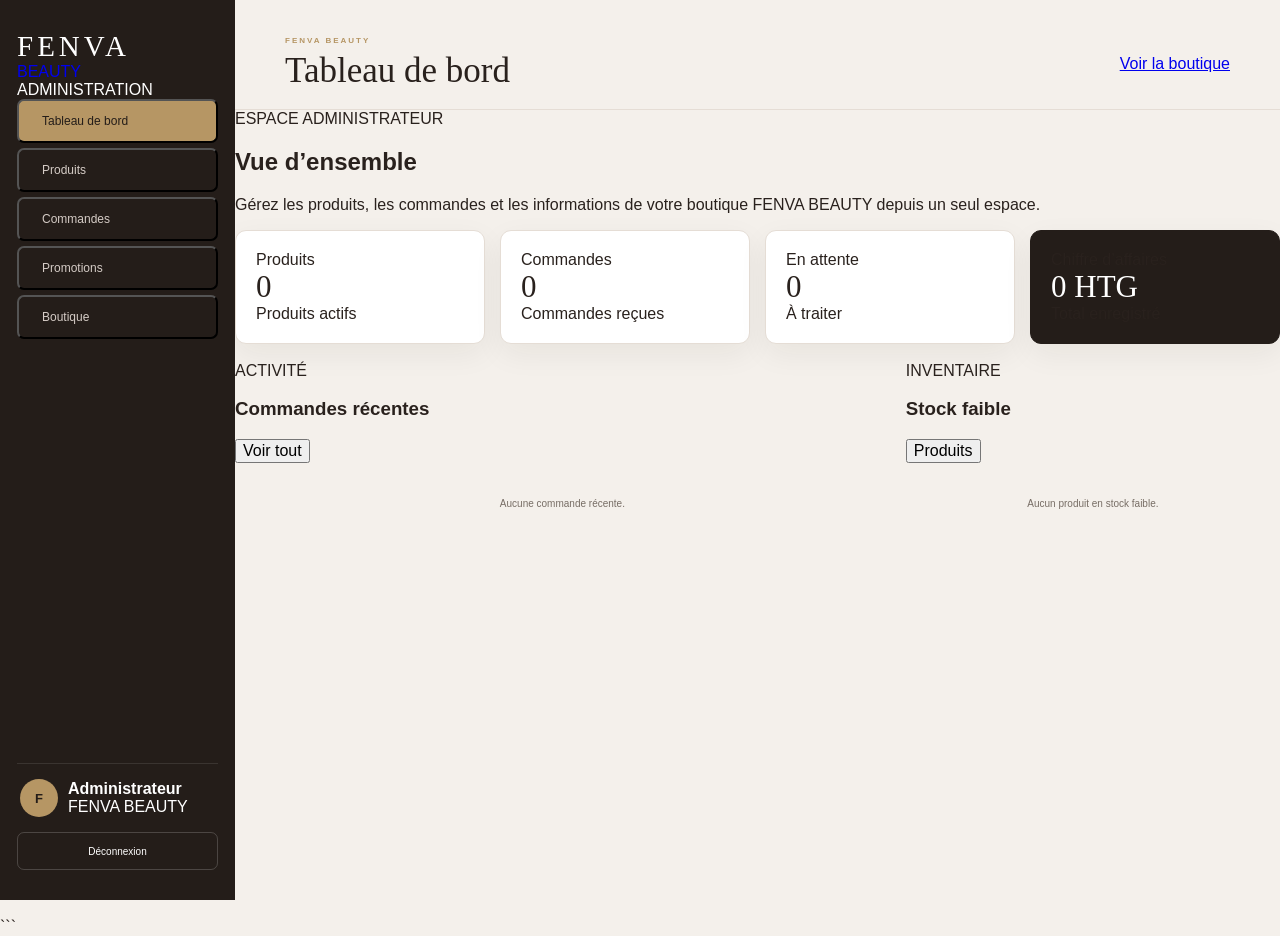
==== admin.html @ c0103863 "Update admin.html" ====
<!DOCTYPE html>

<html lang="fr">
<head>
  <meta charset="UTF-8">
  <meta name="viewport" content="width=device-width, initial-scale=1.0">

<meta
name="description"
content="Espace administration FENVA BEAUTY"

>

<meta
name="theme-color"
content="#2b2026"

>

  <title>FENVA BEAUTY — Administration</title>

  <link
    rel="stylesheet"
    href="./css/admin.css"
  >
</head>

<body>

  <div class="admin-layout">

```
<!-- SIDEBAR -->

<aside class="sidebar">

  <div class="sidebar-top">

    <a
      href="./index.html"
      class="brand"
    >
      <span class="brand-name">
        FENVA
      </span>

      <span class="brand-beauty">
        BEAUTY
      </span>
    </a>


    <div class="sidebar-title">
      ADMINISTRATION
    </div>


    <nav class="sidebar-nav">

      <button
        type="button"
        class="nav-item active"
        data-section="dashboard"
      >
        <span class="nav-dot"></span>
        <span>Tableau de bord</span>
      </button>


      <button
        type="button"
        class="nav-item"
        data-section="products"
      >
        <span class="nav-dot"></span>
        <span>Produits</span>
      </button>


      <button
        type="button"
        class="nav-item"
        data-section="orders"
      >
        <span class="nav-dot"></span>
        <span>Commandes</span>
      </button>


      <button
        type="button"
        class="nav-item"
        data-section="promotions"
      >
        <span class="nav-dot"></span>
        <span>Promotions</span>
      </button>


      <button
        type="button"
        class="nav-item"
        data-section="settings"
      >
        <span class="nav-dot"></span>
        <span>Boutique</span>
      </button>

    </nav>

  </div>


  <div class="sidebar-bottom">

    <div class="admin-profile">

      <div class="profile-avatar">
        F
      </div>


      <div class="profile-text">

        <strong>
          Administrateur
        </strong>

        <span>
          FENVA BEAUTY
        </span>

      </div>

    </div>


    <button
      type="button"
      id="logoutBtn"
      class="logout-btn"
    >
      Déconnexion
    </button>

  </div>

</aside>


<!-- MAIN -->

<main class="main-content">

  <header class="main-header">

    <div class="header-left">

      <span class="header-kicker">
        FENVA BEAUTY
      </span>

      <h1 id="pageTitle">
        Tableau de bord
      </h1>

    </div>


    <div class="header-right">

      <a
        href="./index.html"
        class="store-link"
      >
        Voir la boutique
      </a>

    </div>

  </header>


  <div class="page-content">


    <!-- DASHBOARD -->

    <section
      id="dashboardSection"
      class="admin-section active"
    >

      <div class="welcome-block">

        <div>

          <span class="section-kicker">
            ESPACE ADMINISTRATEUR
          </span>

          <h2>
            Vue d’ensemble
          </h2>

        </div>


        <p>
          Gérez les produits, les commandes et les informations
          de votre boutique FENVA BEAUTY depuis un seul espace.
        </p>

      </div>


      <div class="stats-grid">


        <article class="stat-card">

          <span class="stat-title">
            Produits
          </span>

          <strong id="statProducts">
            0
          </strong>

          <span class="stat-description">
            Produits actifs
          </span>

        </article>


        <article class="stat-card">

          <span class="stat-title">
            Commandes
          </span>

          <strong id="statOrders">
            0
          </strong>

          <span class="stat-description">
            Commandes reçues
          </span>

        </article>


        <article class="stat-card">

          <span class="stat-title">
            En attente
          </span>

          <strong id="statPending">
            0
          </strong>

          <span class="stat-description">
            À traiter
          </span>

        </article>


        <article class="stat-card stat-card-dark">

          <span class="stat-title">
            Chiffre d’affaires
          </span>

          <strong id="statRevenue">
            0 HTG
          </strong>

          <span class="stat-description">
            Total enregistré
          </span>

        </article>


      </div>


      <div class="dashboard-grid">


        <article class="content-card">

          <div class="card-header">

            <div>

              <span class="section-kicker">
                ACTIVITÉ
              </span>

              <h3>
                Commandes récentes
              </h3>

            </div>


            <button
              type="button"
              class="text-btn"
              data-go-section="orders"
            >
              Voir tout
            </button>

          </div>


          <div
            id="recentOrders"
            class="recent-orders"
          >

            <div class="empty-state">
              Aucune commande récente.
            </div>

          </div>

        </article>


        <article class="content-card">

          <div class="card-header">

            <div>

              <span class="section-kicker">
                INVENTAIRE
              </span>

              <h3>
                Stock faible
              </h3>

            </div>


            <button
              type="button"
              class="text-btn"
              data-go-section="products"
            >
              Produits
            </button>

          </div>


          <div
            id="lowStockList"
            class="low-stock-list"
          >

            <div class="empty-state">
              Aucun produit en stock faible.
            </div>

          </div>

        </article>


      </div>

    </section>


    <!-- PRODUITS -->

    <section
      id="productsSection"
      class="admin-section"
    >

      <div class="section-header">

        <div>

          <span class="section-kicker">
            CATALOGUE
          </span>

          <h2>
            Produits
          </h2>

          <p>
            Gérez les produits disponibles dans votre boutique.
          </p>

        </div>


        <button
          type="button"
          id="addProductBtn"
          class="primary-btn"
        >
          Ajouter un produit
        </button>

      </div>


      <div class="filters-card">

        <div class="search-box">

          <label for="productSearch">
            Rechercher
          </label>

          <input
            type="search"
            id="productSearch"
            placeholder="Nom du produit..."
          >

        </div>


        <div class="select-box">

          <label for="productCategoryFilter">
            Catégorie
          </label>

          <select
            id="productCategoryFilter"
          >

            <option value="">
              Toutes les catégories
            </option>

            <option value="visage">
              Soins du visage
            </option>

            <option value="corps">
              Soins du corps
            </option>

            <option value="cheveux">
              Soins des cheveux
            </option>

            <option value="parfums">
              Parfums
            </option>

            <option value="maquillage">
              Maquillage
            </option>

            <option value="accessoires">
              Accessoires beauté
            </option>

          </select>

        </div>

      </div>


      <div
        id="productsGrid"
        class="products-grid"
      ></div>

    </section>


    <!-- COMMANDES -->

    <section
      id="ordersSection"
      class="admin-section"
    >

      <div class="section-header">

        <div>

          <span class="section-kicker">
            VENTES
          </span>

          <h2>
            Commandes
          </h2>

          <p>
            Consultez et gérez les commandes de vos clientes et clients.
          </p>

        </div>

      </div>


      <div class="filters-card">

        <div class="search-box">

          <label for="orderSearch">
            Rechercher
          </label>

          <input
            type="search"
            id="orderSearch"
            placeholder="Commande, client ou téléphone..."
          >

        </div>


        <div class="select-box">

          <label for="orderStatusFilter">
            Statut
          </label>

          <select id="orderStatusFilter">

            <option value="">
              Tous les statuts
            </option>

            <option value="pending">
              En attente
            </option>

            <option value="confirmed">
              Confirmée
            </option>

            <option value="processing">
              En préparation
            </option>

            <option value="shipped">
              Expédiée
            </option>

            <option value="completed">
              Terminée
            </option>

            <option value="cancelled">
              Annulée
            </option>

          </select>

        </div>

      </div>


      <article class="content-card table-card">

        <div
          id="ordersTableContainer"
          class="table-scroll"
        ></div>

      </article>

    </section>


    <!-- PROMOTIONS -->

    <section
      id="promotionsSection"
      class="admin-section"
    >

      <div class="section-header">

        <div>

          <span class="section-kicker">
            OFFRES
          </span>

          <h2>
            Promotions
          </h2>

          <p>
            Configurez les offres visibles sur la boutique.
          </p>

        </div>

      </div>


      <div class="form-card">

        <form id="promotionForm">

          <div class="form-grid">

            <div class="field field-full">

              <label for="promotionTitle">
                Titre
              </label>

              <input
                type="text"
                id="promotionTitle"
                placeholder="Titre de la promotion"
              >

            </div>


            <div class="field">

              <label for="promotionDiscount">
                Réduction (%)
              </label>

              <input
                type="number"
                id="promotionDiscount"
                min="0"
                max="100"
                placeholder="0"
              >

            </div>


            <div class="field">

              <label for="promotionActive">
                Statut
              </label>

              <select id="promotionActive">

                <option value="true">
                  Active
                </option>

                <option value="false">
                  Désactivée
                </option>

              </select>

            </div>


            <div class="field field-full">

              <label for="promotionText">
                Description
              </label>

              <textarea
                id="promotionText"
                rows="6"
                placeholder="Description de la promotion..."
              ></textarea>

            </div>

          </div>


          <div class="form-actions">

            <button
              type="submit"
              class="primary-btn"
            >
              Enregistrer
            </button>

          </div>

        </form>

      </div>

    </section>


    <!-- BOUTIQUE -->

    <section
      id="settingsSection"
      class="admin-section"
    >

      <div class="section-header">

        <div>

          <span class="section-kicker">
            BOUTIQUE
          </span>

          <h2>
            Paramètres
          </h2>

          <p>
            Gérez les informations générales de FENVA BEAUTY.
          </p>

        </div>

      </div>


      <div class="form-card">

        <form id="settingsForm">

          <div class="form-grid">

            <div class="field">

              <label for="storeName">
                Nom de la boutique
              </label>

              <input
                type="text"
                id="storeName"
                placeholder="FENVA BEAUTY"
              >

            </div>


            <div class="field">

              <label for="storePhone">
                Téléphone
              </label>

              <input
                type="tel"
                id="storePhone"
                placeholder="+509..."
              >

            </div>


            <div class="field">

              <label for="storeWhatsapp">
                WhatsApp
              </label>

              <input
                type="tel"
                id="storeWhatsapp"
                placeholder="+509..."
              >

            </div>


            <div class="field">

              <label for="storeAddress">
                Adresse
              </label>

              <input
                type="text"
                id="storeAddress"
                placeholder="Adresse de la boutique"
              >

            </div>


            <div class="field field-full">

              <label for="storeDescription">
                Description
              </label>

              <textarea
                id="storeDescription"
                rows="6"
                placeholder="Présentation de FENVA BEAUTY..."
              ></textarea>

            </div>

          </div>


          <div class="form-actions">

            <button
              type="submit"
              class="primary-btn"
            >
              Enregistrer
            </button>

          </div>

        </form>

      </div>

    </section>

  </div>

</main>
```

  </div>

  <!-- MODAL PRODUIT -->

  <div
    id="productModal"
    class="modal"
    aria-hidden="true"
  >

```
<div class="modal-overlay"></div>


<div class="modal-container">

  <div class="modal-header">

    <div>

      <span class="section-kicker">
        CATALOGUE
      </span>

      <h2 id="productModalTitle">
        Ajouter un produit
      </h2>

    </div>


    <button
      type="button"
      class="modal-close"
      data-close="productModal"
      aria-label="Fermer"
    >
      ×
    </button>

  </div>


  <form id="productForm">

    <input
      type="hidden"
      id="productId"
    >


    <div class="form-grid">

      <div class="field">

        <label for="productName">
          Nom du produit
        </label>

        <input
          type="text"
          id="productName"
          required
        >

      </div>


      <div class="field">

        <label for="productCategory">
          Catégorie
        </label>

        <select
          id="productCategory"
          required
        >

          <option value="">
            Sélectionner
          </option>

          <option value="visage">
            Soins du visage
          </option>

          <option value="corps">
            Soins du corps
          </option>

          <option value="cheveux">
            Soins des cheveux
          </option>

          <option value="parfums">
            Parfums
          </option>

          <option value="maquillage">
            Maquillage
          </option>

          <option value="accessoires">
            Accessoires beauté
          </option>

        </select>

      </div>


      <div class="field">

        <label for="productPrice">
          Prix
        </label>

        <input
          type="number"
          id="productPrice"
          min="0"
          required
        >

      </div>


      <div class="field">

        <label for="productStock">
          Stock
        </label>

        <input
          type="number"
          id="productStock"
          min="0"
          required
        >

      </div>


      <div class="field field-full">

        <label for="productImage">
          URL de l’image
        </label>

        <input
          type="url"
          id="productImage"
          placeholder="https://..."
        >

      </div>


      <div class="field field-full">

        <label for="productDescription">
          Description
        </label>

        <textarea
          id="productDescription"
          rows="5"
        ></textarea>

      </div>

    </div>


    <div class="check-options">

      <label>
        <input
          type="checkbox"
          id="productActive"
          checked
        >
        <span>Actif</span>
      </label>


      <label>
        <input
          type="checkbox"
          id="productPopular"
        >
        <span>Populaire</span>
      </label>


      <label>
        <input
          type="checkbox"
          id="productNew"
        >
        <span>Nouveau</span>
      </label>


      <label>
        <input
          type="checkbox"
          id="productPromo"
        >
        <span>Promotion</span>
      </label>

    </div>


    <div class="modal-footer">

      <button
        type="button"
        class="secondary-btn"
        data-close="productModal"
      >
        Annuler
      </button>


      <button
        type="submit"
        class="primary-btn"
      >
        Enregistrer
      </button>

    </div>

  </form>

</div>
```

  </div>

  <!-- MODAL COMMANDE -->

  <div
    id="orderModal"
    class="modal"
    aria-hidden="true"
  >

```
<div class="modal-overlay"></div>


<div class="modal-container">

  <div class="modal-header">

    <div>

      <span class="section-kicker">
        COMMANDE
      </span>

      <h2>
        Détails de la commande
      </h2>

    </div>


    <button
      type="button"
      class="modal-close"
      data-close="orderModal"
      aria-label="Fermer"
    >
      ×
    </button>

  </div>


  <div
    id="orderDetails"
    class="order-details"
  ></div>

</div>
```

  </div>

  <div
    id="toast"
    class="toast"
    aria-live="polite"
  ></div>

  <script
    src="./js/admin.js"
    defer
  ></script>

</body>
</html>
---- css/admin.css ----
:root {
--bg: #f4f0eb;
--white: #ffffff;
--soft: #faf7f3;

--dark: #241d19;
--dark-soft: #332822;

--text: #29211d;
--muted: #776d65;

--gold: #b69664;
--gold-soft: #e7d9c6;

--border: #e5ddd5;

--green: #52765d;
--orange: #9a7442;
--red: #a65249;

--radius: 11px;
--shadow: 0 10px 30px rgba(36, 29, 25, 0.06);
}

/* RESET */

*,
*::before,
*::after {
box-sizing: border-box;
}

html,
body {
width: 100%;
min-height: 100%;
margin: 0;
padding: 0;
}

body {
background: var(--bg);
color: var(--text);

font-family:
Arial,
Helvetica,
sans-serif;

overflow-x: hidden;
}

button,
input,
select,
textarea {
font: inherit;
}

img {
display: block;
max-width: 100%;
}

/* APP */

.admin-app {
min-height: 100vh;
}

/* SIDEBAR */

.sidebar {
position: fixed;
top: 0;
left: 0;
bottom: 0;

width: 235px;

display: flex;
flex-direction: column;

padding: 30px 17px;

background: var(--dark);
color: #ffffff;

overflow-y: auto;
z-index: 100;
}

/* BRAND */

.sidebar-brand {
text-align: center;
margin-bottom: 42px;
}

.brand {
display: inline-block;
text-decoration: none;
}

.brand-name {
display: block;

color: #ffffff;

font-family:
Georgia,
"Times New Roman",
serif;

font-size: 29px;
font-weight: 400;

letter-spacing: 4px;
}

.brand-sub {
display: block;

margin-top: 3px;

color: var(--gold);

font-size: 9px;
font-weight: 700;

letter-spacing: 5px;
}

.brand-label {
display: block;

margin-top: 17px;

color: #a99c94;

font-size: 8px;
font-weight: 700;

letter-spacing: 2px;
}

/* NAV */

.sidebar-nav {
display: flex;
flex-direction: column;

gap: 5px;
}

.nav-item {
width: 100%;
min-width: 0;

display: flex;
align-items: center;

gap: 11px;

padding: 13px 12px;

border-radius: 7px;

background: transparent;
color: #d5ccc6;

cursor: pointer;

text-align: left;

font-size: 12px;

transition:
background 0.2s ease,
color 0.2s ease;
}

.nav-item:hover {
background: rgba(255, 255, 255, 0.06);
color: #ffffff;
}

.nav-item.active {
background: var(--gold);
color: var(--dark);
}

.nav-mark {
width: 5px;
height: 5px;

flex: 0 0 5px;

border-radius: 50%;

background: currentColor;
}

/* SIDEBAR FOOTER */

.sidebar-bottom {
margin-top: auto;
padding-top: 25px;
}

.admin-profile {
display: flex;
align-items: center;

gap: 10px;

padding: 15px 3px;

border-top: 1px solid rgba(255,255,255,0.1);
}

.profile-avatar {
width: 38px;
height: 38px;

flex: 0 0 38px;

display: grid;
place-items: center;

border-radius: 50%;

background: var(--gold);
color: var(--dark);

font-size: 13px;
font-weight: 700;
}

.profile-info {
min-width: 0;
}

.profile-info strong,
.profile-info span {
display: block;

overflow-wrap: anywhere;
}

.profile-info strong {
color: #ffffff;
font-size: 10px;
}

.profile-info span {
margin-top: 3px;
color: #a99d95;
font-size: 8px;
}

.logout-btn {
width: 100%;

min-height: 38px;

border: 1px solid rgba(255,255,255,0.18);
border-radius: 7px;

background: transparent;
color: #ffffff;

cursor: pointer;

font-size: 10px;
}

/* MAIN */

.main-content {
width: calc(100% - 235px);

margin-left: 235px;

min-height: 100vh;

overflow-x: hidden;
}

/* HEADER */

.main-header {
position: sticky;
top: 0;

z-index: 50;

min-height: 82px;

display: flex;
align-items: center;
justify-content: space-between;

gap: 20px;

padding:
18px
clamp(20px, 4vw, 50px);

background:
rgba(244, 240, 235, 0.96);

border-bottom: 1px solid var(--border);

backdrop-filter: blur(10px);
}

.header-title {
min-width: 0;
}

.header-kicker {
display: block;

margin-bottom: 6px;

color: var(--gold);

font-size: 8px;
font-weight: 700;

letter-spacing: 2px;
}

.main-header h1 {
margin: 0;

color: var(--text);

font-family:
Georgia,
"Times New Roman",
serif;

font-size:
clamp(25px, 3vw, 35px);

font-weight: 400;

line-height: 1.15;

overflow-wrap: anywhere;
}

.store-btn {
flex-shrink: 0;

min-height: 39px;

display: inline-flex;
align-items: center;
justify-content: center;

padding: 0 16px;

background: var(--dark);
color: #ffffff;

border-radius: 7px;

text-decoration: none;

font-size: 10px;

white-space: nowrap;
}

/* CONTENT */

.content {
width: 100%;
min-width: 0;

padding:
30px
clamp(20px, 4vw, 50px)
50px;
}

.admin-section {
display: none;

width: 100%;
min-width: 0;
}

.admin-section.active {
display: block;
}

/* INTRO */

.intro {
display: flex;
align-items: flex-end;
justify-content: space-between;

gap: 25px;

margin-bottom: 24px;
}

.intro > div {
min-width: 0;
}

.eyebrow {
display: block;

margin-bottom: 6px;

color: var(--gold);

font-size: 8px;
font-weight: 700;

letter-spacing: 2px;
}

.intro h2,
.section-head h2 {
margin: 0;

color: var(--text);

font-family:
Georgia,
"Times New Roman",
serif;

font-size:
clamp(25px, 3vw, 31px);

font-weight: 400;

line-height: 1.2;

overflow-wrap: anywhere;
}

.intro p {
width: min(430px, 100%);

margin: 0;

color: var(--muted);

font-size: 11px;

line-height: 1.6;

overflow-wrap: anywhere;
}

/* STATS */

.stats-grid {
display: grid;

grid-template-columns:
repeat(4, minmax(0, 1fr));

gap: 15px;

margin-bottom: 18px;
}

.stat-card {
min-width: 0;

padding: 20px;

background: var(--white);

border: 1px solid var(--border);

border-radius: var(--radius);

box-shadow: var(--shadow);
}

.stat-card-dark {
background: var(--dark);
border-color: var(--dark);
}

.stat-label {
display: block;

margin-bottom: 10px;

color: var(--muted);

font-size: 8px;
font-weight: 700;

letter-spacing: 1.5px;

text-transform: uppercase;
}

.stat-card strong {
display: block;

color: var(--text);

font-family:
Georgia,
"Times New Roman",
serif;

font-size:
clamp(24px, 2.5vw, 31px);

font-weight: 400;

line-height: 1.15;

overflow-wrap: anywhere;
}

.stat-note {
display: block;

margin-top: 7px;

color: var(--muted);

font-size: 9px;
}

.stat-card-dark .stat-label,
.stat-card-dark strong,
.stat-card-dark .stat-note {
color: #ffffff;
}

/* DASHBOARD */

.dashboard-grid {
display: grid;

grid-template-columns:
minmax(0, 1.4fr)
minmax(260px, 0.8fr);

gap: 16px;
}

.panel {
min-width: 0;

background: var(--white);

border: 1px solid var(--border);

border-radius: var(--radius);

box-shadow: var(--shadow);

overflow: hidden;
}

.panel-header {
display: flex;
align-items: center;
justify-content: space-between;

gap: 15px;

padding: 19px;

border-bottom: 1px solid var(--border);
}

.panel-header > div {
min-width: 0;
}

.panel-kicker {
display: block;

margin-bottom: 6px;

color: var(--gold);

font-size: 8px;
font-weight: 700;

letter-spacing: 2px;
}

.panel-header h3 {
margin: 0;

color: var(--text);

font-family:
Georgia,
"Times New Roman",
serif;

font-size: 19px;
font-weight: 400;

overflow-wrap: anywhere;
}

.text-button {
flex-shrink: 0;

background: transparent;
color: var(--gold);

cursor: pointer;

font-size: 9px;
}

/* ORDERS */

#recentOrders {
padding: 3px 19px 14px;
}

.order-item {
display: flex;
align-items: flex-start;
justify-content: space-between;

gap: 15px;

padding: 14px 0;

border-bottom: 1px solid var(--border);

cursor: pointer;
}

.order-item:last-child {
border-bottom: 0;
}

.order-item-main {
min-width: 0;
}

.order-item-main strong,
.order-item-main > span:not(.status-badge) {
display: block;

overflow-wrap: anywhere;
}

.order-item-main strong {
color: var(--text);

font-size: 11px;
}

.order-item-main > span:not(.status-badge) {
margin-top: 4px;

color: var(--muted);

font-size: 9px;
}

.order-item-total {
flex-shrink: 0;

color: var(--dark);

font-size: 10px;
font-weight: 700;

text-align: right;
}

/* STOCK */

#lowStockList {
padding: 3px 19px 14px;
}

.low-stock-item {
padding: 13px 0;

border-bottom: 1px solid var(--border);
}

.low-stock-item:last-child {
border-bottom: 0;
}

.low-stock-name {
color: var(--text);

font-size: 10px;

overflow-wrap: anywhere;
}

.low-stock-count {
margin-top: 4px;

color: var(--red);

font-size: 9px;
}

/* SECTION HEAD */

.section-head {
display: flex;
align-items: flex-end;
justify-content: space-between;

gap: 20px;

margin-bottom: 20px;
}

.section-head > div {
min-width: 0;
}

.section-head p {
margin: 7px 0 0;

color: var(--muted);

font-size: 11px;

line-height: 1.5;

overflow-wrap: anywhere;
}

/* BUTTON */

.primary-btn,
.secondary-btn {
min-height: 39px;

padding: 0 16px;

border-radius: 7px;

cursor: pointer;

font-size: 10px;
}

.primary-btn {
background: var(--dark);
color: #ffffff;
}

.secondary-btn {
background: #ffffff;

color: var(--text);

border: 1px solid var(--border);
}

/* FILTERS */

.filter-bar {
display: grid;

grid-template-columns:
minmax(0, 1fr)
minmax(190px, 230px);

gap: 12px;

margin-bottom: 17px;

padding: 14px;

background: var(--white);

border: 1px solid var(--border);

border-radius: var(--radius);

box-shadow: var(--shadow);
}

.filter-item {
min-width: 0;

display: flex;
flex-direction: column;

gap: 6px;
}

.filter-item label,
.field label {
color: var(--text);

font-size: 9px;
font-weight: 700;
}

.filter-item input,
.filter-item select,
.field input,
.field select,
.field textarea {
width: 100%;
min-width: 0;

padding: 11px 12px;

border: 1px solid var(--border);

border-radius: 7px;

background: #ffffff;

color: var(--text);

outline: none;

font-size: 10px;
}

.filter-item input:focus,
.filter-item select:focus,
.field input:focus,
.field select:focus,
.field textarea:focus {
border-color: var(--gold);
}

/* PRODUCTS */

.products-grid {
display: grid;

grid-template-columns:
repeat(4, minmax(0, 1fr));

gap: 15px;
}

.product-card {
min-width: 0;

background: var(--white);

border: 1px solid var(--border);

border-radius: var(--radius);

overflow: hidden;

box-shadow: var(--shadow);
}

.product-card-image {
width: 100%;
height: 200px;

object-fit: cover;

background: var(--soft);
}

.product-card-body {
min-width: 0;

padding: 15px;
}

.product-category,
.product-name,
.product-price,
.product-stock {
overflow-wrap: anywhere;
}

.product-category {
color: var(--gold);

font-size: 8px;
font-weight: 700;

letter-spacing: 1.4px;

text-transform: uppercase;
}

.product-name {
margin: 7px 0 5px;

color: var(--text);

font-family:
Georgia,
"Times New Roman",
serif;

font-size: 17px;
font-weight: 400;

line-height: 1.2;
}

.product-price {
color: var(--dark);

font-size: 11px;
font-weight: 700;
}

.product-stock {
margin-top: 5px;

color: var(--muted);

font-size: 9px;
}

.product-actions {
display: grid;

grid-template-columns: 1fr 1fr;

gap: 7px;

margin-top: 13px;
}

.product-actions button {
min-width: 0;

padding: 9px 7px;

border-radius: 6px;

cursor: pointer;

font-size: 9px;
}

.edit-btn {
background: #ffffff;

border: 1px solid var(--border);

color: var(--dark);
}

.delete-btn {
background: #f4e3df;

color: var(--red);
}

/* TABLE */

.table-scroll {
width: 100%;

overflow-x: auto;

-webkit-overflow-scrolling: touch;
}

.orders-table {
width: 100%;

min-width: 700px;

border-collapse: collapse;
}

.orders-table th,
.orders-table td {
padding: 13px 14px;

border-bottom: 1px solid var(--border);

text-align: left;
vertical-align: middle;

font-size: 9px;

overflow-wrap: anywhere;
}

.orders-table th {
background: #faf7f3;

color: var(--muted);

font-size: 7px;
font-weight: 700;

text-transform: uppercase;
letter-spacing: 1px;
}

.orders-table tbody tr:hover {
background: #fcfaf8;
}

/* STATUS */

.status-badge {
display: inline-flex;

max-width: 100%;

padding: 5px 8px;

border-radius: 20px;

font-size: 7px;

overflow-wrap: anywhere;
}

.status-pending {
background: #f3e6d5;
color: var(--orange);
}

.status-confirmed,
.status-completed {
background: #e4eee7;
color: var(--green);
}

.status-processing {
background: #ece5db;
color: var(--dark);
}

.status-shipped {
background: #e7e1ec;
color: #665271;
}

.status-cancelled {
background: #f3e2df;
color: var(--red);
}

/* EMPTY */

.empty-state {
padding: 30px 20px;

color: var(--muted);

text-align: center;

font-size: 10px;

line-height: 1.5;

overflow-wrap: anywhere;
}

/* FORMS */

.form-panel {
width: 100%;

padding: 22px;

background: var(--white);

border: 1px solid var(--border);

border-radius: var(--radius);

box-shadow: var(--shadow);
}

.form-grid {
display: grid;

grid-template-columns:
repeat(2, minmax(0, 1fr));

gap: 16px;
}

.field {
min-width: 0;

display: flex;
flex-direction: column;

gap: 6px;
}

.field.full {
grid-column: 1 / -1;
}

.field textarea {
min-height: 115px;

resize: vertical;
}

.form-actions {
display: flex;

justify-content: flex-end;

margin-top: 20px;
}

/* CHECKBOXES */

.check-options {
display: flex;
flex-wrap: wrap;

gap: 13px 20px;

margin-top: 20px;
}

.check-options label {
display: inline-flex;
align-items: center;

gap: 7px;

color: var(--text);

font-size: 9px;
}

.check-options input {
margin: 0;

accent-color: var(--gold);
}

/* MODAL */

.modal {
display: none;

position: fixed;
inset: 0;

z-index: 1000;

padding: 20px;
}

.modal.open {
display: flex;

align-items: center;
justify-content: center;
}

.modal-overlay {
position: absolute;

inset: 0;

background: rgba(36, 29, 25, 0.62);
}

.modal-box {
position: relative;
z-index: 2;

width: min(720px, 100%);

max-height: 92vh;

overflow-x: hidden;
overflow-y: auto;

background: #ffffff;

border-radius: 12px;

box-shadow:
0 25px 75px rgba(0,0,0,0.2);
}

.modal-header {
display: flex;
align-items: flex-start;
justify-content: space-between;

gap: 18px;

padding: 21px;

border-bottom: 1px solid var(--border);
}

.modal-header > div {
min-width: 0;
}

.modal-header h2 {
margin: 0;

color: var(--text);

font-family:
Georgia,
"Times New Roman",
serif;

font-size: 22px;
font-weight: 400;

overflow-wrap: anywhere;
}

.modal-close {
flex: 0 0 32px;

width: 32px;
height: 32px;

border: 1px solid var(--border);

border-radius: 50%;

background: #ffffff;

color: var(--text);

cursor: pointer;

font-size: 19px;
}

.modal-box > form,
.order-details {
padding: 21px;
}

.modal-footer {
display: flex;

justify-content: flex-end;

gap: 8px;

margin-top: 20px;

padding-top: 19px;

border-top: 1px solid var(--border);
}

/* ORDER DETAILS */

.order-detail-top {
display: flex;
align-items: flex-start;
justify-content: space-between;

gap: 15px;

margin-bottom: 20px;
}

.order-detail-top h3 {
margin: 0;

color: var(--text);

font-family:
Georgia,
"Times New Roman",
serif;

font-size: 23px;

font-weight: 400;

overflow-wrap: anywhere;
}

.order-customer-block {
display: grid;

grid-template-columns:
repeat(2, minmax(0, 1fr));

gap: 11px;

margin-bottom: 20px;
}

.order-customer-block > div {
min-width: 0;

padding: 13px;

background: var(--soft);

border: 1px solid var(--border);

border-radius: 7px;
}

.order-customer-block strong {
display: block;

margin-bottom: 5px;

color: var(--muted);

font-size: 7px;

text-transform: uppercase;

letter-spacing: 1px;
}

.order-customer-block p {
margin: 0;

color: var(--text);

font-size: 9px;

line-height: 1.5;

overflow-wrap: anywhere;
}

.order-items-block h4 {
margin: 0 0 9px;

color: var(--text);

font-family:
Georgia,
"Times New Roman",
serif;

font-size: 17px;

font-weight: 400;
}

.order-line {
display: flex;
justify-content: space-between;
align-items: center;

gap: 15px;

padding: 11px 0;

border-bottom: 1px solid var(--border);
}

.order-line > div {
min-width: 0;
}

.order-line strong,
.order-line span {
overflow-wrap: anywhere;
}

.order-line strong {
color: var(--text);

font-size: 9px;
}

.order-line span {
color: var(--muted);

font-size: 8px;

margin-left: 5px;
}

.order-summary {
display: flex;
justify-content: space-between;
align-items: center;

gap: 15px;

padding: 17px 0;

border-top: 1px solid var(--border);
}

.order-summary span {
color: var(--muted);

font-size: 9px;
}

.order-summary strong {
color: var(--dark);

font-size: 14px;

overflow-wrap: anywhere;
}

.order-status-editor {
display: grid;

grid-template-columns:
minmax(0, 1fr)
minmax(170px, 210px);

gap: 10px;

margin-top: 12px;
}

.order-status-editor label {
grid-column: 1 / -1;

color: var(--text);

font-size: 9px;
font-weight: 700;
}

.order-status-editor select {
min-width: 0;

min-height: 39px;

padding: 0 10px;

border: 1px solid var(--border);

border-radius: 7px;

background: #ffffff;

color: var(--text);

font-size: 9px;
}

/* TOAST */

.toast {
position: fixed;

right: 20px;
bottom: 20px;

z-index: 2000;

width:
min(360px, calc(100vw - 40px));

padding:
12px 15px;

border-radius: 7px;

background: var(--dark);

color: #ffffff;

font-size: 9px;

line-height: 1.5;

opacity: 0;
visibility: hidden;

transform: translateY(10px);

transition: 0.2s ease;

overflow-wrap: anywhere;
}

.toast.show {
opacity: 1;
visibility: visible;

transform: translateY(0);
}

.toast-success {
background: var(--green);
}

.toast-error {
background: var(--red);
}

.toast-warning {
background: var(--orange);
}

/* TABLET */

@media (max-width: 1100px) {

.sidebar {
width: 210px;
}

.main-content {
width: calc(100% - 210px);
margin-left: 210px;
}

.stats-grid {
grid-template-columns:
repeat(2, minmax(0, 1fr));
}

.products-grid {
grid-template-columns:
repeat(3, minmax(0, 1fr));
}

.dashboard-grid {
grid-template-columns: 1fr;
}

}

/* MOBILE */

@media (max-width: 700px) {

.sidebar {
position: relative;

```
width: 100%;
min-height: auto;
```

}

.main-content {
width: 100%;
margin-left: 0;
}

.main-header {
padding:
16px 15px;
}

.content {
padding:
22px 14px 40px;
}

.main-header,
.intro,
.section-head {
flex-direction: column;
align-items: flex-start;
}

.store-btn {
width: 100%;
}

.filter-bar {
grid-template-columns: 1fr;
}

.stats-grid,
.products-grid,
.form-grid {
grid-template-columns: 1fr;
}

.field.full {
grid-column: auto;
}

.section-head .primary-btn {
width: 100%;
}

.form-actions {
justify-content: stretch;
}

.form-actions .primary-btn {
width: 100%;
}

.order-item {
flex-direction: column;
}

.order-item-total {
text-align: left;
}

.order-customer-block {
grid-template-columns: 1fr;
}

.order-status-editor {
grid-template-columns: 1fr;
}

.order-status-editor label {
grid-column: auto;
}

.order-status-editor .primary-btn {
width: 100%;
}

.modal {
padding: 10px;
}

.modal-box {
width: 100%;
}

}

/* SMALL MOBILE */

@media (max-width: 430px) {

.sidebar-nav {
gap: 4px;
}

.nav-item {
font-size: 11px;
}

.brand-name {
font-size: 25px;
}

.main-header h1 {
font-size: 25px;
}

.form-panel,
.modal-box > form,
.order-details {
padding: 16px;
}

.modal-footer {
flex-direction: column;
}

.modal-footer button {
width: 100%;
}

}
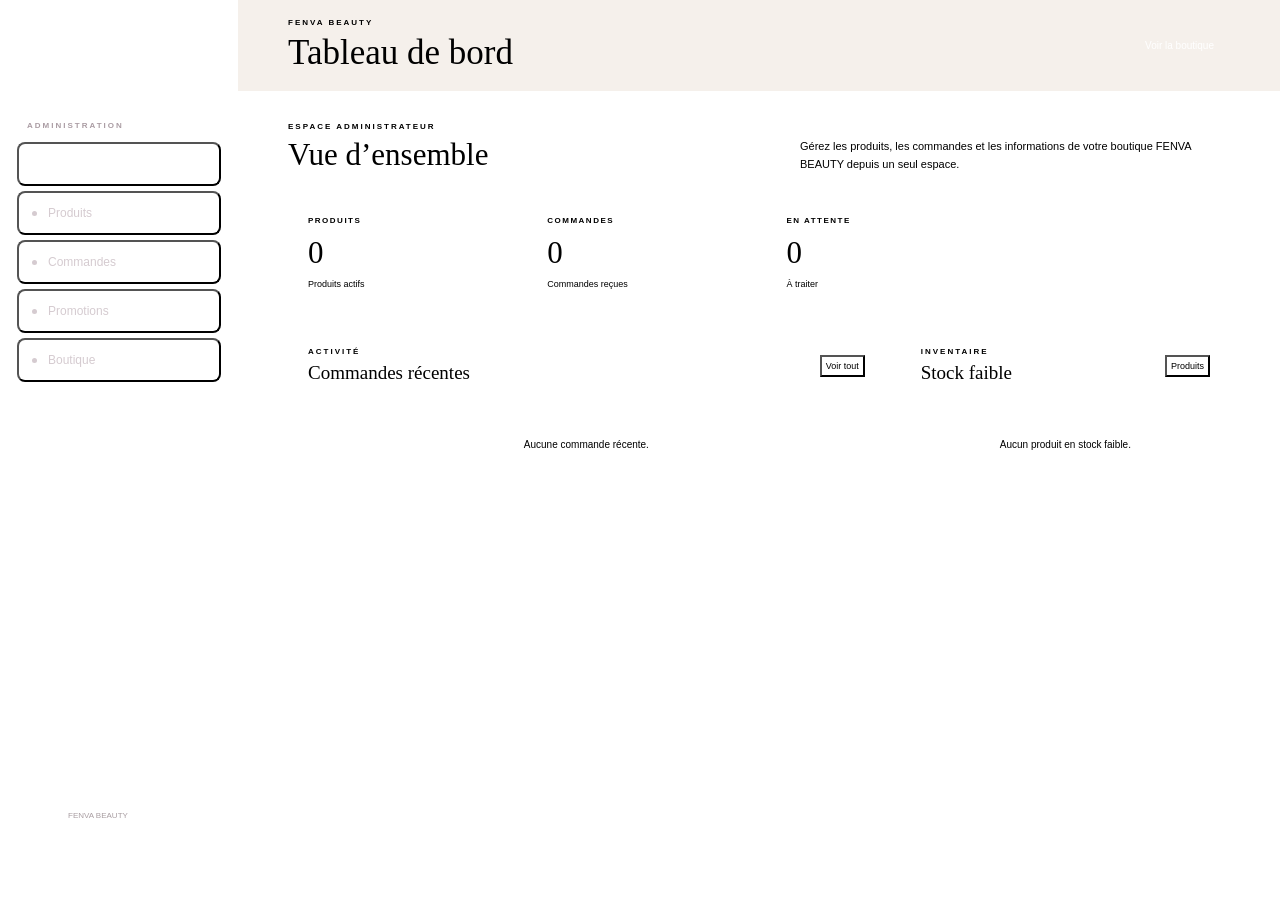
==== commit df5f76f0: "Update admin.html" ====
--- a/admin.html
+++ b/admin.html
@@ -1,21 +1,18 @@
 <!DOCTYPE html>
-
 <html lang="fr">
 <head>
   <meta charset="UTF-8">
   <meta name="viewport" content="width=device-width, initial-scale=1.0">
 
-<meta
-name="description"
-content="Espace administration FENVA BEAUTY"
-
->
-
-<meta
-name="theme-color"
-content="#2b2026"
-
->
+  <meta
+    name="description"
+    content="Espace administration FENVA BEAUTY"
+  >
+
+  <meta
+    name="theme-color"
+    content="#2b2026"
+  >
 
   <title>FENVA BEAUTY — Administration</title>
 
@@ -29,820 +26,797 @@
 
   <div class="admin-layout">
 
-```
-<!-- SIDEBAR -->
-
-<aside class="sidebar">
-
-  <div class="sidebar-top">
-
-    <a
-      href="./index.html"
-      class="brand"
-    >
-      <span class="brand-name">
-        FENVA
-      </span>
-
-      <span class="brand-beauty">
-        BEAUTY
-      </span>
-    </a>
-
-
-    <div class="sidebar-title">
-      ADMINISTRATION
-    </div>
-
-
-    <nav class="sidebar-nav">
-
-      <button
-        type="button"
-        class="nav-item active"
-        data-section="dashboard"
-      >
-        <span class="nav-dot"></span>
-        <span>Tableau de bord</span>
-      </button>
-
-
-      <button
-        type="button"
-        class="nav-item"
-        data-section="products"
-      >
-        <span class="nav-dot"></span>
-        <span>Produits</span>
-      </button>
-
-
-      <button
-        type="button"
-        class="nav-item"
-        data-section="orders"
-      >
-        <span class="nav-dot"></span>
-        <span>Commandes</span>
-      </button>
-
-
-      <button
-        type="button"
-        class="nav-item"
-        data-section="promotions"
-      >
-        <span class="nav-dot"></span>
-        <span>Promotions</span>
-      </button>
-
-
-      <button
-        type="button"
-        class="nav-item"
-        data-section="settings"
-      >
-        <span class="nav-dot"></span>
-        <span>Boutique</span>
-      </button>
-
-    </nav>
-
-  </div>
-
-
-  <div class="sidebar-bottom">
-
-    <div class="admin-profile">
-
-      <div class="profile-avatar">
-        F
+    <!-- SIDEBAR -->
+
+    <aside class="sidebar">
+
+      <div class="sidebar-top">
+
+        <a
+          href="./index.html"
+          class="brand"
+        >
+          <span class="brand-name">
+            FENVA
+          </span>
+
+          <span class="brand-beauty">
+            BEAUTY
+          </span>
+        </a>
+
+        <div class="sidebar-title">
+          ADMINISTRATION
+        </div>
+
+        <nav class="sidebar-nav">
+
+          <button
+            type="button"
+            class="nav-item active"
+            data-section="dashboard"
+          >
+            <span class="nav-dot"></span>
+            <span>Tableau de bord</span>
+          </button>
+
+          <button
+            type="button"
+            class="nav-item"
+            data-section="products"
+          >
+            <span class="nav-dot"></span>
+            <span>Produits</span>
+          </button>
+
+          <button
+            type="button"
+            class="nav-item"
+            data-section="orders"
+          >
+            <span class="nav-dot"></span>
+            <span>Commandes</span>
+          </button>
+
+          <button
+            type="button"
+            class="nav-item"
+            data-section="promotions"
+          >
+            <span class="nav-dot"></span>
+            <span>Promotions</span>
+          </button>
+
+          <button
+            type="button"
+            class="nav-item"
+            data-section="settings"
+          >
+            <span class="nav-dot"></span>
+            <span>Boutique</span>
+          </button>
+
+        </nav>
+
       </div>
 
-
-      <div class="profile-text">
-
-        <strong>
-          Administrateur
-        </strong>
-
-        <span>
-          FENVA BEAUTY
-        </span>
+      <div class="sidebar-bottom">
+
+        <div class="admin-profile">
+
+          <div class="profile-avatar">
+            F
+          </div>
+
+          <div class="profile-text">
+
+            <strong>
+              Administrateur
+            </strong>
+
+            <span>
+              FENVA BEAUTY
+            </span>
+
+          </div>
+
+        </div>
+
+        <button
+          type="button"
+          id="logoutBtn"
+          class="logout-btn"
+        >
+          Déconnexion
+        </button>
 
       </div>
 
-    </div>
-
-
-    <button
-      type="button"
-      id="logoutBtn"
-      class="logout-btn"
-    >
-      Déconnexion
-    </button>
-
-  </div>
-
-</aside>
-
-
-<!-- MAIN -->
-
-<main class="main-content">
-
-  <header class="main-header">
-
-    <div class="header-left">
-
-      <span class="header-kicker">
-        FENVA BEAUTY
-      </span>
-
-      <h1 id="pageTitle">
-        Tableau de bord
-      </h1>
-
-    </div>
-
-
-    <div class="header-right">
-
-      <a
-        href="./index.html"
-        class="store-link"
-      >
-        Voir la boutique
-      </a>
-
-    </div>
-
-  </header>
-
-
-  <div class="page-content">
-
-
-    <!-- DASHBOARD -->
-
-    <section
-      id="dashboardSection"
-      class="admin-section active"
-    >
-
-      <div class="welcome-block">
-
-        <div>
-
-          <span class="section-kicker">
-            ESPACE ADMINISTRATEUR
+    </aside>
+
+
+    <!-- MAIN -->
+
+    <main class="main-content">
+
+      <header class="main-header">
+
+        <div class="header-left">
+
+          <span class="header-kicker">
+            FENVA BEAUTY
           </span>
 
-          <h2>
-            Vue d’ensemble
-          </h2>
+          <h1 id="pageTitle">
+            Tableau de bord
+          </h1>
 
         </div>
 
-
-        <p>
-          Gérez les produits, les commandes et les informations
-          de votre boutique FENVA BEAUTY depuis un seul espace.
-        </p>
-
-      </div>
-
-
-      <div class="stats-grid">
-
-
-        <article class="stat-card">
-
-          <span class="stat-title">
-            Produits
-          </span>
-
-          <strong id="statProducts">
-            0
-          </strong>
-
-          <span class="stat-description">
-            Produits actifs
-          </span>
-
-        </article>
-
-
-        <article class="stat-card">
-
-          <span class="stat-title">
-            Commandes
-          </span>
-
-          <strong id="statOrders">
-            0
-          </strong>
-
-          <span class="stat-description">
-            Commandes reçues
-          </span>
-
-        </article>
-
-
-        <article class="stat-card">
-
-          <span class="stat-title">
-            En attente
-          </span>
-
-          <strong id="statPending">
-            0
-          </strong>
-
-          <span class="stat-description">
-            À traiter
-          </span>
-
-        </article>
-
-
-        <article class="stat-card stat-card-dark">
-
-          <span class="stat-title">
-            Chiffre d’affaires
-          </span>
-
-          <strong id="statRevenue">
-            0 HTG
-          </strong>
-
-          <span class="stat-description">
-            Total enregistré
-          </span>
-
-        </article>
-
-
-      </div>
-
-
-      <div class="dashboard-grid">
-
-
-        <article class="content-card">
-
-          <div class="card-header">
+        <div class="header-right">
+
+          <a
+            href="./index.html"
+            class="store-link"
+          >
+            Voir la boutique
+          </a>
+
+        </div>
+
+      </header>
+
+
+      <div class="page-content">
+
+
+        <!-- DASHBOARD -->
+
+        <section
+          id="dashboardSection"
+          class="admin-section active"
+        >
+
+          <div class="welcome-block">
 
             <div>
 
               <span class="section-kicker">
-                ACTIVITÉ
-              </span>
-
-              <h3>
-                Commandes récentes
-              </h3>
+                ESPACE ADMINISTRATEUR
+              </span>
+
+              <h2>
+                Vue d’ensemble
+              </h2>
 
             </div>
 
+            <p>
+              Gérez les produits, les commandes et les informations
+              de votre boutique FENVA BEAUTY depuis un seul espace.
+            </p>
+
+          </div>
+
+
+          <div class="stats-grid">
+
+            <article class="stat-card">
+
+              <span class="stat-title">
+                Produits
+              </span>
+
+              <strong id="statProducts">
+                0
+              </strong>
+
+              <span class="stat-description">
+                Produits actifs
+              </span>
+
+            </article>
+
+
+            <article class="stat-card">
+
+              <span class="stat-title">
+                Commandes
+              </span>
+
+              <strong id="statOrders">
+                0
+              </strong>
+
+              <span class="stat-description">
+                Commandes reçues
+              </span>
+
+            </article>
+
+
+            <article class="stat-card">
+
+              <span class="stat-title">
+                En attente
+              </span>
+
+              <strong id="statPending">
+                0
+              </strong>
+
+              <span class="stat-description">
+                À traiter
+              </span>
+
+            </article>
+
+
+            <article class="stat-card stat-card-dark">
+
+              <span class="stat-title">
+                Chiffre d’affaires
+              </span>
+
+              <strong id="statRevenue">
+                0 HTG
+              </strong>
+
+              <span class="stat-description">
+                Total enregistré
+              </span>
+
+            </article>
+
+          </div>
+
+
+          <div class="dashboard-grid">
+
+            <article class="content-card">
+
+              <div class="card-header">
+
+                <div>
+
+                  <span class="section-kicker">
+                    ACTIVITÉ
+                  </span>
+
+                  <h3>
+                    Commandes récentes
+                  </h3>
+
+                </div>
+
+                <button
+                  type="button"
+                  class="text-btn"
+                  data-go-section="orders"
+                >
+                  Voir tout
+                </button>
+
+              </div>
+
+              <div
+                id="recentOrders"
+                class="recent-orders"
+              >
+
+                <div class="empty-state">
+                  Aucune commande récente.
+                </div>
+
+              </div>
+
+            </article>
+
+
+            <article class="content-card">
+
+              <div class="card-header">
+
+                <div>
+
+                  <span class="section-kicker">
+                    INVENTAIRE
+                  </span>
+
+                  <h3>
+                    Stock faible
+                  </h3>
+
+                </div>
+
+                <button
+                  type="button"
+                  class="text-btn"
+                  data-go-section="products"
+                >
+                  Produits
+                </button>
+
+              </div>
+
+              <div
+                id="lowStockList"
+                class="low-stock-list"
+              >
+
+                <div class="empty-state">
+                  Aucun produit en stock faible.
+                </div>
+
+              </div>
+
+            </article>
+
+          </div>
+
+        </section>
+
+
+        <!-- PRODUITS -->
+
+        <section
+          id="productsSection"
+          class="admin-section"
+        >
+
+          <div class="section-header">
+
+            <div>
+
+              <span class="section-kicker">
+                CATALOGUE
+              </span>
+
+              <h2>
+                Produits
+              </h2>
+
+              <p>
+                Gérez les produits disponibles dans votre boutique.
+              </p>
+
+            </div>
 
             <button
               type="button"
-              class="text-btn"
-              data-go-section="orders"
+              id="addProductBtn"
+              class="primary-btn"
             >
-              Voir tout
+              Ajouter un produit
             </button>
 
           </div>
 
 
+          <div class="filters-card">
+
+            <div class="search-box">
+
+              <label for="productSearch">
+                Rechercher
+              </label>
+
+              <input
+                type="search"
+                id="productSearch"
+                placeholder="Nom du produit..."
+              >
+
+            </div>
+
+
+            <div class="select-box">
+
+              <label for="productCategoryFilter">
+                Catégorie
+              </label>
+
+              <select id="productCategoryFilter">
+
+                <option value="">
+                  Toutes les catégories
+                </option>
+
+                <option value="visage">
+                  Soins du visage
+                </option>
+
+                <option value="corps">
+                  Soins du corps
+                </option>
+
+                <option value="cheveux">
+                  Soins des cheveux
+                </option>
+
+                <option value="parfums">
+                  Parfums
+                </option>
+
+                <option value="maquillage">
+                  Maquillage
+                </option>
+
+                <option value="accessoires">
+                  Accessoires beauté
+                </option>
+
+              </select>
+
+            </div>
+
+          </div>
+
+
           <div
-            id="recentOrders"
-            class="recent-orders"
-          >
-
-            <div class="empty-state">
-              Aucune commande récente.
+            id="productsGrid"
+            class="products-grid"
+          ></div>
+
+        </section>
+
+
+        <!-- COMMANDES -->
+
+        <section
+          id="ordersSection"
+          class="admin-section"
+        >
+
+          <div class="section-header">
+
+            <div>
+
+              <span class="section-kicker">
+                VENTES
+              </span>
+
+              <h2>
+                Commandes
+              </h2>
+
+              <p>
+                Consultez et gérez les commandes de vos clientes et clients.
+              </p>
+
             </div>
 
           </div>
 
-        </article>
-
-
-        <article class="content-card">
-
-          <div class="card-header">
-
-            <div>
-
-              <span class="section-kicker">
-                INVENTAIRE
-              </span>
-
-              <h3>
-                Stock faible
-              </h3>
+
+          <div class="filters-card">
+
+            <div class="search-box">
+
+              <label for="orderSearch">
+                Rechercher
+              </label>
+
+              <input
+                type="search"
+                id="orderSearch"
+                placeholder="Commande, client ou téléphone..."
+              >
 
             </div>
 
 
-            <button
-              type="button"
-              class="text-btn"
-              data-go-section="products"
-            >
-              Produits
-            </button>
-
-          </div>
-
-
-          <div
-            id="lowStockList"
-            class="low-stock-list"
-          >
-
-            <div class="empty-state">
-              Aucun produit en stock faible.
-            </div>
-
-          </div>
-
-        </article>
-
-
-      </div>
-
-    </section>
-
-
-    <!-- PRODUITS -->
-
-    <section
-      id="productsSection"
-      class="admin-section"
-    >
-
-      <div class="section-header">
-
-        <div>
-
-          <span class="section-kicker">
-            CATALOGUE
-          </span>
-
-          <h2>
-            Produits
-          </h2>
-
-          <p>
-            Gérez les produits disponibles dans votre boutique.
-          </p>
-
-        </div>
-
-
-        <button
-          type="button"
-          id="addProductBtn"
-          class="primary-btn"
-        >
-          Ajouter un produit
-        </button>
-
-      </div>
-
-
-      <div class="filters-card">
-
-        <div class="search-box">
-
-          <label for="productSearch">
-            Rechercher
-          </label>
-
-          <input
-            type="search"
-            id="productSearch"
-            placeholder="Nom du produit..."
-          >
-
-        </div>
-
-
-        <div class="select-box">
-
-          <label for="productCategoryFilter">
-            Catégorie
-          </label>
-
-          <select
-            id="productCategoryFilter"
-          >
-
-            <option value="">
-              Toutes les catégories
-            </option>
-
-            <option value="visage">
-              Soins du visage
-            </option>
-
-            <option value="corps">
-              Soins du corps
-            </option>
-
-            <option value="cheveux">
-              Soins des cheveux
-            </option>
-
-            <option value="parfums">
-              Parfums
-            </option>
-
-            <option value="maquillage">
-              Maquillage
-            </option>
-
-            <option value="accessoires">
-              Accessoires beauté
-            </option>
-
-          </select>
-
-        </div>
-
-      </div>
-
-
-      <div
-        id="productsGrid"
-        class="products-grid"
-      ></div>
-
-    </section>
-
-
-    <!-- COMMANDES -->
-
-    <section
-      id="ordersSection"
-      class="admin-section"
-    >
-
-      <div class="section-header">
-
-        <div>
-
-          <span class="section-kicker">
-            VENTES
-          </span>
-
-          <h2>
-            Commandes
-          </h2>
-
-          <p>
-            Consultez et gérez les commandes de vos clientes et clients.
-          </p>
-
-        </div>
-
-      </div>
-
-
-      <div class="filters-card">
-
-        <div class="search-box">
-
-          <label for="orderSearch">
-            Rechercher
-          </label>
-
-          <input
-            type="search"
-            id="orderSearch"
-            placeholder="Commande, client ou téléphone..."
-          >
-
-        </div>
-
-
-        <div class="select-box">
-
-          <label for="orderStatusFilter">
-            Statut
-          </label>
-
-          <select id="orderStatusFilter">
-
-            <option value="">
-              Tous les statuts
-            </option>
-
-            <option value="pending">
-              En attente
-            </option>
-
-            <option value="confirmed">
-              Confirmée
-            </option>
-
-            <option value="processing">
-              En préparation
-            </option>
-
-            <option value="shipped">
-              Expédiée
-            </option>
-
-            <option value="completed">
-              Terminée
-            </option>
-
-            <option value="cancelled">
-              Annulée
-            </option>
-
-          </select>
-
-        </div>
-
-      </div>
-
-
-      <article class="content-card table-card">
-
-        <div
-          id="ordersTableContainer"
-          class="table-scroll"
-        ></div>
-
-      </article>
-
-    </section>
-
-
-    <!-- PROMOTIONS -->
-
-    <section
-      id="promotionsSection"
-      class="admin-section"
-    >
-
-      <div class="section-header">
-
-        <div>
-
-          <span class="section-kicker">
-            OFFRES
-          </span>
-
-          <h2>
-            Promotions
-          </h2>
-
-          <p>
-            Configurez les offres visibles sur la boutique.
-          </p>
-
-        </div>
-
-      </div>
-
-
-      <div class="form-card">
-
-        <form id="promotionForm">
-
-          <div class="form-grid">
-
-            <div class="field field-full">
-
-              <label for="promotionTitle">
-                Titre
-              </label>
-
-              <input
-                type="text"
-                id="promotionTitle"
-                placeholder="Titre de la promotion"
-              >
-
-            </div>
-
-
-            <div class="field">
-
-              <label for="promotionDiscount">
-                Réduction (%)
-              </label>
-
-              <input
-                type="number"
-                id="promotionDiscount"
-                min="0"
-                max="100"
-                placeholder="0"
-              >
-
-            </div>
-
-
-            <div class="field">
-
-              <label for="promotionActive">
+            <div class="select-box">
+
+              <label for="orderStatusFilter">
                 Statut
               </label>
 
-              <select id="promotionActive">
-
-                <option value="true">
-                  Active
-                </option>
-
-                <option value="false">
-                  Désactivée
+              <select id="orderStatusFilter">
+
+                <option value="">
+                  Tous les statuts
+                </option>
+
+                <option value="pending">
+                  En attente
+                </option>
+
+                <option value="confirmed">
+                  Confirmée
+                </option>
+
+                <option value="processing">
+                  En préparation
+                </option>
+
+                <option value="shipped">
+                  Expédiée
+                </option>
+
+                <option value="completed">
+                  Terminée
+                </option>
+
+                <option value="cancelled">
+                  Annulée
                 </option>
 
               </select>
 
             </div>
 
-
-            <div class="field field-full">
-
-              <label for="promotionText">
-                Description
-              </label>
-
-              <textarea
-                id="promotionText"
-                rows="6"
-                placeholder="Description de la promotion..."
-              ></textarea>
+          </div>
+
+
+          <article class="content-card table-card">
+
+            <div
+              id="ordersTableContainer"
+              class="table-scroll"
+            ></div>
+
+          </article>
+
+        </section>
+
+
+        <!-- PROMOTIONS -->
+
+        <section
+          id="promotionsSection"
+          class="admin-section"
+        >
+
+          <div class="section-header">
+
+            <div>
+
+              <span class="section-kicker">
+                OFFRES
+              </span>
+
+              <h2>
+                Promotions
+              </h2>
+
+              <p>
+                Configurez les offres visibles sur la boutique.
+              </p>
 
             </div>
 
           </div>
 
 
-          <div class="form-actions">
-
-            <button
-              type="submit"
-              class="primary-btn"
-            >
-              Enregistrer
-            </button>
-
-          </div>
-
-        </form>
+          <div class="form-card">
+
+            <form id="promotionForm">
+
+              <div class="form-grid">
+
+                <div class="field field-full">
+
+                  <label for="promotionTitle">
+                    Titre
+                  </label>
+
+                  <input
+                    type="text"
+                    id="promotionTitle"
+                    placeholder="Titre de la promotion"
+                  >
+
+                </div>
+
+
+                <div class="field">
+
+                  <label for="promotionDiscount">
+                    Réduction (%)
+                  </label>
+
+                  <input
+                    type="number"
+                    id="promotionDiscount"
+                    min="0"
+                    max="100"
+                    placeholder="0"
+                  >
+
+                </div>
+
+
+                <div class="field">
+
+                  <label for="promotionActive">
+                    Statut
+                  </label>
+
+                  <select id="promotionActive">
+
+                    <option value="true">
+                      Active
+                    </option>
+
+                    <option value="false">
+                      Désactivée
+                    </option>
+
+                  </select>
+
+                </div>
+
+
+                <div class="field field-full">
+
+                  <label for="promotionText">
+                    Description
+                  </label>
+
+                  <textarea
+                    id="promotionText"
+                    rows="6"
+                    placeholder="Description de la promotion..."
+                  ></textarea>
+
+                </div>
+
+              </div>
+
+
+              <div class="form-actions">
+
+                <button
+                  type="submit"
+                  class="primary-btn"
+                >
+                  Enregistrer
+                </button>
+
+              </div>
+
+            </form>
+
+          </div>
+
+        </section>
+
+
+        <!-- BOUTIQUE -->
+
+        <section
+          id="settingsSection"
+          class="admin-section"
+        >
+
+          <div class="section-header">
+
+            <div>
+
+              <span class="section-kicker">
+                BOUTIQUE
+              </span>
+
+              <h2>
+                Paramètres
+              </h2>
+
+              <p>
+                Gérez les informations générales de FENVA BEAUTY.
+              </p>
+
+            </div>
+
+          </div>
+
+
+          <div class="form-card">
+
+            <form id="settingsForm">
+
+              <div class="form-grid">
+
+                <div class="field">
+
+                  <label for="storeName">
+                    Nom de la boutique
+                  </label>
+
+                  <input
+                    type="text"
+                    id="storeName"
+                    placeholder="FENVA BEAUTY"
+                  >
+
+                </div>
+
+
+                <div class="field">
+
+                  <label for="storePhone">
+                    Téléphone
+                  </label>
+
+                  <input
+                    type="tel"
+                    id="storePhone"
+                    placeholder="+509..."
+                  >
+
+                </div>
+
+
+                <div class="field">
+
+                  <label for="storeWhatsapp">
+                    WhatsApp
+                  </label>
+
+                  <input
+                    type="tel"
+                    id="storeWhatsapp"
+                    placeholder="+509..."
+                  >
+
+                </div>
+
+
+                <div class="field">
+
+                  <label for="storeAddress">
+                    Adresse
+                  </label>
+
+                  <input
+                    type="text"
+                    id="storeAddress"
+                    placeholder="Adresse de la boutique"
+                  >
+
+                </div>
+
+
+                <div class="field field-full">
+
+                  <label for="storeDescription">
+                    Description
+                  </label>
+
+                  <textarea
+                    id="storeDescription"
+                    rows="6"
+                    placeholder="Présentation de FENVA BEAUTY..."
+                  ></textarea>
+
+                </div>
+
+              </div>
+
+
+              <div class="form-actions">
+
+                <button
+                  type="submit"
+                  class="primary-btn"
+                >
+                  Enregistrer
+                </button>
+
+              </div>
+
+            </form>
+
+          </div>
+
+        </section>
 
       </div>
 
-    </section>
-
-
-    <!-- BOUTIQUE -->
-
-    <section
-      id="settingsSection"
-      class="admin-section"
-    >
-
-      <div class="section-header">
-
-        <div>
-
-          <span class="section-kicker">
-            BOUTIQUE
-          </span>
-
-          <h2>
-            Paramètres
-          </h2>
-
-          <p>
-            Gérez les informations générales de FENVA BEAUTY.
-          </p>
-
-        </div>
-
-      </div>
-
-
-      <div class="form-card">
-
-        <form id="settingsForm">
-
-          <div class="form-grid">
-
-            <div class="field">
-
-              <label for="storeName">
-                Nom de la boutique
-              </label>
-
-              <input
-                type="text"
-                id="storeName"
-                placeholder="FENVA BEAUTY"
-              >
-
-            </div>
-
-
-            <div class="field">
-
-              <label for="storePhone">
-                Téléphone
-              </label>
-
-              <input
-                type="tel"
-                id="storePhone"
-                placeholder="+509..."
-              >
-
-            </div>
-
-
-            <div class="field">
-
-              <label for="storeWhatsapp">
-                WhatsApp
-              </label>
-
-              <input
-                type="tel"
-                id="storeWhatsapp"
-                placeholder="+509..."
-              >
-
-            </div>
-
-
-            <div class="field">
-
-              <label for="storeAddress">
-                Adresse
-              </label>
-
-              <input
-                type="text"
-                id="storeAddress"
-                placeholder="Adresse de la boutique"
-              >
-
-            </div>
-
-
-            <div class="field field-full">
-
-              <label for="storeDescription">
-                Description
-              </label>
-
-              <textarea
-                id="storeDescription"
-                rows="6"
-                placeholder="Présentation de FENVA BEAUTY..."
-              ></textarea>
-
-            </div>
-
-          </div>
-
-
-          <div class="form-actions">
-
-            <button
-              type="submit"
-              class="primary-btn"
-            >
-              Enregistrer
-            </button>
-
-          </div>
-
-        </form>
-
-      </div>
-
-    </section>
+    </main>
 
   </div>
 
-</main>
-```
-
-  </div>
 
   <!-- MODAL PRODUIT -->
 
@@ -852,238 +826,234 @@
     aria-hidden="true"
   >
 
-```
-<div class="modal-overlay"></div>
-
-
-<div class="modal-container">
-
-  <div class="modal-header">
-
-    <div>
-
-      <span class="section-kicker">
-        CATALOGUE
-      </span>
-
-      <h2 id="productModalTitle">
-        Ajouter un produit
-      </h2>
+    <div class="modal-overlay"></div>
+
+    <div class="modal-container">
+
+      <div class="modal-header">
+
+        <div>
+
+          <span class="section-kicker">
+            CATALOGUE
+          </span>
+
+          <h2 id="productModalTitle">
+            Ajouter un produit
+          </h2>
+
+        </div>
+
+        <button
+          type="button"
+          class="modal-close"
+          data-close="productModal"
+          aria-label="Fermer"
+        >
+          ×
+        </button>
+
+      </div>
+
+
+      <form id="productForm">
+
+        <input
+          type="hidden"
+          id="productId"
+        >
+
+        <div class="form-grid">
+
+          <div class="field">
+
+            <label for="productName">
+              Nom du produit
+            </label>
+
+            <input
+              type="text"
+              id="productName"
+              required
+            >
+
+          </div>
+
+
+          <div class="field">
+
+            <label for="productCategory">
+              Catégorie
+            </label>
+
+            <select
+              id="productCategory"
+              required
+            >
+
+              <option value="">
+                Sélectionner
+              </option>
+
+              <option value="visage">
+                Soins du visage
+              </option>
+
+              <option value="corps">
+                Soins du corps
+              </option>
+
+              <option value="cheveux">
+                Soins des cheveux
+              </option>
+
+              <option value="parfums">
+                Parfums
+              </option>
+
+              <option value="maquillage">
+                Maquillage
+              </option>
+
+              <option value="accessoires">
+                Accessoires beauté
+              </option>
+
+            </select>
+
+          </div>
+
+
+          <div class="field">
+
+            <label for="productPrice">
+              Prix
+            </label>
+
+            <input
+              type="number"
+              id="productPrice"
+              min="0"
+              required
+            >
+
+          </div>
+
+
+          <div class="field">
+
+            <label for="productStock">
+              Stock
+            </label>
+
+            <input
+              type="number"
+              id="productStock"
+              min="0"
+              required
+            >
+
+          </div>
+
+
+          <div class="field field-full">
+
+            <label for="productImage">
+              URL de l’image
+            </label>
+
+            <input
+              type="url"
+              id="productImage"
+              placeholder="https://..."
+            >
+
+          </div>
+
+
+          <div class="field field-full">
+
+            <label for="productDescription">
+              Description
+            </label>
+
+            <textarea
+              id="productDescription"
+              rows="5"
+            ></textarea>
+
+          </div>
+
+        </div>
+
+
+        <div class="check-options">
+
+          <label>
+            <input
+              type="checkbox"
+              id="productActive"
+              checked
+            >
+            <span>Actif</span>
+          </label>
+
+
+          <label>
+            <input
+              type="checkbox"
+              id="productPopular"
+            >
+            <span>Populaire</span>
+          </label>
+
+
+          <label>
+            <input
+              type="checkbox"
+              id="productNew"
+            >
+            <span>Nouveau</span>
+          </label>
+
+
+          <label>
+            <input
+              type="checkbox"
+              id="productPromo"
+            >
+            <span>Promotion</span>
+          </label>
+
+        </div>
+
+
+        <div class="modal-footer">
+
+          <button
+            type="button"
+            class="secondary-btn"
+            data-close="productModal"
+          >
+            Annuler
+          </button>
+
+
+          <button
+            type="submit"
+            class="primary-btn"
+          >
+            Enregistrer
+          </button>
+
+        </div>
+
+      </form>
 
     </div>
 
-
-    <button
-      type="button"
-      class="modal-close"
-      data-close="productModal"
-      aria-label="Fermer"
-    >
-      ×
-    </button>
-
   </div>
 
-
-  <form id="productForm">
-
-    <input
-      type="hidden"
-      id="productId"
-    >
-
-
-    <div class="form-grid">
-
-      <div class="field">
-
-        <label for="productName">
-          Nom du produit
-        </label>
-
-        <input
-          type="text"
-          id="productName"
-          required
-        >
-
-      </div>
-
-
-      <div class="field">
-
-        <label for="productCategory">
-          Catégorie
-        </label>
-
-        <select
-          id="productCategory"
-          required
-        >
-
-          <option value="">
-            Sélectionner
-          </option>
-
-          <option value="visage">
-            Soins du visage
-          </option>
-
-          <option value="corps">
-            Soins du corps
-          </option>
-
-          <option value="cheveux">
-            Soins des cheveux
-          </option>
-
-          <option value="parfums">
-            Parfums
-          </option>
-
-          <option value="maquillage">
-            Maquillage
-          </option>
-
-          <option value="accessoires">
-            Accessoires beauté
-          </option>
-
-        </select>
-
-      </div>
-
-
-      <div class="field">
-
-        <label for="productPrice">
-          Prix
-        </label>
-
-        <input
-          type="number"
-          id="productPrice"
-          min="0"
-          required
-        >
-
-      </div>
-
-
-      <div class="field">
-
-        <label for="productStock">
-          Stock
-        </label>
-
-        <input
-          type="number"
-          id="productStock"
-          min="0"
-          required
-        >
-
-      </div>
-
-
-      <div class="field field-full">
-
-        <label for="productImage">
-          URL de l’image
-        </label>
-
-        <input
-          type="url"
-          id="productImage"
-          placeholder="https://..."
-        >
-
-      </div>
-
-
-      <div class="field field-full">
-
-        <label for="productDescription">
-          Description
-        </label>
-
-        <textarea
-          id="productDescription"
-          rows="5"
-        ></textarea>
-
-      </div>
-
-    </div>
-
-
-    <div class="check-options">
-
-      <label>
-        <input
-          type="checkbox"
-          id="productActive"
-          checked
-        >
-        <span>Actif</span>
-      </label>
-
-
-      <label>
-        <input
-          type="checkbox"
-          id="productPopular"
-        >
-        <span>Populaire</span>
-      </label>
-
-
-      <label>
-        <input
-          type="checkbox"
-          id="productNew"
-        >
-        <span>Nouveau</span>
-      </label>
-
-
-      <label>
-        <input
-          type="checkbox"
-          id="productPromo"
-        >
-        <span>Promotion</span>
-      </label>
-
-    </div>
-
-
-    <div class="modal-footer">
-
-      <button
-        type="button"
-        class="secondary-btn"
-        data-close="productModal"
-      >
-        Annuler
-      </button>
-
-
-      <button
-        type="submit"
-        class="primary-btn"
-      >
-        Enregistrer
-      </button>
-
-    </div>
-
-  </form>
-
-</div>
-```
-
-  </div>
 
   <!-- MODAL COMMANDE -->
 
@@ -1093,48 +1063,48 @@
     aria-hidden="true"
   >
 
-```
-<div class="modal-overlay"></div>
-
-
-<div class="modal-container">
-
-  <div class="modal-header">
-
-    <div>
-
-      <span class="section-kicker">
-        COMMANDE
-      </span>
-
-      <h2>
-        Détails de la commande
-      </h2>
+    <div class="modal-overlay"></div>
+
+    <div class="modal-container">
+
+      <div class="modal-header">
+
+        <div>
+
+          <span class="section-kicker">
+            COMMANDE
+          </span>
+
+          <h2>
+            Détails de la commande
+          </h2>
+
+        </div>
+
+
+        <button
+          type="button"
+          class="modal-close"
+          data-close="orderModal"
+          aria-label="Fermer"
+        >
+          ×
+        </button>
+
+      </div>
+
+
+      <div
+        id="orderDetails"
+        class="order-details"
+      ></div>
 
     </div>
 
-
-    <button
-      type="button"
-      class="modal-close"
-      data-close="orderModal"
-      aria-label="Fermer"
-    >
-      ×
-    </button>
-
   </div>
 
 
-  <div
-    id="orderDetails"
-    class="order-details"
-  ></div>
-
-</div>
-```
-
-  </div>
+  <!-- TOAST -->
 
   <div
     id="toast"
@@ -1142,6 +1112,7 @@
     aria-live="polite"
   ></div>
 
+
   <script
     src="./js/admin.js"
     defer
--- a/css/admin.css
+++ b/css/admin.css
@@ -1,1689 +1,1823 @@
+```css
 :root {
---bg: #f4f0eb;
---white: #ffffff;
---soft: #faf7f3;
-
---dark: #241d19;
---dark-soft: #332822;
-
---text: #29211d;
---muted: #776d65;
-
---gold: #b69664;
---gold-soft: #e7d9c6;
-
---border: #e5ddd5;
-
---green: #52765d;
---orange: #9a7442;
---red: #a65249;
-
---radius: 11px;
---shadow: 0 10px 30px rgba(36, 29, 25, 0.06);
-}
-
-/* RESET */
+  --bg: #f5f0eb;
+  --surface: #ffffff;
+  --surface-soft: #fbf8f4;
+
+  --ink: #241d20;
+  --ink-light: #55494c;
+  --muted: #86797a;
+
+  --plum: #2b2026;
+  --plum-light: #44313b;
+
+  --champagne: #c0a06b;
+  --champagne-light: #e8dbc7;
+
+  --line: #e7ddd7;
+
+  --green: #52775d;
+  --red: #a65048;
+  --orange: #9a733f;
+  --violet: #6c5870;
+
+  --radius: 12px;
+  --shadow: 0 10px 32px rgba(43, 32, 38, 0.065);
+}
+
+/* =========================================================
+   RESET
+========================================================= */
 
 *,
 *::before,
 *::after {
-box-sizing: border-box;
-}
-
-html,
+  box-sizing: border-box;
+}
+
+html {
+  width: 100%;
+  min-height: 100%;
+}
+
 body {
-width: 100%;
-min-height: 100%;
-margin: 0;
-padding: 0;
-}
-
-body {
-background: var(--bg);
-color: var(--text);
-
-font-family:
-Arial,
-Helvetica,
-sans-serif;
-
-overflow-x: hidden;
+  width: 100%;
+  min-height: 100vh;
+  margin: 0;
+  background: var(--bg);
+  color: var(--ink);
+  font-family: Arial, Helvetica, sans-serif;
+  overflow-x: hidden;
 }
 
 button,
 input,
 select,
 textarea {
-font: inherit;
+  font: inherit;
+}
+
+button {
+  -webkit-tap-highlight-color: transparent;
 }
 
 img {
-display: block;
-max-width: 100%;
-}
-
-/* APP */
-
-.admin-app {
-min-height: 100vh;
-}
-
-/* SIDEBAR */
+  display: block;
+  max-width: 100%;
+}
+
+a {
+  color: inherit;
+}
+
+/* =========================================================
+   GLOBAL WIDTH SAFETY
+========================================================= */
+
+.admin-layout,
+.main-content,
+.page-content,
+.admin-section,
+.content-card,
+.form-card,
+.filters-card {
+  max-width: 100%;
+  min-width: 0;
+}
+
+/* =========================================================
+   LAYOUT
+========================================================= */
+
+.admin-layout {
+  min-height: 100vh;
+  width: 100%;
+  display: flex;
+}
+
+/* =========================================================
+   SIDEBAR
+========================================================= */
 
 .sidebar {
-position: fixed;
-top: 0;
-left: 0;
-bottom: 0;
-
-width: 235px;
-
-display: flex;
-flex-direction: column;
-
-padding: 30px 17px;
-
-background: var(--dark);
-color: #ffffff;
-
-overflow-y: auto;
-z-index: 100;
-}
-
-/* BRAND */
-
-.sidebar-brand {
-text-align: center;
-margin-bottom: 42px;
+  position: fixed;
+  top: 0;
+  left: 0;
+  bottom: 0;
+
+  width: 238px;
+
+  z-index: 100;
+
+  display: flex;
+  flex-direction: column;
+
+  padding: 31px 17px 20px;
+
+  background: var(--plum);
+  color: #ffffff;
+
+  overflow-y: auto;
+}
+
+/* =========================================================
+   BRAND
+========================================================= */
+
+.sidebar-top {
+  width: 100%;
 }
 
 .brand {
-display: inline-block;
-text-decoration: none;
+  display: block;
+  width: 100%;
+  margin-bottom: 44px;
+  color: #ffffff;
+  text-align: center;
+  text-decoration: none;
 }
 
 .brand-name {
-display: block;
-
-color: #ffffff;
-
-font-family:
-Georgia,
-"Times New Roman",
-serif;
-
-font-size: 29px;
-font-weight: 400;
-
-letter-spacing: 4px;
-}
-
-.brand-sub {
-display: block;
-
-margin-top: 3px;
-
-color: var(--gold);
-
-font-size: 9px;
-font-weight: 700;
-
-letter-spacing: 5px;
-}
-
-.brand-label {
-display: block;
-
-margin-top: 17px;
-
-color: #a99c94;
-
-font-size: 8px;
-font-weight: 700;
-
-letter-spacing: 2px;
-}
-
-/* NAV */
+  display: block;
+
+  font-family: Georgia, "Times New Roman", serif;
+
+  font-size: 29px;
+  font-weight: 400;
+
+  letter-spacing: 5px;
+  line-height: 1;
+}
+
+.brand-beauty {
+  display: block;
+
+  margin-top: 7px;
+
+  color: var(--champagne);
+
+  font-size: 9px;
+  font-weight: 700;
+
+  letter-spacing: 6px;
+}
+
+.sidebar-title {
+  margin: 0 10px 12px;
+
+  color: #aa9ca3;
+
+  font-size: 8px;
+  font-weight: 700;
+
+  letter-spacing: 2px;
+}
+
+/* =========================================================
+   NAV
+========================================================= */
 
 .sidebar-nav {
-display: flex;
-flex-direction: column;
-
-gap: 5px;
+  display: flex;
+  flex-direction: column;
+  gap: 5px;
 }
 
 .nav-item {
-width: 100%;
-min-width: 0;
-
-display: flex;
-align-items: center;
-
-gap: 11px;
-
-padding: 13px 12px;
-
-border-radius: 7px;
-
-background: transparent;
-color: #d5ccc6;
-
-cursor: pointer;
-
-text-align: left;
-
-font-size: 12px;
-
-transition:
-background 0.2s ease,
-color 0.2s ease;
+  width: 100%;
+  min-width: 0;
+
+  display: flex;
+  align-items: center;
+
+  gap: 11px;
+
+  padding: 13px;
+
+  border-radius: 8px;
+
+  background: transparent;
+  color: #d5cbd0;
+
+  cursor: pointer;
+
+  text-align: left;
+
+  font-size: 12px;
+
+  transition:
+    background 0.2s ease,
+    color 0.2s ease;
 }
 
 .nav-item:hover {
-background: rgba(255, 255, 255, 0.06);
-color: #ffffff;
+  background: rgba(255, 255, 255, 0.07);
+  color: #ffffff;
 }
 
 .nav-item.active {
-background: var(--gold);
-color: var(--dark);
-}
-
-.nav-mark {
-width: 5px;
-height: 5px;
-
-flex: 0 0 5px;
-
-border-radius: 50%;
-
-background: currentColor;
-}
-
-/* SIDEBAR FOOTER */
+  background: var(--champagne);
+  color: var(--plum);
+}
+
+.nav-dot {
+  width: 5px;
+  height: 5px;
+
+  flex: 0 0 5px;
+
+  border-radius: 50%;
+
+  background: currentColor;
+}
+
+/* =========================================================
+   SIDEBAR FOOTER
+========================================================= */
 
 .sidebar-bottom {
-margin-top: auto;
-padding-top: 25px;
+  margin-top: auto;
+  padding-top: 25px;
 }
 
 .admin-profile {
-display: flex;
-align-items: center;
-
-gap: 10px;
-
-padding: 15px 3px;
-
-border-top: 1px solid rgba(255,255,255,0.1);
+  display: flex;
+  align-items: center;
+
+  gap: 10px;
+
+  padding: 15px 3px;
+
+  border-top: 1px solid rgba(255, 255, 255, 0.11);
 }
 
 .profile-avatar {
-width: 38px;
-height: 38px;
-
-flex: 0 0 38px;
-
-display: grid;
-place-items: center;
-
-border-radius: 50%;
-
-background: var(--gold);
-color: var(--dark);
-
-font-size: 13px;
-font-weight: 700;
-}
-
-.profile-info {
-min-width: 0;
-}
-
-.profile-info strong,
-.profile-info span {
-display: block;
-
-overflow-wrap: anywhere;
-}
-
-.profile-info strong {
-color: #ffffff;
-font-size: 10px;
-}
-
-.profile-info span {
-margin-top: 3px;
-color: #a99d95;
-font-size: 8px;
+  width: 38px;
+  height: 38px;
+
+  flex: 0 0 38px;
+
+  display: grid;
+  place-items: center;
+
+  border-radius: 50%;
+
+  background: var(--champagne);
+  color: var(--plum);
+
+  font-size: 13px;
+  font-weight: 700;
+}
+
+.profile-text {
+  min-width: 0;
+}
+
+.profile-text strong,
+.profile-text span {
+  display: block;
+  overflow-wrap: anywhere;
+}
+
+.profile-text strong {
+  color: #ffffff;
+  font-size: 10px;
+}
+
+.profile-text span {
+  margin-top: 3px;
+  color: #a99ea2;
+  font-size: 8px;
 }
 
 .logout-btn {
-width: 100%;
-
-min-height: 38px;
-
-border: 1px solid rgba(255,255,255,0.18);
-border-radius: 7px;
-
-background: transparent;
-color: #ffffff;
-
-cursor: pointer;
-
-font-size: 10px;
-}
-
-/* MAIN */
+  width: 100%;
+  min-height: 38px;
+
+  border: 1px solid rgba(255, 255, 255, 0.18);
+  border-radius: 7px;
+
+  background: transparent;
+  color: #ffffff;
+
+  cursor: pointer;
+
+  font-size: 10px;
+}
+
+.logout-btn:hover {
+  background: rgba(255, 255, 255, 0.06);
+}
+
+/* =========================================================
+   MAIN
+========================================================= */
 
 .main-content {
-width: calc(100% - 235px);
-
-margin-left: 235px;
-
-min-height: 100vh;
-
-overflow-x: hidden;
-}
-
-/* HEADER */
+  width: calc(100% - 238px);
+  min-height: 100vh;
+
+  margin-left: 238px;
+
+  overflow-x: hidden;
+}
+
+/* =========================================================
+   HEADER
+========================================================= */
 
 .main-header {
-position: sticky;
-top: 0;
-
-z-index: 50;
-
-min-height: 82px;
-
-display: flex;
-align-items: center;
-justify-content: space-between;
-
-gap: 20px;
-
-padding:
-18px
-clamp(20px, 4vw, 50px);
-
-background:
-rgba(244, 240, 235, 0.96);
-
-border-bottom: 1px solid var(--border);
-
-backdrop-filter: blur(10px);
-}
-
-.header-title {
-min-width: 0;
+  width: 100%;
+  min-height: 82px;
+
+  display: flex;
+  align-items: center;
+  justify-content: space-between;
+
+  gap: 20px;
+
+  padding: 18px clamp(20px, 4vw, 50px);
+
+  background: rgba(245, 240, 235, 0.96);
+
+  border-bottom: 1px solid var(--line);
+
+  position: sticky;
+  top: 0;
+
+  z-index: 50;
+
+  backdrop-filter: blur(12px);
+}
+
+.header-left {
+  min-width: 0;
 }
 
 .header-kicker {
-display: block;
-
-margin-bottom: 6px;
-
-color: var(--gold);
-
-font-size: 8px;
-font-weight: 700;
-
-letter-spacing: 2px;
+  display: block;
+
+  margin-bottom: 6px;
+
+  color: var(--champagne);
+
+  font-size: 8px;
+  font-weight: 700;
+
+  letter-spacing: 2px;
 }
 
 .main-header h1 {
-margin: 0;
-
-color: var(--text);
-
-font-family:
-Georgia,
-"Times New Roman",
-serif;
-
-font-size:
-clamp(25px, 3vw, 35px);
-
-font-weight: 400;
-
-line-height: 1.15;
-
-overflow-wrap: anywhere;
-}
-
-.store-btn {
-flex-shrink: 0;
-
-min-height: 39px;
-
-display: inline-flex;
-align-items: center;
-justify-content: center;
-
-padding: 0 16px;
-
-background: var(--dark);
-color: #ffffff;
-
-border-radius: 7px;
-
-text-decoration: none;
-
-font-size: 10px;
-
-white-space: nowrap;
-}
-
-/* CONTENT */
-
-.content {
-width: 100%;
-min-width: 0;
-
-padding:
-30px
-clamp(20px, 4vw, 50px)
-50px;
+  margin: 0;
+
+  color: var(--ink);
+
+  font-family: Georgia, "Times New Roman", serif;
+
+  font-size: clamp(26px, 3vw, 35px);
+  font-weight: 400;
+
+  line-height: 1.15;
+
+  overflow-wrap: anywhere;
+}
+
+.header-right {
+  flex: 0 0 auto;
+}
+
+.store-link {
+  display: inline-flex;
+
+  align-items: center;
+  justify-content: center;
+
+  min-height: 39px;
+
+  padding: 0 16px;
+
+  border-radius: 7px;
+
+  background: var(--plum);
+  color: #ffffff;
+
+  text-decoration: none;
+
+  font-size: 10px;
+
+  white-space: nowrap;
+}
+
+.store-link:hover {
+  background: var(--plum-light);
+}
+
+/* =========================================================
+   CONTENT
+========================================================= */
+
+.page-content {
+  width: 100%;
+
+  padding: 31px clamp(20px, 4vw, 50px) 50px;
 }
 
 .admin-section {
-display: none;
-
-width: 100%;
-min-width: 0;
+  display: none;
 }
 
 .admin-section.active {
-display: block;
-}
-
-/* INTRO */
-
-.intro {
-display: flex;
-align-items: flex-end;
-justify-content: space-between;
-
-gap: 25px;
-
-margin-bottom: 24px;
-}
-
-.intro > div {
-min-width: 0;
-}
-
-.eyebrow {
-display: block;
-
-margin-bottom: 6px;
-
-color: var(--gold);
-
-font-size: 8px;
-font-weight: 700;
-
-letter-spacing: 2px;
-}
-
-.intro h2,
-.section-head h2 {
-margin: 0;
-
-color: var(--text);
-
-font-family:
-Georgia,
-"Times New Roman",
-serif;
-
-font-size:
-clamp(25px, 3vw, 31px);
-
-font-weight: 400;
-
-line-height: 1.2;
-
-overflow-wrap: anywhere;
-}
-
-.intro p {
-width: min(430px, 100%);
-
-margin: 0;
-
-color: var(--muted);
-
-font-size: 11px;
-
-line-height: 1.6;
-
-overflow-wrap: anywhere;
-}
-
-/* STATS */
+  display: block;
+}
+
+/* =========================================================
+   INTRO
+========================================================= */
+
+.welcome-block {
+  display: flex;
+
+  align-items: flex-end;
+  justify-content: space-between;
+
+  gap: 30px;
+
+  margin-bottom: 23px;
+}
+
+.welcome-block > div {
+  min-width: 0;
+}
+
+.welcome-block h2 {
+  margin: 0;
+
+  color: var(--ink);
+
+  font-family: Georgia, "Times New Roman", serif;
+
+  font-size: clamp(25px, 3vw, 31px);
+  font-weight: 400;
+
+  line-height: 1.15;
+
+  overflow-wrap: anywhere;
+}
+
+.welcome-block p {
+  width: min(430px, 100%);
+
+  margin: 0;
+
+  color: var(--muted);
+
+  font-size: 11px;
+
+  line-height: 1.65;
+
+  overflow-wrap: anywhere;
+}
+
+.section-kicker {
+  display: block;
+
+  margin-bottom: 6px;
+
+  color: var(--champagne);
+
+  font-size: 8px;
+  font-weight: 700;
+
+  letter-spacing: 2px;
+}
+
+/* =========================================================
+   STATS
+========================================================= */
 
 .stats-grid {
-display: grid;
-
-grid-template-columns:
-repeat(4, minmax(0, 1fr));
-
-gap: 15px;
-
-margin-bottom: 18px;
+  display: grid;
+
+  grid-template-columns: repeat(4, minmax(0, 1fr));
+
+  gap: 15px;
+
+  margin-bottom: 18px;
 }
 
 .stat-card {
-min-width: 0;
-
-padding: 20px;
-
-background: var(--white);
-
-border: 1px solid var(--border);
-
-border-radius: var(--radius);
-
-box-shadow: var(--shadow);
+  min-width: 0;
+
+  padding: 20px;
+
+  background: var(--surface);
+
+  border: 1px solid var(--line);
+
+  border-radius: var(--radius);
+
+  box-shadow: var(--shadow);
 }
 
 .stat-card-dark {
-background: var(--dark);
-border-color: var(--dark);
-}
-
-.stat-label {
-display: block;
-
-margin-bottom: 10px;
-
-color: var(--muted);
-
-font-size: 8px;
-font-weight: 700;
-
-letter-spacing: 1.5px;
-
-text-transform: uppercase;
+  background: var(--plum);
+  border-color: var(--plum);
+}
+
+.stat-title {
+  display: block;
+
+  margin-bottom: 10px;
+
+  color: var(--muted);
+
+  font-size: 8px;
+  font-weight: 700;
+
+  letter-spacing: 1.5px;
+
+  text-transform: uppercase;
 }
 
 .stat-card strong {
-display: block;
-
-color: var(--text);
-
-font-family:
-Georgia,
-"Times New Roman",
-serif;
-
-font-size:
-clamp(24px, 2.5vw, 31px);
-
-font-weight: 400;
-
-line-height: 1.15;
-
-overflow-wrap: anywhere;
-}
-
-.stat-note {
-display: block;
-
-margin-top: 7px;
-
-color: var(--muted);
-
-font-size: 9px;
-}
-
-.stat-card-dark .stat-label,
+  display: block;
+
+  color: var(--ink);
+
+  font-family: Georgia, "Times New Roman", serif;
+
+  font-size: clamp(23px, 2.5vw, 31px);
+  font-weight: 400;
+
+  line-height: 1.15;
+
+  overflow-wrap: anywhere;
+}
+
+.stat-description {
+  display: block;
+
+  margin-top: 7px;
+
+  color: var(--muted);
+
+  font-size: 9px;
+
+  line-height: 1.4;
+}
+
+.stat-card-dark .stat-title,
 .stat-card-dark strong,
-.stat-card-dark .stat-note {
-color: #ffffff;
-}
-
-/* DASHBOARD */
+.stat-card-dark .stat-description {
+  color: #ffffff;
+}
+
+/* =========================================================
+   DASHBOARD
+========================================================= */
 
 .dashboard-grid {
-display: grid;
-
-grid-template-columns:
-minmax(0, 1.4fr)
-minmax(260px, 0.8fr);
-
-gap: 16px;
-}
-
-.panel {
-min-width: 0;
-
-background: var(--white);
-
-border: 1px solid var(--border);
-
-border-radius: var(--radius);
-
-box-shadow: var(--shadow);
-
-overflow: hidden;
-}
-
-.panel-header {
-display: flex;
-align-items: center;
-justify-content: space-between;
-
-gap: 15px;
-
-padding: 19px;
-
-border-bottom: 1px solid var(--border);
-}
-
-.panel-header > div {
-min-width: 0;
-}
-
-.panel-kicker {
-display: block;
-
-margin-bottom: 6px;
-
-color: var(--gold);
-
-font-size: 8px;
-font-weight: 700;
-
-letter-spacing: 2px;
-}
-
-.panel-header h3 {
-margin: 0;
-
-color: var(--text);
-
-font-family:
-Georgia,
-"Times New Roman",
-serif;
-
-font-size: 19px;
-font-weight: 400;
-
-overflow-wrap: anywhere;
-}
-
-.text-button {
-flex-shrink: 0;
-
-background: transparent;
-color: var(--gold);
-
-cursor: pointer;
-
-font-size: 9px;
-}
-
-/* ORDERS */
-
-#recentOrders {
-padding: 3px 19px 14px;
+  display: grid;
+
+  grid-template-columns:
+    minmax(0, 1.45fr)
+    minmax(270px, 0.8fr);
+
+  gap: 16px;
+}
+
+.content-card {
+  width: 100%;
+
+  background: var(--surface);
+
+  border: 1px solid var(--line);
+
+  border-radius: var(--radius);
+
+  box-shadow: var(--shadow);
+
+  overflow: hidden;
+}
+
+.card-header {
+  display: flex;
+
+  align-items: center;
+  justify-content: space-between;
+
+  gap: 15px;
+
+  padding: 19px 20px;
+
+  border-bottom: 1px solid var(--line);
+}
+
+.card-header > div {
+  min-width: 0;
+}
+
+.card-header h3 {
+  margin: 0;
+
+  color: var(--ink);
+
+  font-family: Georgia, "Times New Roman", serif;
+
+  font-size: 19px;
+  font-weight: 400;
+
+  line-height: 1.2;
+
+  overflow-wrap: anywhere;
+}
+
+.text-btn {
+  flex: 0 0 auto;
+
+  padding: 4px;
+
+  background: transparent;
+
+  color: var(--champagne);
+
+  cursor: pointer;
+
+  font-size: 9px;
+}
+
+/* =========================================================
+   ORDERS
+========================================================= */
+
+.recent-orders {
+  padding: 3px 20px 15px;
 }
 
 .order-item {
-display: flex;
-align-items: flex-start;
-justify-content: space-between;
-
-gap: 15px;
-
-padding: 14px 0;
-
-border-bottom: 1px solid var(--border);
-
-cursor: pointer;
+  width: 100%;
+  min-width: 0;
+
+  display: flex;
+
+  align-items: flex-start;
+  justify-content: space-between;
+
+  gap: 15px;
+
+  padding: 14px 0;
+
+  border-bottom: 1px solid var(--line);
+
+  cursor: pointer;
 }
 
 .order-item:last-child {
-border-bottom: 0;
+  border-bottom: 0;
 }
 
 .order-item-main {
-min-width: 0;
+  min-width: 0;
 }
 
 .order-item-main strong,
+.order-item-main span {
+  display: block;
+  overflow-wrap: anywhere;
+}
+
+.order-item-main strong {
+  color: var(--ink);
+  font-size: 11px;
+}
+
 .order-item-main > span:not(.status-badge) {
-display: block;
-
-overflow-wrap: anywhere;
-}
-
-.order-item-main strong {
-color: var(--text);
-
-font-size: 11px;
-}
-
-.order-item-main > span:not(.status-badge) {
-margin-top: 4px;
-
-color: var(--muted);
-
-font-size: 9px;
+  margin-top: 4px;
+
+  color: var(--muted);
+
+  font-size: 9px;
 }
 
 .order-item-total {
-flex-shrink: 0;
-
-color: var(--dark);
-
-font-size: 10px;
-font-weight: 700;
-
-text-align: right;
-}
-
-/* STOCK */
-
-#lowStockList {
-padding: 3px 19px 14px;
+  flex: 0 0 auto;
+
+  color: var(--plum);
+
+  font-size: 10px;
+  font-weight: 700;
+
+  text-align: right;
+
+  overflow-wrap: anywhere;
+}
+
+/* =========================================================
+   LOW STOCK
+========================================================= */
+
+.low-stock-list {
+  padding: 3px 20px 15px;
 }
 
 .low-stock-item {
-padding: 13px 0;
-
-border-bottom: 1px solid var(--border);
+  padding: 13px 0;
+
+  border-bottom: 1px solid var(--line);
 }
 
 .low-stock-item:last-child {
-border-bottom: 0;
+  border-bottom: 0;
+}
+
+.low-stock-name,
+.low-stock-count {
+  overflow-wrap: anywhere;
 }
 
 .low-stock-name {
-color: var(--text);
-
-font-size: 10px;
-
-overflow-wrap: anywhere;
+  color: var(--ink);
+  font-size: 10px;
 }
 
 .low-stock-count {
-margin-top: 4px;
-
-color: var(--red);
-
-font-size: 9px;
-}
-
-/* SECTION HEAD */
-
-.section-head {
-display: flex;
-align-items: flex-end;
-justify-content: space-between;
-
-gap: 20px;
-
-margin-bottom: 20px;
-}
-
-.section-head > div {
-min-width: 0;
-}
-
-.section-head p {
-margin: 7px 0 0;
-
-color: var(--muted);
-
-font-size: 11px;
-
-line-height: 1.5;
-
-overflow-wrap: anywhere;
-}
-
-/* BUTTON */
+  margin-top: 4px;
+
+  color: var(--red);
+
+  font-size: 9px;
+}
+
+/* =========================================================
+   EMPTY
+========================================================= */
+
+.empty-state {
+  padding: 30px 20px;
+
+  color: var(--muted);
+
+  font-size: 10px;
+
+  line-height: 1.5;
+
+  text-align: center;
+
+  overflow-wrap: anywhere;
+}
+
+/* =========================================================
+   SECTION HEADER
+========================================================= */
+
+.section-header {
+  display: flex;
+
+  align-items: flex-end;
+  justify-content: space-between;
+
+  gap: 20px;
+
+  margin-bottom: 20px;
+}
+
+.section-header > div {
+  min-width: 0;
+}
+
+.section-header h2 {
+  margin: 0;
+
+  color: var(--ink);
+
+  font-family: Georgia, "Times New Roman", serif;
+
+  font-size: clamp(25px, 3vw, 31px);
+  font-weight: 400;
+
+  line-height: 1.2;
+
+  overflow-wrap: anywhere;
+}
+
+.section-header p {
+  margin: 7px 0 0;
+
+  color: var(--muted);
+
+  font-size: 11px;
+
+  line-height: 1.55;
+
+  overflow-wrap: anywhere;
+}
+
+/* =========================================================
+   BUTTONS
+========================================================= */
 
 .primary-btn,
 .secondary-btn {
-min-height: 39px;
-
-padding: 0 16px;
-
-border-radius: 7px;
-
-cursor: pointer;
-
-font-size: 10px;
+  min-height: 39px;
+
+  padding: 0 16px;
+
+  border-radius: 7px;
+
+  cursor: pointer;
+
+  font-size: 10px;
 }
 
 .primary-btn {
-background: var(--dark);
-color: #ffffff;
+  background: var(--plum);
+  color: #ffffff;
+}
+
+.primary-btn:hover {
+  background: var(--plum-light);
 }
 
 .secondary-btn {
-background: #ffffff;
-
-color: var(--text);
-
-border: 1px solid var(--border);
-}
-
-/* FILTERS */
-
-.filter-bar {
-display: grid;
-
-grid-template-columns:
-minmax(0, 1fr)
-minmax(190px, 230px);
-
-gap: 12px;
-
-margin-bottom: 17px;
-
-padding: 14px;
-
-background: var(--white);
-
-border: 1px solid var(--border);
-
-border-radius: var(--radius);
-
-box-shadow: var(--shadow);
-}
-
-.filter-item {
-min-width: 0;
-
-display: flex;
-flex-direction: column;
-
-gap: 6px;
-}
-
-.filter-item label,
+  background: #ffffff;
+
+  color: var(--ink);
+
+  border: 1px solid var(--line);
+}
+
+/* =========================================================
+   FILTERS
+========================================================= */
+
+.filters-card {
+  width: 100%;
+
+  display: grid;
+
+  grid-template-columns:
+    minmax(0, 1fr)
+    minmax(190px, 235px);
+
+  gap: 12px;
+
+  padding: 15px;
+
+  margin-bottom: 17px;
+
+  background: var(--surface);
+
+  border: 1px solid var(--line);
+
+  border-radius: var(--radius);
+
+  box-shadow: var(--shadow);
+}
+
+.search-box,
+.select-box {
+  min-width: 0;
+
+  display: flex;
+
+  flex-direction: column;
+
+  gap: 6px;
+}
+
+.search-box label,
+.select-box label,
 .field label {
-color: var(--text);
-
-font-size: 9px;
-font-weight: 700;
-}
-
-.filter-item input,
-.filter-item select,
+  color: var(--ink);
+
+  font-size: 9px;
+  font-weight: 700;
+}
+
+.search-box input,
+.search-box select,
+.select-box input,
+.select-box select,
 .field input,
 .field select,
 .field textarea {
-width: 100%;
-min-width: 0;
-
-padding: 11px 12px;
-
-border: 1px solid var(--border);
-
-border-radius: 7px;
-
-background: #ffffff;
-
-color: var(--text);
-
-outline: none;
-
-font-size: 10px;
-}
-
-.filter-item input:focus,
-.filter-item select:focus,
+  width: 100%;
+  min-width: 0;
+
+  padding: 11px 12px;
+
+  border: 1px solid var(--line);
+
+  border-radius: 7px;
+
+  background: #ffffff;
+
+  color: var(--ink);
+
+  outline: none;
+
+  font-size: 10px;
+}
+
+.search-box input:focus,
+.search-box select:focus,
+.select-box input:focus,
+.select-box select:focus,
 .field input:focus,
 .field select:focus,
 .field textarea:focus {
-border-color: var(--gold);
-}
-
-/* PRODUCTS */
+  border-color: var(--champagne);
+}
+
+/* =========================================================
+   PRODUCTS
+========================================================= */
 
 .products-grid {
-display: grid;
-
-grid-template-columns:
-repeat(4, minmax(0, 1fr));
-
-gap: 15px;
+  width: 100%;
+
+  display: grid;
+
+  grid-template-columns: repeat(4, minmax(0, 1fr));
+
+  gap: 15px;
 }
 
 .product-card {
-min-width: 0;
-
-background: var(--white);
-
-border: 1px solid var(--border);
-
-border-radius: var(--radius);
-
-overflow: hidden;
-
-box-shadow: var(--shadow);
+  min-width: 0;
+
+  background: var(--surface);
+
+  border: 1px solid var(--line);
+
+  border-radius: var(--radius);
+
+  overflow: hidden;
+
+  box-shadow: var(--shadow);
 }
 
 .product-card-image {
-width: 100%;
-height: 200px;
-
-object-fit: cover;
-
-background: var(--soft);
+  width: 100%;
+
+  height: 190px;
+
+  object-fit: cover;
+
+  background: var(--surface-soft);
 }
 
 .product-card-body {
-min-width: 0;
-
-padding: 15px;
+  min-width: 0;
+
+  padding: 15px;
 }
 
 .product-category,
 .product-name,
 .product-price,
 .product-stock {
-overflow-wrap: anywhere;
+  overflow-wrap: anywhere;
 }
 
 .product-category {
-color: var(--gold);
-
-font-size: 8px;
-font-weight: 700;
-
-letter-spacing: 1.4px;
-
-text-transform: uppercase;
+  color: var(--champagne);
+
+  font-size: 8px;
+  font-weight: 700;
+
+  letter-spacing: 1.4px;
+
+  text-transform: uppercase;
 }
 
 .product-name {
-margin: 7px 0 5px;
-
-color: var(--text);
-
-font-family:
-Georgia,
-"Times New Roman",
-serif;
-
-font-size: 17px;
-font-weight: 400;
-
-line-height: 1.2;
+  margin: 7px 0 5px;
+
+  color: var(--ink);
+
+  font-family: Georgia, "Times New Roman", serif;
+
+  font-size: 17px;
+  font-weight: 400;
+
+  line-height: 1.25;
 }
 
 .product-price {
-color: var(--dark);
-
-font-size: 11px;
-font-weight: 700;
+  color: var(--plum);
+
+  font-size: 11px;
+  font-weight: 700;
 }
 
 .product-stock {
-margin-top: 5px;
-
-color: var(--muted);
-
-font-size: 9px;
+  margin-top: 5px;
+
+  color: var(--muted);
+
+  font-size: 9px;
 }
 
 .product-actions {
-display: grid;
-
-grid-template-columns: 1fr 1fr;
-
-gap: 7px;
-
-margin-top: 13px;
+  display: grid;
+
+  grid-template-columns: 1fr 1fr;
+
+  gap: 7px;
+
+  margin-top: 13px;
 }
 
 .product-actions button {
-min-width: 0;
-
-padding: 9px 7px;
-
-border-radius: 6px;
-
-cursor: pointer;
-
-font-size: 9px;
+  min-width: 0;
+
+  padding: 9px 7px;
+
+  border-radius: 6px;
+
+  cursor: pointer;
+
+  font-size: 9px;
 }
 
 .edit-btn {
-background: #ffffff;
-
-border: 1px solid var(--border);
-
-color: var(--dark);
+  background: #ffffff;
+
+  border: 1px solid var(--line);
+
+  color: var(--plum);
 }
 
 .delete-btn {
-background: #f4e3df;
-
-color: var(--red);
-}
-
-/* TABLE */
+  background: #f4e4e1;
+
+  color: var(--red);
+}
+
+/* =========================================================
+   TABLE
+========================================================= */
+
+.table-card {
+  overflow: hidden;
+}
 
 .table-scroll {
-width: 100%;
-
-overflow-x: auto;
-
--webkit-overflow-scrolling: touch;
+  width: 100%;
+
+  overflow-x: auto;
+
+  -webkit-overflow-scrolling: touch;
 }
 
 .orders-table {
-width: 100%;
-
-min-width: 700px;
-
-border-collapse: collapse;
+  width: 100%;
+
+  min-width: 700px;
+
+  border-collapse: collapse;
 }
 
 .orders-table th,
 .orders-table td {
-padding: 13px 14px;
-
-border-bottom: 1px solid var(--border);
-
-text-align: left;
-vertical-align: middle;
-
-font-size: 9px;
-
-overflow-wrap: anywhere;
+  padding: 13px 14px;
+
+  border-bottom: 1px solid var(--line);
+
+  text-align: left;
+
+  vertical-align: middle;
+
+  font-size: 9px;
+
+  overflow-wrap: anywhere;
 }
 
 .orders-table th {
-background: #faf7f3;
-
-color: var(--muted);
-
-font-size: 7px;
-font-weight: 700;
-
-text-transform: uppercase;
-letter-spacing: 1px;
+  background: var(--surface-soft);
+
+  color: var(--muted);
+
+  font-size: 7px;
+  font-weight: 700;
+
+  letter-spacing: 1px;
+
+  text-transform: uppercase;
+}
+
+.orders-table td {
+  color: var(--ink);
 }
 
 .orders-table tbody tr:hover {
-background: #fcfaf8;
-}
-
-/* STATUS */
+  background: #fcfaf8;
+}
+
+/* =========================================================
+   STATUS
+========================================================= */
 
 .status-badge {
-display: inline-flex;
-
-max-width: 100%;
-
-padding: 5px 8px;
-
-border-radius: 20px;
-
-font-size: 7px;
-
-overflow-wrap: anywhere;
+  display: inline-flex;
+
+  max-width: 100%;
+
+  padding: 5px 8px;
+
+  border-radius: 20px;
+
+  font-size: 7px;
+
+  white-space: normal;
+
+  overflow-wrap: anywhere;
 }
 
 .status-pending {
-background: #f3e6d5;
-color: var(--orange);
+  background: #f3e6d5;
+  color: var(--orange);
 }
 
 .status-confirmed,
 .status-completed {
-background: #e4eee7;
-color: var(--green);
+  background: #e4eee7;
+  color: var(--green);
 }
 
 .status-processing {
-background: #ece5db;
-color: var(--dark);
+  background: #ece5db;
+  color: var(--plum);
 }
 
 .status-shipped {
-background: #e7e1ec;
-color: #665271;
+  background: #e8e2eb;
+  color: var(--violet);
 }
 
 .status-cancelled {
-background: #f3e2df;
-color: var(--red);
-}
-
-/* EMPTY */
-
-.empty-state {
-padding: 30px 20px;
-
-color: var(--muted);
-
-text-align: center;
-
-font-size: 10px;
-
-line-height: 1.5;
-
-overflow-wrap: anywhere;
-}
-
-/* FORMS */
-
-.form-panel {
-width: 100%;
-
-padding: 22px;
-
-background: var(--white);
-
-border: 1px solid var(--border);
-
-border-radius: var(--radius);
-
-box-shadow: var(--shadow);
+  background: #f3e2df;
+  color: var(--red);
+}
+
+/* =========================================================
+   FORMS
+========================================================= */
+
+.form-card {
+  padding: 22px;
+
+  background: var(--surface);
+
+  border: 1px solid var(--line);
+
+  border-radius: var(--radius);
+
+  box-shadow: var(--shadow);
 }
 
 .form-grid {
-display: grid;
-
-grid-template-columns:
-repeat(2, minmax(0, 1fr));
-
-gap: 16px;
+  width: 100%;
+
+  display: grid;
+
+  grid-template-columns: repeat(2, minmax(0, 1fr));
+
+  gap: 16px;
 }
 
 .field {
-min-width: 0;
-
-display: flex;
-flex-direction: column;
-
-gap: 6px;
-}
-
-.field.full {
-grid-column: 1 / -1;
+  min-width: 0;
+
+  display: flex;
+
+  flex-direction: column;
+
+  gap: 6px;
+}
+
+.field-full {
+  grid-column: 1 / -1;
 }
 
 .field textarea {
-min-height: 115px;
-
-resize: vertical;
+  min-height: 115px;
+
+  resize: vertical;
 }
 
 .form-actions {
-display: flex;
-
-justify-content: flex-end;
-
-margin-top: 20px;
-}
-
-/* CHECKBOXES */
+  display: flex;
+
+  justify-content: flex-end;
+
+  margin-top: 20px;
+}
+
+/* =========================================================
+   CHECKBOXES
+========================================================= */
 
 .check-options {
-display: flex;
-flex-wrap: wrap;
-
-gap: 13px 20px;
-
-margin-top: 20px;
+  display: flex;
+
+  flex-wrap: wrap;
+
+  gap: 13px 21px;
+
+  margin-top: 19px;
 }
 
 .check-options label {
-display: inline-flex;
-align-items: center;
-
-gap: 7px;
-
-color: var(--text);
-
-font-size: 9px;
+  display: inline-flex;
+
+  align-items: center;
+
+  gap: 7px;
+
+  color: var(--ink);
+
+  font-size: 9px;
+
+  cursor: pointer;
 }
 
 .check-options input {
-margin: 0;
-
-accent-color: var(--gold);
-}
-
-/* MODAL */
+  margin: 0;
+
+  accent-color: var(--champagne);
+}
+
+/* =========================================================
+   MODALS
+========================================================= */
 
 .modal {
-display: none;
-
-position: fixed;
-inset: 0;
-
-z-index: 1000;
-
-padding: 20px;
+  display: none;
+
+  position: fixed;
+
+  inset: 0;
+
+  z-index: 1000;
+
+  padding: 20px;
 }
 
 .modal.open {
-display: flex;
-
-align-items: center;
-justify-content: center;
+  display: flex;
+
+  align-items: center;
+  justify-content: center;
 }
 
 .modal-overlay {
-position: absolute;
-
-inset: 0;
-
-background: rgba(36, 29, 25, 0.62);
-}
-
-.modal-box {
-position: relative;
-z-index: 2;
-
-width: min(720px, 100%);
-
-max-height: 92vh;
-
-overflow-x: hidden;
-overflow-y: auto;
-
-background: #ffffff;
-
-border-radius: 12px;
-
-box-shadow:
-0 25px 75px rgba(0,0,0,0.2);
+  position: absolute;
+
+  inset: 0;
+
+  background: rgba(43, 32, 38, 0.67);
+}
+
+.modal-container {
+  position: relative;
+
+  z-index: 2;
+
+  width: min(720px, 100%);
+
+  max-height: 92vh;
+
+  overflow-x: hidden;
+
+  overflow-y: auto;
+
+  background: #ffffff;
+
+  border-radius: 13px;
+
+  box-shadow: 0 25px 80px rgba(0, 0, 0, 0.2);
 }
 
 .modal-header {
-display: flex;
-align-items: flex-start;
-justify-content: space-between;
-
-gap: 18px;
-
-padding: 21px;
-
-border-bottom: 1px solid var(--border);
+  display: flex;
+
+  align-items: flex-start;
+
+  justify-content: space-between;
+
+  gap: 18px;
+
+  padding: 21px;
+
+  border-bottom: 1px solid var(--line);
 }
 
 .modal-header > div {
-min-width: 0;
+  min-width: 0;
 }
 
 .modal-header h2 {
-margin: 0;
-
-color: var(--text);
-
-font-family:
-Georgia,
-"Times New Roman",
-serif;
-
-font-size: 22px;
-font-weight: 400;
-
-overflow-wrap: anywhere;
+  margin: 0;
+
+  color: var(--ink);
+
+  font-family: Georgia, "Times New Roman", serif;
+
+  font-size: 22px;
+  font-weight: 400;
+
+  line-height: 1.2;
+
+  overflow-wrap: anywhere;
 }
 
 .modal-close {
-flex: 0 0 32px;
-
-width: 32px;
-height: 32px;
-
-border: 1px solid var(--border);
-
-border-radius: 50%;
-
-background: #ffffff;
-
-color: var(--text);
-
-cursor: pointer;
-
-font-size: 19px;
-}
-
-.modal-box > form,
+  flex: 0 0 32px;
+
+  width: 32px;
+  height: 32px;
+
+  border: 1px solid var(--line);
+
+  border-radius: 50%;
+
+  background: #ffffff;
+
+  color: var(--ink);
+
+  cursor: pointer;
+
+  font-size: 19px;
+
+  line-height: 1;
+}
+
+.modal-container > form,
 .order-details {
-padding: 21px;
+  padding: 21px;
 }
 
 .modal-footer {
-display: flex;
-
-justify-content: flex-end;
-
-gap: 8px;
-
-margin-top: 20px;
-
-padding-top: 19px;
-
-border-top: 1px solid var(--border);
-}
-
-/* ORDER DETAILS */
+  display: flex;
+
+  justify-content: flex-end;
+
+  gap: 8px;
+
+  margin-top: 20px;
+
+  padding-top: 19px;
+
+  border-top: 1px solid var(--line);
+}
+
+/* =========================================================
+   ORDER DETAILS
+========================================================= */
 
 .order-detail-top {
-display: flex;
-align-items: flex-start;
-justify-content: space-between;
-
-gap: 15px;
-
-margin-bottom: 20px;
+  display: flex;
+
+  align-items: flex-start;
+
+  justify-content: space-between;
+
+  gap: 15px;
+
+  margin-bottom: 20px;
 }
 
 .order-detail-top h3 {
-margin: 0;
-
-color: var(--text);
-
-font-family:
-Georgia,
-"Times New Roman",
-serif;
-
-font-size: 23px;
-
-font-weight: 400;
-
-overflow-wrap: anywhere;
+  margin: 0;
+
+  color: var(--ink);
+
+  font-family: Georgia, "Times New Roman", serif;
+
+  font-size: 23px;
+  font-weight: 400;
+
+  overflow-wrap: anywhere;
 }
 
 .order-customer-block {
-display: grid;
-
-grid-template-columns:
-repeat(2, minmax(0, 1fr));
-
-gap: 11px;
-
-margin-bottom: 20px;
+  display: grid;
+
+  grid-template-columns: repeat(2, minmax(0, 1fr));
+
+  gap: 11px;
+
+  margin-bottom: 20px;
 }
 
 .order-customer-block > div {
-min-width: 0;
-
-padding: 13px;
-
-background: var(--soft);
-
-border: 1px solid var(--border);
-
-border-radius: 7px;
+  min-width: 0;
+
+  padding: 13px;
+
+  background: var(--surface-soft);
+
+  border: 1px solid var(--line);
+
+  border-radius: 7px;
 }
 
 .order-customer-block strong {
-display: block;
-
-margin-bottom: 5px;
-
-color: var(--muted);
-
-font-size: 7px;
-
-text-transform: uppercase;
-
-letter-spacing: 1px;
+  display: block;
+
+  margin-bottom: 5px;
+
+  color: var(--muted);
+
+  font-size: 7px;
+
+  text-transform: uppercase;
+
+  letter-spacing: 1px;
 }
 
 .order-customer-block p {
-margin: 0;
-
-color: var(--text);
-
-font-size: 9px;
-
-line-height: 1.5;
-
-overflow-wrap: anywhere;
+  margin: 0;
+
+  color: var(--ink);
+
+  font-size: 9px;
+
+  line-height: 1.5;
+
+  overflow-wrap: anywhere;
 }
 
 .order-items-block h4 {
-margin: 0 0 9px;
-
-color: var(--text);
-
-font-family:
-Georgia,
-"Times New Roman",
-serif;
-
-font-size: 17px;
-
-font-weight: 400;
+  margin: 0 0 9px;
+
+  color: var(--ink);
+
+  font-family: Georgia, "Times New Roman", serif;
+
+  font-size: 17px;
+  font-weight: 400;
 }
 
 .order-line {
-display: flex;
-justify-content: space-between;
-align-items: center;
-
-gap: 15px;
-
-padding: 11px 0;
-
-border-bottom: 1px solid var(--border);
+  display: flex;
+
+  align-items: center;
+
+  justify-content: space-between;
+
+  gap: 15px;
+
+  padding: 11px 0;
+
+  border-bottom: 1px solid var(--line);
 }
 
 .order-line > div {
-min-width: 0;
+  min-width: 0;
 }
 
 .order-line strong,
 .order-line span {
-overflow-wrap: anywhere;
+  overflow-wrap: anywhere;
 }
 
 .order-line strong {
-color: var(--text);
-
-font-size: 9px;
+  color: var(--ink);
+
+  font-size: 9px;
 }
 
 .order-line span {
-color: var(--muted);
-
-font-size: 8px;
-
-margin-left: 5px;
+  margin-left: 5px;
+
+  color: var(--muted);
+
+  font-size: 8px;
 }
 
 .order-summary {
-display: flex;
-justify-content: space-between;
-align-items: center;
-
-gap: 15px;
-
-padding: 17px 0;
-
-border-top: 1px solid var(--border);
+  display: flex;
+
+  align-items: center;
+
+  justify-content: space-between;
+
+  gap: 15px;
+
+  padding: 17px 0;
+
+  border-top: 1px solid var(--line);
 }
 
 .order-summary span {
-color: var(--muted);
-
-font-size: 9px;
+  color: var(--muted);
+
+  font-size: 9px;
 }
 
 .order-summary strong {
-color: var(--dark);
-
-font-size: 14px;
-
-overflow-wrap: anywhere;
+  color: var(--plum);
+
+  font-size: 14px;
+
+  overflow-wrap: anywhere;
 }
 
 .order-status-editor {
-display: grid;
-
-grid-template-columns:
-minmax(0, 1fr)
-minmax(170px, 210px);
-
-gap: 10px;
-
-margin-top: 12px;
+  display: grid;
+
+  grid-template-columns:
+    minmax(0, 1fr)
+    minmax(170px, 215px);
+
+  gap: 10px;
+
+  margin-top: 12px;
 }
 
 .order-status-editor label {
-grid-column: 1 / -1;
-
-color: var(--text);
-
-font-size: 9px;
-font-weight: 700;
+  grid-column: 1 / -1;
+
+  color: var(--ink);
+
+  font-size: 9px;
+  font-weight: 700;
 }
 
 .order-status-editor select {
-min-width: 0;
-
-min-height: 39px;
-
-padding: 0 10px;
-
-border: 1px solid var(--border);
-
-border-radius: 7px;
-
-background: #ffffff;
-
-color: var(--text);
-
-font-size: 9px;
-}
-
-/* TOAST */
+  width: 100%;
+
+  min-width: 0;
+
+  min-height: 39px;
+
+  padding: 0 10px;
+
+  border: 1px solid var(--line);
+
+  border-radius: 7px;
+
+  background: #ffffff;
+
+  color: var(--ink);
+
+  font-size: 9px;
+}
+
+/* =========================================================
+   TOAST
+========================================================= */
 
 .toast {
-position: fixed;
-
-right: 20px;
-bottom: 20px;
-
-z-index: 2000;
-
-width:
-min(360px, calc(100vw - 40px));
-
-padding:
-12px 15px;
-
-border-radius: 7px;
-
-background: var(--dark);
-
-color: #ffffff;
-
-font-size: 9px;
-
-line-height: 1.5;
-
-opacity: 0;
-visibility: hidden;
-
-transform: translateY(10px);
-
-transition: 0.2s ease;
-
-overflow-wrap: anywhere;
+  position: fixed;
+
+  right: 20px;
+  bottom: 20px;
+
+  z-index: 2000;
+
+  width: min(360px, calc(100vw - 40px));
+
+  padding: 12px 15px;
+
+  border-radius: 7px;
+
+  background: var(--plum);
+
+  color: #ffffff;
+
+  font-size: 9px;
+
+  line-height: 1.5;
+
+  box-shadow: 0 12px 35px rgba(0, 0, 0, 0.18);
+
+  opacity: 0;
+
+  visibility: hidden;
+
+  transform: translateY(10px);
+
+  transition:
+    opacity 0.2s ease,
+    visibility 0.2s ease,
+    transform 0.2s ease;
+
+  overflow-wrap: anywhere;
 }
 
 .toast.show {
-opacity: 1;
-visibility: visible;
-
-transform: translateY(0);
+  opacity: 1;
+
+  visibility: visible;
+
+  transform: translateY(0);
 }
 
 .toast-success {
-background: var(--green);
+  background: var(--green);
 }
 
 .toast-error {
-background: var(--red);
+  background: var(--red);
 }
 
 .toast-warning {
-background: var(--orange);
-}
-
-/* TABLET */
+  background: var(--orange);
+}
+
+/* =========================================================
+   TABLET
+========================================================= */
 
 @media (max-width: 1100px) {
-
-.sidebar {
-width: 210px;
-}
-
-.main-content {
-width: calc(100% - 210px);
-margin-left: 210px;
-}
-
-.stats-grid {
-grid-template-columns:
-repeat(2, minmax(0, 1fr));
-}
-
-.products-grid {
-grid-template-columns:
-repeat(3, minmax(0, 1fr));
-}
-
-.dashboard-grid {
-grid-template-columns: 1fr;
-}
-
-}
-
-/* MOBILE */
-
-@media (max-width: 700px) {
-
-.sidebar {
-position: relative;
-
+  .sidebar {
+    width: 210px;
+  }
+
+  .main-content {
+    width: calc(100% - 210px);
+
+    margin-left: 210px;
+  }
+
+  .stats-grid {
+    grid-template-columns: repeat(2, minmax(0, 1fr));
+  }
+
+  .products-grid {
+    grid-template-columns: repeat(3, minmax(0, 1fr));
+  }
+
+  .dashboard-grid {
+    grid-template-columns: 1fr;
+  }
+}
+
+/* =========================================================
+   MOBILE
+========================================================= */
+
+@media (max-width: 760px) {
+  .admin-layout {
+    display: block;
+  }
+
+  .sidebar {
+    position: relative;
+
+    width: 100%;
+
+    min-height: auto;
+
+    padding: 22px 15px;
+  }
+
+  .sidebar-bottom {
+    margin-top: 20px;
+  }
+
+  .sidebar-nav {
+    display: grid;
+
+    grid-template-columns: repeat(2, minmax(0, 1fr));
+
+    gap: 5px;
+  }
+
+  .main-content {
+    width: 100%;
+
+    margin-left: 0;
+  }
+
+  .main-header {
+    position: relative;
+
+    flex-direction: column;
+
+    align-items: flex-start;
+
+    padding: 17px 15px;
+  }
+
+  .header-right,
+  .store-link {
+    width: 100%;
+  }
+
+  .page-content {
+    padding: 22px 14px 40px;
+  }
+
+  .welcome-block,
+  .section-header {
+    flex-direction: column;
+
+    align-items: flex-start;
+  }
+
+  .welcome-block p {
+    width: 100%;
+  }
+
+  .section-header .primary-btn {
+    width: 100%;
+  }
+
+  .filters-card {
+    grid-template-columns: 1fr;
+  }
+
+  .stats-grid,
+  .products-grid,
+  .form-grid {
+    grid-template-columns: 1fr;
+  }
+
+  .field-full {
+    grid-column: auto;
+  }
+
+  .form-actions {
+    justify-content: stretch;
+  }
+
+  .form-actions .primary-btn {
+    width: 100%;
+  }
+
+  .order-item {
+    flex-direction: column;
+
+    align-items: flex-start;
+  }
+
+  .order-item-total {
+    text-align: left;
+  }
+
+  .order-customer-block {
+    grid-template-columns: 1fr;
+  }
+
+  .order-status-editor {
+    grid-template-columns: 1fr;
+  }
+
+  .order-status-editor label {
+    grid-column: auto;
+  }
+
+  .order-status-editor .primary-btn {
+    width: 100%;
+  }
+
+  .modal {
+    padding: 9px;
+  }
+
+  .modal-container {
+    max-height: 96vh;
+  }
+}
+
+/* =========================================================
+   SMALL MOBILE
+========================================================= */
+
+@media (max-width: 430px) {
+  .sidebar-nav {
+    grid-template-columns: 1fr;
+  }
+
+  .brand-name {
+    font-size: 25px;
+  }
+
+  .main-header h1 {
+    font-size: 24px;
+  }
+
+  .stat-card,
+  .form-card {
+    padding: 17px;
+  }
+
+  .modal-container > form,
+  .order-details {
+    padding: 16px;
+  }
+
+  .modal-footer {
+    flex-direction: column;
+  }
+
+  .modal-footer button {
+    width: 100%;
+  }
+}
 ```
-width: 100%;
-min-height: auto;
-```
-
-}
-
-.main-content {
-width: 100%;
-margin-left: 0;
-}
-
-.main-header {
-padding:
-16px 15px;
-}
-
-.content {
-padding:
-22px 14px 40px;
-}
-
-.main-header,
-.intro,
-.section-head {
-flex-direction: column;
-align-items: flex-start;
-}
-
-.store-btn {
-width: 100%;
-}
-
-.filter-bar {
-grid-template-columns: 1fr;
-}
-
-.stats-grid,
-.products-grid,
-.form-grid {
-grid-template-columns: 1fr;
-}
-
-.field.full {
-grid-column: auto;
-}
-
-.section-head .primary-btn {
-width: 100%;
-}
-
-.form-actions {
-justify-content: stretch;
-}
-
-.form-actions .primary-btn {
-width: 100%;
-}
-
-.order-item {
-flex-direction: column;
-}
-
-.order-item-total {
-text-align: left;
-}
-
-.order-customer-block {
-grid-template-columns: 1fr;
-}
-
-.order-status-editor {
-grid-template-columns: 1fr;
-}
-
-.order-status-editor label {
-grid-column: auto;
-}
-
-.order-status-editor .primary-btn {
-width: 100%;
-}
-
-.modal {
-padding: 10px;
-}
-
-.modal-box {
-width: 100%;
-}
-
-}
-
-/* SMALL MOBILE */
-
-@media (max-width: 430px) {
-
-.sidebar-nav {
-gap: 4px;
-}
-
-.nav-item {
-font-size: 11px;
-}
-
-.brand-name {
-font-size: 25px;
-}
-
-.main-header h1 {
-font-size: 25px;
-}
-
-.form-panel,
-.modal-box > form,
-.order-details {
-padding: 16px;
-}
-
-.modal-footer {
-flex-direction: column;
-}
-
-.modal-footer button {
-width: 100%;
-}
-
-}
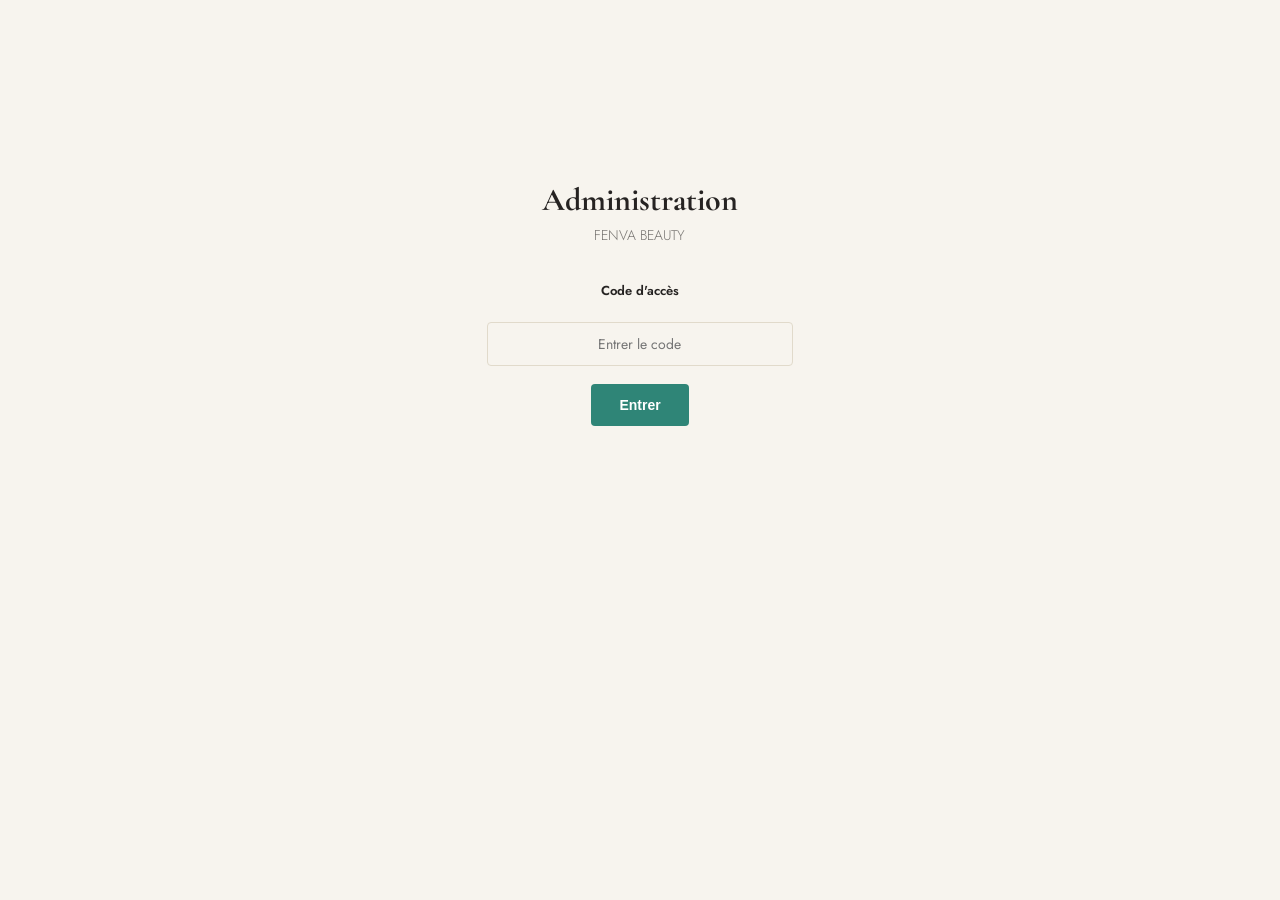
==== commit f56c2172: "Update admin.html" ====
--- a/admin.html
+++ b/admin.html
@@ -1,1122 +1,170 @@
 <!DOCTYPE html>
 <html lang="fr">
 <head>
-  <meta charset="UTF-8">
-  <meta name="viewport" content="width=device-width, initial-scale=1.0">
-
-  <meta
-    name="description"
-    content="Espace administration FENVA BEAUTY"
-  >
-
-  <meta
-    name="theme-color"
-    content="#2b2026"
-  >
-
-  <title>FENVA BEAUTY — Administration</title>
-
-  <link
-    rel="stylesheet"
-    href="./css/admin.css"
-  >
+<meta charset="UTF-8">
+<meta name="viewport" content="width=device-width, initial-scale=1, viewport-fit=cover">
+<title>FENVA BEAUTY — Administration</title>
+<link href="https://fonts.googleapis.com/css2?family=Cormorant+Garamond:ital,wght@0,700&family=Jost:wght@300;400;500;600&display=swap" rel="stylesheet">
+<style>
+  :root{
+    --cream:#F7F4EE; --beige:#E9E3D8; --nude:#1F6F64; --brown:#262322; --gold:#2F8577; --white:#FFFFFF; --line:#E1DACB;
+    box-sizing:border-box; padding-top:env(safe-area-inset-top,0px); padding-bottom:env(safe-area-inset-bottom,0px);
+  }
+  @media (prefers-color-scheme: dark){
+    :root:not([data-theme="light"]){ --cream:#1B1A18; --beige:#242220; --nude:#5FBFAE; --brown:#EDE8E0; --gold:#4FA695; --white:#211F1D; --line:#33312D; }
+  }
+  :root[data-theme="dark"]{ --cream:#1B1A18; --beige:#242220; --nude:#5FBFAE; --brown:#EDE8E0; --gold:#4FA695; --white:#211F1D; --line:#33312D; }
+  *{box-sizing:border-box;margin:0;padding:0;}
+  body{background:var(--cream);color:var(--brown);font-family:'Jost',sans-serif;font-weight:300;min-height:100%;}
+  .wrap{max-width:760px;margin:0 auto;padding:48px 24px 80px;}
+  h1{font-family:'Cormorant Garamond',serif;font-weight:700;font-size:32px;margin-bottom:6px;}
+  .sub{opacity:.6;font-size:14px;margin-bottom:36px;}
+  .card{background:var(--white);border:1px solid var(--line);border-radius:8px;padding:26px;margin-bottom:26px;}
+  label{display:block;font-size:13px;font-weight:600;margin:14px 0 6px;}
+  label:first-child{margin-top:0;}
+  input,select,textarea{
+    width:100%;padding:11px 14px;border:1px solid var(--line);border-radius:4px;
+    background:var(--cream);color:var(--brown);font-family:'Jost',sans-serif;font-size:14px;
+  }
+  textarea{resize:vertical;min-height:70px;}
+  .btn{
+    display:inline-block;background:var(--gold);color:#fff;border:none;border-radius:4px;
+    padding:13px 28px;font-size:14px;font-weight:600;cursor:pointer;margin-top:18px;
+  }
+  .btn:hover{opacity:.92;}
+  .btn-danger{background:#B4453A;color:#fff;border:none;border-radius:4px;padding:8px 14px;font-size:13px;cursor:pointer;}
+  .list{display:flex;flex-direction:column;gap:10px;}
+  .item{
+    display:flex;align-items:center;justify-content:space-between;gap:12px;
+    border:1px solid var(--line);border-radius:6px;padding:12px 16px;background:var(--white);
+  }
+  .item .info{font-size:14px;}
+  .item .info b{font-weight:600;}
+  .item .cat-tag{font-size:12px;opacity:.6;}
+  .locked{display:flex;align-items:center;justify-content:center;min-height:70vh;}
+  .locked-box{text-align:center;max-width:320px;}
+  .locked input{margin-top:16px;text-align:center;}
+  .msg{font-size:13px;color:var(--gold);margin-top:8px;min-height:16px;}
+  .note{font-size:13px;opacity:.6;margin-top:10px;line-height:1.5;}
+</style>
 </head>
-
 <body>
 
-  <div class="admin-layout">
+<div id="lockScreen" class="locked">
+  <div class="locked-box">
+    <h1>Administration</h1>
+    <p class="sub">FENVA BEAUTY</p>
+    <label for="codeInput">Code d'accès</label>
+    <input id="codeInput" type="password" placeholder="Entrer le code">
+    <button class="btn" onclick="tryUnlock()">Entrer</button>
+    <div class="msg" id="lockMsg"></div>
+  </div>
+</div>
 
-    <!-- SIDEBAR -->
+<div id="adminScreen" class="wrap" style="display:none;">
+  <h1>Gestion des produits</h1>
+  <p class="sub">Les produits ajoutés ici apparaissent sur la boutique, dans ce même navigateur.</p>
 
-    <aside class="sidebar">
-
-      <div class="sidebar-top">
-
-        <a
-          href="./index.html"
-          class="brand"
-        >
-          <span class="brand-name">
-            FENVA
-          </span>
-
-          <span class="brand-beauty">
-            BEAUTY
-          </span>
-        </a>
-
-        <div class="sidebar-title">
-          ADMINISTRATION
-        </div>
-
-        <nav class="sidebar-nav">
-
-          <button
-            type="button"
-            class="nav-item active"
-            data-section="dashboard"
-          >
-            <span class="nav-dot"></span>
-            <span>Tableau de bord</span>
-          </button>
-
-          <button
-            type="button"
-            class="nav-item"
-            data-section="products"
-          >
-            <span class="nav-dot"></span>
-            <span>Produits</span>
-          </button>
-
-          <button
-            type="button"
-            class="nav-item"
-            data-section="orders"
-          >
-            <span class="nav-dot"></span>
-            <span>Commandes</span>
-          </button>
-
-          <button
-            type="button"
-            class="nav-item"
-            data-section="promotions"
-          >
-            <span class="nav-dot"></span>
-            <span>Promotions</span>
-          </button>
-
-          <button
-            type="button"
-            class="nav-item"
-            data-section="settings"
-          >
-            <span class="nav-dot"></span>
-            <span>Boutique</span>
-          </button>
-
-        </nav>
-
-      </div>
-
-      <div class="sidebar-bottom">
-
-        <div class="admin-profile">
-
-          <div class="profile-avatar">
-            F
-          </div>
-
-          <div class="profile-text">
-
-            <strong>
-              Administrateur
-            </strong>
-
-            <span>
-              FENVA BEAUTY
-            </span>
-
-          </div>
-
-        </div>
-
-        <button
-          type="button"
-          id="logoutBtn"
-          class="logout-btn"
-        >
-          Déconnexion
-        </button>
-
-      </div>
-
-    </aside>
-
-
-    <!-- MAIN -->
-
-    <main class="main-content">
-
-      <header class="main-header">
-
-        <div class="header-left">
-
-          <span class="header-kicker">
-            FENVA BEAUTY
-          </span>
-
-          <h1 id="pageTitle">
-            Tableau de bord
-          </h1>
-
-        </div>
-
-        <div class="header-right">
-
-          <a
-            href="./index.html"
-            class="store-link"
-          >
-            Voir la boutique
-          </a>
-
-        </div>
-
-      </header>
-
-
-      <div class="page-content">
-
-
-        <!-- DASHBOARD -->
-
-        <section
-          id="dashboardSection"
-          class="admin-section active"
-        >
-
-          <div class="welcome-block">
-
-            <div>
-
-              <span class="section-kicker">
-                ESPACE ADMINISTRATEUR
-              </span>
-
-              <h2>
-                Vue d’ensemble
-              </h2>
-
-            </div>
-
-            <p>
-              Gérez les produits, les commandes et les informations
-              de votre boutique FENVA BEAUTY depuis un seul espace.
-            </p>
-
-          </div>
-
-
-          <div class="stats-grid">
-
-            <article class="stat-card">
-
-              <span class="stat-title">
-                Produits
-              </span>
-
-              <strong id="statProducts">
-                0
-              </strong>
-
-              <span class="stat-description">
-                Produits actifs
-              </span>
-
-            </article>
-
-
-            <article class="stat-card">
-
-              <span class="stat-title">
-                Commandes
-              </span>
-
-              <strong id="statOrders">
-                0
-              </strong>
-
-              <span class="stat-description">
-                Commandes reçues
-              </span>
-
-            </article>
-
-
-            <article class="stat-card">
-
-              <span class="stat-title">
-                En attente
-              </span>
-
-              <strong id="statPending">
-                0
-              </strong>
-
-              <span class="stat-description">
-                À traiter
-              </span>
-
-            </article>
-
-
-            <article class="stat-card stat-card-dark">
-
-              <span class="stat-title">
-                Chiffre d’affaires
-              </span>
-
-              <strong id="statRevenue">
-                0 HTG
-              </strong>
-
-              <span class="stat-description">
-                Total enregistré
-              </span>
-
-            </article>
-
-          </div>
-
-
-          <div class="dashboard-grid">
-
-            <article class="content-card">
-
-              <div class="card-header">
-
-                <div>
-
-                  <span class="section-kicker">
-                    ACTIVITÉ
-                  </span>
-
-                  <h3>
-                    Commandes récentes
-                  </h3>
-
-                </div>
-
-                <button
-                  type="button"
-                  class="text-btn"
-                  data-go-section="orders"
-                >
-                  Voir tout
-                </button>
-
-              </div>
-
-              <div
-                id="recentOrders"
-                class="recent-orders"
-              >
-
-                <div class="empty-state">
-                  Aucune commande récente.
-                </div>
-
-              </div>
-
-            </article>
-
-
-            <article class="content-card">
-
-              <div class="card-header">
-
-                <div>
-
-                  <span class="section-kicker">
-                    INVENTAIRE
-                  </span>
-
-                  <h3>
-                    Stock faible
-                  </h3>
-
-                </div>
-
-                <button
-                  type="button"
-                  class="text-btn"
-                  data-go-section="products"
-                >
-                  Produits
-                </button>
-
-              </div>
-
-              <div
-                id="lowStockList"
-                class="low-stock-list"
-              >
-
-                <div class="empty-state">
-                  Aucun produit en stock faible.
-                </div>
-
-              </div>
-
-            </article>
-
-          </div>
-
-        </section>
-
-
-        <!-- PRODUITS -->
-
-        <section
-          id="productsSection"
-          class="admin-section"
-        >
-
-          <div class="section-header">
-
-            <div>
-
-              <span class="section-kicker">
-                CATALOGUE
-              </span>
-
-              <h2>
-                Produits
-              </h2>
-
-              <p>
-                Gérez les produits disponibles dans votre boutique.
-              </p>
-
-            </div>
-
-            <button
-              type="button"
-              id="addProductBtn"
-              class="primary-btn"
-            >
-              Ajouter un produit
-            </button>
-
-          </div>
-
-
-          <div class="filters-card">
-
-            <div class="search-box">
-
-              <label for="productSearch">
-                Rechercher
-              </label>
-
-              <input
-                type="search"
-                id="productSearch"
-                placeholder="Nom du produit..."
-              >
-
-            </div>
-
-
-            <div class="select-box">
-
-              <label for="productCategoryFilter">
-                Catégorie
-              </label>
-
-              <select id="productCategoryFilter">
-
-                <option value="">
-                  Toutes les catégories
-                </option>
-
-                <option value="visage">
-                  Soins du visage
-                </option>
-
-                <option value="corps">
-                  Soins du corps
-                </option>
-
-                <option value="cheveux">
-                  Soins des cheveux
-                </option>
-
-                <option value="parfums">
-                  Parfums
-                </option>
-
-                <option value="maquillage">
-                  Maquillage
-                </option>
-
-                <option value="accessoires">
-                  Accessoires beauté
-                </option>
-
-              </select>
-
-            </div>
-
-          </div>
-
-
-          <div
-            id="productsGrid"
-            class="products-grid"
-          ></div>
-
-        </section>
-
-
-        <!-- COMMANDES -->
-
-        <section
-          id="ordersSection"
-          class="admin-section"
-        >
-
-          <div class="section-header">
-
-            <div>
-
-              <span class="section-kicker">
-                VENTES
-              </span>
-
-              <h2>
-                Commandes
-              </h2>
-
-              <p>
-                Consultez et gérez les commandes de vos clientes et clients.
-              </p>
-
-            </div>
-
-          </div>
-
-
-          <div class="filters-card">
-
-            <div class="search-box">
-
-              <label for="orderSearch">
-                Rechercher
-              </label>
-
-              <input
-                type="search"
-                id="orderSearch"
-                placeholder="Commande, client ou téléphone..."
-              >
-
-            </div>
-
-
-            <div class="select-box">
-
-              <label for="orderStatusFilter">
-                Statut
-              </label>
-
-              <select id="orderStatusFilter">
-
-                <option value="">
-                  Tous les statuts
-                </option>
-
-                <option value="pending">
-                  En attente
-                </option>
-
-                <option value="confirmed">
-                  Confirmée
-                </option>
-
-                <option value="processing">
-                  En préparation
-                </option>
-
-                <option value="shipped">
-                  Expédiée
-                </option>
-
-                <option value="completed">
-                  Terminée
-                </option>
-
-                <option value="cancelled">
-                  Annulée
-                </option>
-
-              </select>
-
-            </div>
-
-          </div>
-
-
-          <article class="content-card table-card">
-
-            <div
-              id="ordersTableContainer"
-              class="table-scroll"
-            ></div>
-
-          </article>
-
-        </section>
-
-
-        <!-- PROMOTIONS -->
-
-        <section
-          id="promotionsSection"
-          class="admin-section"
-        >
-
-          <div class="section-header">
-
-            <div>
-
-              <span class="section-kicker">
-                OFFRES
-              </span>
-
-              <h2>
-                Promotions
-              </h2>
-
-              <p>
-                Configurez les offres visibles sur la boutique.
-              </p>
-
-            </div>
-
-          </div>
-
-
-          <div class="form-card">
-
-            <form id="promotionForm">
-
-              <div class="form-grid">
-
-                <div class="field field-full">
-
-                  <label for="promotionTitle">
-                    Titre
-                  </label>
-
-                  <input
-                    type="text"
-                    id="promotionTitle"
-                    placeholder="Titre de la promotion"
-                  >
-
-                </div>
-
-
-                <div class="field">
-
-                  <label for="promotionDiscount">
-                    Réduction (%)
-                  </label>
-
-                  <input
-                    type="number"
-                    id="promotionDiscount"
-                    min="0"
-                    max="100"
-                    placeholder="0"
-                  >
-
-                </div>
-
-
-                <div class="field">
-
-                  <label for="promotionActive">
-                    Statut
-                  </label>
-
-                  <select id="promotionActive">
-
-                    <option value="true">
-                      Active
-                    </option>
-
-                    <option value="false">
-                      Désactivée
-                    </option>
-
-                  </select>
-
-                </div>
-
-
-                <div class="field field-full">
-
-                  <label for="promotionText">
-                    Description
-                  </label>
-
-                  <textarea
-                    id="promotionText"
-                    rows="6"
-                    placeholder="Description de la promotion..."
-                  ></textarea>
-
-                </div>
-
-              </div>
-
-
-              <div class="form-actions">
-
-                <button
-                  type="submit"
-                  class="primary-btn"
-                >
-                  Enregistrer
-                </button>
-
-              </div>
-
-            </form>
-
-          </div>
-
-        </section>
-
-
-        <!-- BOUTIQUE -->
-
-        <section
-          id="settingsSection"
-          class="admin-section"
-        >
-
-          <div class="section-header">
-
-            <div>
-
-              <span class="section-kicker">
-                BOUTIQUE
-              </span>
-
-              <h2>
-                Paramètres
-              </h2>
-
-              <p>
-                Gérez les informations générales de FENVA BEAUTY.
-              </p>
-
-            </div>
-
-          </div>
-
-
-          <div class="form-card">
-
-            <form id="settingsForm">
-
-              <div class="form-grid">
-
-                <div class="field">
-
-                  <label for="storeName">
-                    Nom de la boutique
-                  </label>
-
-                  <input
-                    type="text"
-                    id="storeName"
-                    placeholder="FENVA BEAUTY"
-                  >
-
-                </div>
-
-
-                <div class="field">
-
-                  <label for="storePhone">
-                    Téléphone
-                  </label>
-
-                  <input
-                    type="tel"
-                    id="storePhone"
-                    placeholder="+509..."
-                  >
-
-                </div>
-
-
-                <div class="field">
-
-                  <label for="storeWhatsapp">
-                    WhatsApp
-                  </label>
-
-                  <input
-                    type="tel"
-                    id="storeWhatsapp"
-                    placeholder="+509..."
-                  >
-
-                </div>
-
-
-                <div class="field">
-
-                  <label for="storeAddress">
-                    Adresse
-                  </label>
-
-                  <input
-                    type="text"
-                    id="storeAddress"
-                    placeholder="Adresse de la boutique"
-                  >
-
-                </div>
-
-
-                <div class="field field-full">
-
-                  <label for="storeDescription">
-                    Description
-                  </label>
-
-                  <textarea
-                    id="storeDescription"
-                    rows="6"
-                    placeholder="Présentation de FENVA BEAUTY..."
-                  ></textarea>
-
-                </div>
-
-              </div>
-
-
-              <div class="form-actions">
-
-                <button
-                  type="submit"
-                  class="primary-btn"
-                >
-                  Enregistrer
-                </button>
-
-              </div>
-
-            </form>
-
-          </div>
-
-        </section>
-
-      </div>
-
-    </main>
-
+  <div class="card">
+    <label for="pname">Nom du produit</label>
+    <input id="pname" type="text" placeholder="Ex. Sérum Éclat">
+    <label for="pprice">Prix</label>
+    <input id="pprice" type="text" placeholder="Ex. 1 200 HTG">
+    <label for="pcat">Catégorie</label>
+    <select id="pcat">
+      <option>Soins du visage</option>
+      <option>Soins du corps</option>
+      <option>Soins des cheveux</option>
+      <option>Parfums</option>
+      <option>Maquillage</option>
+      <option>Accessoires</option>
+    </select>
+    <label for="pdesc">Description (optionnel)</label>
+    <textarea id="pdesc" placeholder="Courte description du produit"></textarea>
+    <button class="btn" onclick="addProduct()">Ajouter le produit</button>
+    <div class="msg" id="formMsg"></div>
   </div>
 
+  <h1 style="font-size:22px;margin-bottom:16px;">Produits actuels</h1>
+  <div class="list" id="productList"></div>
+  <p class="note">Ces produits sont enregistrés dans ce navigateur (localStorage). Pour qu'ils apparaissent chez tous les visiteurs, il faudra brancher une vraie base de données plus tard.</p>
+</div>
 
-  <!-- MODAL PRODUIT -->
+<script>
+  var CODE = 'fenva2026';
+  var KEY = 'fenvaProducts';
 
-  <div
-    id="productModal"
-    class="modal"
-    aria-hidden="true"
-  >
+  function tryUnlock(){
+    var val = document.getElementById('codeInput').value.trim();
+    if(val === CODE){
+      document.getElementById('lockScreen').style.display = 'none';
+      document.getElementById('adminScreen').style.display = 'block';
+      renderList();
+    } else {
+      document.getElementById('lockMsg').textContent = 'Code incorrect.';
+    }
+  }
+  document.getElementById('codeInput').addEventListener('keydown', function(e){
+    if(e.key === 'Enter') tryUnlock();
+  });
 
-    <div class="modal-overlay"></div>
+  function load(){
+    try{
+      var raw = localStorage.getItem(KEY);
+      return raw ? JSON.parse(raw) : [];
+    }catch(e){ return []; }
+  }
+  function save(products){
+    try{ localStorage.setItem(KEY, JSON.stringify(products)); return true; }
+    catch(e){ return false; }
+  }
+  function esc(s){ return String(s).replace(/[&<>"]/g, function(c){ return {'&':'&amp;','<':'&lt;','>':'&gt;','"':'&quot;'}[c]; }); }
 
-    <div class="modal-container">
+  function addProduct(){
+    var name = document.getElementById('pname').value.trim();
+    var price = document.getElementById('pprice').value.trim();
+    var cat = document.getElementById('pcat').value;
+    var desc = document.getElementById('pdesc').value.trim();
+    var msg = document.getElementById('formMsg');
+    if(!name || !price){
+      msg.textContent = 'Nom et prix sont requis.';
+      return;
+    }
+    var products = load();
+    products.push({ id: Date.now(), name: name, price: price, cat: cat, desc: desc });
+    if(save(products)){
+      msg.textContent = 'Produit ajouté.';
+      document.getElementById('pname').value = '';
+      document.getElementById('pprice').value = '';
+      document.getElementById('pdesc').value = '';
+      renderList();
+    } else {
+      msg.textContent = 'Erreur : impossible d\'enregistrer.';
+    }
+  }
 
-      <div class="modal-header">
+  function removeProduct(id){
+    var products = load().filter(function(p){ return p.id !== id; });
+    save(products);
+    renderList();
+  }
 
-        <div>
+  function renderList(){
+    var products = load();
+    var list = document.getElementById('productList');
+    if(!products.length){
+      list.innerHTML = '<p class="sub">Aucun produit pour l\'instant.</p>';
+      return;
+    }
+    list.innerHTML = products.map(function(p){
+      return '<div class="item"><div class="info"><b>'+esc(p.name)+'</b> — '+esc(p.price)+
+        '<div class="cat-tag">'+esc(p.cat||'')+'</div></div>' +
+        '<button class="btn-danger" onclick="removeProduct('+p.id+')">Supprimer</button></div>';
+    }).join('');
+  }
 
-          <span class="section-kicker">
-            CATALOGUE
-          </span>
-
-          <h2 id="productModalTitle">
-            Ajouter un produit
-          </h2>
-
-        </div>
-
-        <button
-          type="button"
-          class="modal-close"
-          data-close="productModal"
-          aria-label="Fermer"
-        >
-          ×
-        </button>
-
-      </div>
-
-
-      <form id="productForm">
-
-        <input
-          type="hidden"
-          id="productId"
-        >
-
-        <div class="form-grid">
-
-          <div class="field">
-
-            <label for="productName">
-              Nom du produit
-            </label>
-
-            <input
-              type="text"
-              id="productName"
-              required
-            >
-
-          </div>
-
-
-          <div class="field">
-
-            <label for="productCategory">
-              Catégorie
-            </label>
-
-            <select
-              id="productCategory"
-              required
-            >
-
-              <option value="">
-                Sélectionner
-              </option>
-
-              <option value="visage">
-                Soins du visage
-              </option>
-
-              <option value="corps">
-                Soins du corps
-              </option>
-
-              <option value="cheveux">
-                Soins des cheveux
-              </option>
-
-              <option value="parfums">
-                Parfums
-              </option>
-
-              <option value="maquillage">
-                Maquillage
-              </option>
-
-              <option value="accessoires">
-                Accessoires beauté
-              </option>
-
-            </select>
-
-          </div>
-
-
-          <div class="field">
-
-            <label for="productPrice">
-              Prix
-            </label>
-
-            <input
-              type="number"
-              id="productPrice"
-              min="0"
-              required
-            >
-
-          </div>
-
-
-          <div class="field">
-
-            <label for="productStock">
-              Stock
-            </label>
-
-            <input
-              type="number"
-              id="productStock"
-              min="0"
-              required
-            >
-
-          </div>
-
-
-          <div class="field field-full">
-
-            <label for="productImage">
-              URL de l’image
-            </label>
-
-            <input
-              type="url"
-              id="productImage"
-              placeholder="https://..."
-            >
-
-          </div>
-
-
-          <div class="field field-full">
-
-            <label for="productDescription">
-              Description
-            </label>
-
-            <textarea
-              id="productDescription"
-              rows="5"
-            ></textarea>
-
-          </div>
-
-        </div>
-
-
-        <div class="check-options">
-
-          <label>
-            <input
-              type="checkbox"
-              id="productActive"
-              checked
-            >
-            <span>Actif</span>
-          </label>
-
-
-          <label>
-            <input
-              type="checkbox"
-              id="productPopular"
-            >
-            <span>Populaire</span>
-          </label>
-
-
-          <label>
-            <input
-              type="checkbox"
-              id="productNew"
-            >
-            <span>Nouveau</span>
-          </label>
-
-
-          <label>
-            <input
-              type="checkbox"
-              id="productPromo"
-            >
-            <span>Promotion</span>
-          </label>
-
-        </div>
-
-
-        <div class="modal-footer">
-
-          <button
-            type="button"
-            class="secondary-btn"
-            data-close="productModal"
-          >
-            Annuler
-          </button>
-
-
-          <button
-            type="submit"
-            class="primary-btn"
-          >
-            Enregistrer
-          </button>
-
-        </div>
-
-      </form>
-
-    </div>
-
-  </div>
-
-
-  <!-- MODAL COMMANDE -->
-
-  <div
-    id="orderModal"
-    class="modal"
-    aria-hidden="true"
-  >
-
-    <div class="modal-overlay"></div>
-
-    <div class="modal-container">
-
-      <div class="modal-header">
-
-        <div>
-
-          <span class="section-kicker">
-            COMMANDE
-          </span>
-
-          <h2>
-            Détails de la commande
-          </h2>
-
-        </div>
-
-
-        <button
-          type="button"
-          class="modal-close"
-          data-close="orderModal"
-          aria-label="Fermer"
-        >
-          ×
-        </button>
-
-      </div>
-
-
-      <div
-        id="orderDetails"
-        class="order-details"
-      ></div>
-
-    </div>
-
-  </div>
-
-
-  <!-- TOAST -->
-
-  <div
-    id="toast"
-    class="toast"
-    aria-live="polite"
-  ></div>
-
-
-  <script
-    src="./js/admin.js"
-    defer
-  ></script>
+  window.removeProduct = removeProduct;
+</script>
 
 </body>
 </html>
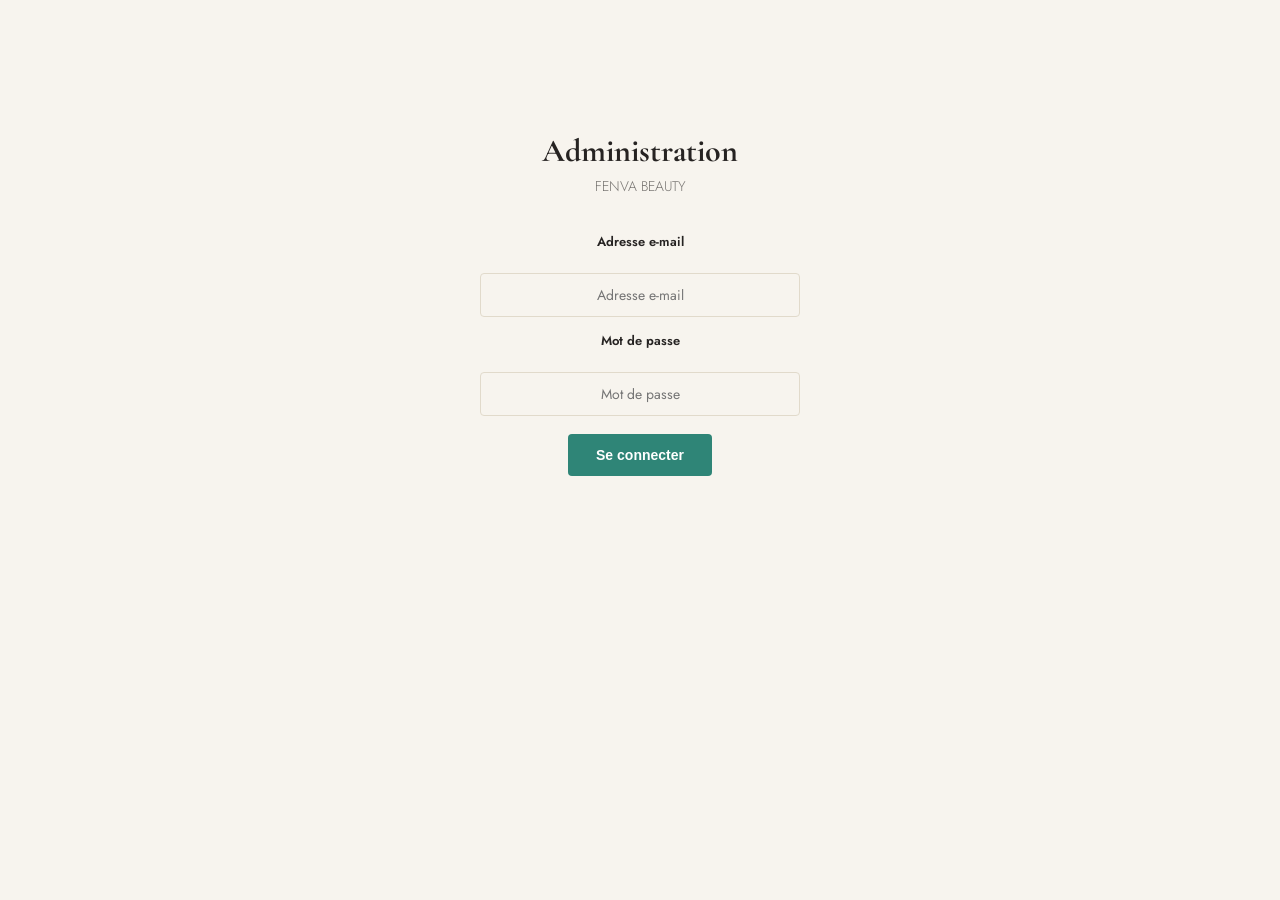
==== commit f97a231f: "Update admin.html" ====
--- a/admin.html
+++ b/admin.html
@@ -4,166 +4,1069 @@
 <meta charset="UTF-8">
 <meta name="viewport" content="width=device-width, initial-scale=1, viewport-fit=cover">
 <title>FENVA BEAUTY — Administration</title>
+
 <link href="https://fonts.googleapis.com/css2?family=Cormorant+Garamond:ital,wght@0,700&family=Jost:wght@300;400;500;600&display=swap" rel="stylesheet">
+
 <style>
   :root{
-    --cream:#F7F4EE; --beige:#E9E3D8; --nude:#1F6F64; --brown:#262322; --gold:#2F8577; --white:#FFFFFF; --line:#E1DACB;
-    box-sizing:border-box; padding-top:env(safe-area-inset-top,0px); padding-bottom:env(safe-area-inset-bottom,0px);
-  }
+    --cream:#F7F4EE;
+    --beige:#E9E3D8;
+    --nude:#1F6F64;
+    --brown:#262322;
+    --gold:#2F8577;
+    --white:#FFFFFF;
+    --line:#E1DACB;
+
+    box-sizing:border-box;
+    padding-top:env(safe-area-inset-top,0px);
+    padding-bottom:env(safe-area-inset-bottom,0px);
+  }
+
   @media (prefers-color-scheme: dark){
-    :root:not([data-theme="light"]){ --cream:#1B1A18; --beige:#242220; --nude:#5FBFAE; --brown:#EDE8E0; --gold:#4FA695; --white:#211F1D; --line:#33312D; }
-  }
-  :root[data-theme="dark"]{ --cream:#1B1A18; --beige:#242220; --nude:#5FBFAE; --brown:#EDE8E0; --gold:#4FA695; --white:#211F1D; --line:#33312D; }
-  *{box-sizing:border-box;margin:0;padding:0;}
-  body{background:var(--cream);color:var(--brown);font-family:'Jost',sans-serif;font-weight:300;min-height:100%;}
-  .wrap{max-width:760px;margin:0 auto;padding:48px 24px 80px;}
-  h1{font-family:'Cormorant Garamond',serif;font-weight:700;font-size:32px;margin-bottom:6px;}
-  .sub{opacity:.6;font-size:14px;margin-bottom:36px;}
-  .card{background:var(--white);border:1px solid var(--line);border-radius:8px;padding:26px;margin-bottom:26px;}
-  label{display:block;font-size:13px;font-weight:600;margin:14px 0 6px;}
-  label:first-child{margin-top:0;}
+    :root:not([data-theme="light"]){
+      --cream:#1B1A18;
+      --beige:#242220;
+      --nude:#5FBFAE;
+      --brown:#EDE8E0;
+      --gold:#4FA695;
+      --white:#211F1D;
+      --line:#33312D;
+    }
+  }
+
+  :root[data-theme="dark"]{
+    --cream:#1B1A18;
+    --beige:#242220;
+    --nude:#5FBFAE;
+    --brown:#EDE8E0;
+    --gold:#4FA695;
+    --white:#211F1D;
+    --line:#33312D;
+  }
+
+  *{
+    box-sizing:border-box;
+    margin:0;
+    padding:0;
+  }
+
+  body{
+    background:var(--cream);
+    color:var(--brown);
+    font-family:'Jost',sans-serif;
+    font-weight:300;
+    min-height:100%;
+  }
+
+  .wrap{
+    max-width:760px;
+    margin:0 auto;
+    padding:48px 24px 80px;
+  }
+
+  h1{
+    font-family:'Cormorant Garamond',serif;
+    font-weight:700;
+    font-size:32px;
+    margin-bottom:6px;
+  }
+
+  .sub{
+    opacity:.6;
+    font-size:14px;
+    margin-bottom:36px;
+  }
+
+  .card{
+    background:var(--white);
+    border:1px solid var(--line);
+    border-radius:8px;
+    padding:26px;
+    margin-bottom:26px;
+  }
+
+  label{
+    display:block;
+    font-size:13px;
+    font-weight:600;
+    margin:14px 0 6px;
+  }
+
+  label:first-child{
+    margin-top:0;
+  }
+
   input,select,textarea{
-    width:100%;padding:11px 14px;border:1px solid var(--line);border-radius:4px;
-    background:var(--cream);color:var(--brown);font-family:'Jost',sans-serif;font-size:14px;
-  }
-  textarea{resize:vertical;min-height:70px;}
+    width:100%;
+    padding:11px 14px;
+    border:1px solid var(--line);
+    border-radius:4px;
+    background:var(--cream);
+    color:var(--brown);
+    font-family:'Jost',sans-serif;
+    font-size:14px;
+  }
+
+  textarea{
+    resize:vertical;
+    min-height:70px;
+  }
+
   .btn{
-    display:inline-block;background:var(--gold);color:#fff;border:none;border-radius:4px;
-    padding:13px 28px;font-size:14px;font-weight:600;cursor:pointer;margin-top:18px;
-  }
-  .btn:hover{opacity:.92;}
-  .btn-danger{background:#B4453A;color:#fff;border:none;border-radius:4px;padding:8px 14px;font-size:13px;cursor:pointer;}
-  .list{display:flex;flex-direction:column;gap:10px;}
+    display:inline-block;
+    background:var(--gold);
+    color:#fff;
+    border:none;
+    border-radius:4px;
+    padding:13px 28px;
+    font-size:14px;
+    font-weight:600;
+    cursor:pointer;
+    margin-top:18px;
+  }
+
+  .btn:hover{
+    opacity:.92;
+  }
+
+  .btn-danger{
+    background:#B4453A;
+    color:#fff;
+    border:none;
+    border-radius:4px;
+    padding:8px 14px;
+    font-size:13px;
+    cursor:pointer;
+  }
+
+  .btn-logout{
+    background:transparent;
+    color:var(--brown);
+    border:1px solid var(--line);
+    border-radius:4px;
+    padding:9px 16px;
+    font-size:13px;
+    cursor:pointer;
+  }
+
+  .list{
+    display:flex;
+    flex-direction:column;
+    gap:10px;
+  }
+
   .item{
-    display:flex;align-items:center;justify-content:space-between;gap:12px;
-    border:1px solid var(--line);border-radius:6px;padding:12px 16px;background:var(--white);
-  }
-  .item .info{font-size:14px;}
-  .item .info b{font-weight:600;}
-  .item .cat-tag{font-size:12px;opacity:.6;}
-  .locked{display:flex;align-items:center;justify-content:center;min-height:70vh;}
-  .locked-box{text-align:center;max-width:320px;}
-  .locked input{margin-top:16px;text-align:center;}
-  .msg{font-size:13px;color:var(--gold);margin-top:8px;min-height:16px;}
-  .note{font-size:13px;opacity:.6;margin-top:10px;line-height:1.5;}
+    display:flex;
+    align-items:center;
+    justify-content:space-between;
+    gap:12px;
+    border:1px solid var(--line);
+    border-radius:6px;
+    padding:12px 16px;
+    background:var(--white);
+  }
+
+  .item .info{
+    font-size:14px;
+  }
+
+  .item .info b{
+    font-weight:600;
+  }
+
+  .item .cat-tag{
+    font-size:12px;
+    opacity:.6;
+    margin-top:3px;
+  }
+
+  .locked{
+    display:flex;
+    align-items:center;
+    justify-content:center;
+    min-height:70vh;
+  }
+
+  .locked-box{
+    text-align:center;
+    max-width:320px;
+    width:100%;
+  }
+
+  .locked input{
+    margin-top:16px;
+    text-align:center;
+  }
+
+  .locked input + input{
+    margin-top:10px;
+  }
+
+  .msg{
+    font-size:13px;
+    color:var(--gold);
+    margin-top:8px;
+    min-height:16px;
+  }
+
+  .note{
+    font-size:13px;
+    opacity:.6;
+    margin-top:10px;
+    line-height:1.5;
+  }
+
+  .topbar{
+    display:flex;
+    align-items:center;
+    justify-content:space-between;
+    gap:16px;
+    margin-bottom:36px;
+  }
+
+  .topbar .sub{
+    margin-bottom:0;
+  }
+
+  @media(max-width:520px){
+    .topbar{
+      align-items:flex-start;
+      flex-direction:column;
+    }
+
+    .item{
+      align-items:flex-start;
+      flex-direction:column;
+    }
+
+    .btn-danger{
+      width:100%;
+    }
+  }
 </style>
 </head>
+
 <body>
 
+<!-- =========================
+     CONNEXION ADMIN
+========================= -->
+
 <div id="lockScreen" class="locked">
+
   <div class="locked-box">
+
     <h1>Administration</h1>
+
     <p class="sub">FENVA BEAUTY</p>
-    <label for="codeInput">Code d'accès</label>
-    <input id="codeInput" type="password" placeholder="Entrer le code">
-    <button class="btn" onclick="tryUnlock()">Entrer</button>
+
+    <label for="emailInput">Adresse e-mail</label>
+
+    <input
+      id="emailInput"
+      type="email"
+      placeholder="Adresse e-mail"
+      autocomplete="username"
+    >
+
+    <label for="passwordInput">Mot de passe</label>
+
+    <input
+      id="passwordInput"
+      type="password"
+      placeholder="Mot de passe"
+      autocomplete="current-password"
+    >
+
+    <button class="btn" id="loginBtn">
+      Se connecter
+    </button>
+
     <div class="msg" id="lockMsg"></div>
+
   </div>
+
 </div>
 
+
+<!-- =========================
+     ADMINISTRATION
+========================= -->
+
 <div id="adminScreen" class="wrap" style="display:none;">
-  <h1>Gestion des produits</h1>
-  <p class="sub">Les produits ajoutés ici apparaissent sur la boutique, dans ce même navigateur.</p>
+
+  <div class="topbar">
+
+    <div>
+      <h1>Gestion des produits</h1>
+      <p class="sub">
+        Administration FENVA BEAUTY
+      </p>
+    </div>
+
+    <button class="btn-logout" id="logoutBtn">
+      Déconnexion
+    </button>
+
+  </div>
+
+
+  <!-- AJOUT PRODUIT -->
 
   <div class="card">
-    <label for="pname">Nom du produit</label>
-    <input id="pname" type="text" placeholder="Ex. Sérum Éclat">
-    <label for="pprice">Prix</label>
-    <input id="pprice" type="text" placeholder="Ex. 1 200 HTG">
-    <label for="pcat">Catégorie</label>
+
+    <label for="pname">
+      Nom du produit
+    </label>
+
+    <input
+      id="pname"
+      type="text"
+      placeholder="Ex. Sérum Éclat"
+    >
+
+
+    <label for="pprice">
+      Prix
+    </label>
+
+    <input
+      id="pprice"
+      type="text"
+      placeholder="Ex. 1 200 HTG"
+    >
+
+
+    <label for="pcat">
+      Catégorie
+    </label>
+
     <select id="pcat">
+
       <option>Soins du visage</option>
+
       <option>Soins du corps</option>
+
       <option>Soins des cheveux</option>
+
       <option>Parfums</option>
+
       <option>Maquillage</option>
+
       <option>Accessoires</option>
+
     </select>
-    <label for="pdesc">Description (optionnel)</label>
-    <textarea id="pdesc" placeholder="Courte description du produit"></textarea>
-    <button class="btn" onclick="addProduct()">Ajouter le produit</button>
+
+
+    <label for="pdesc">
+      Description (optionnel)
+    </label>
+
+    <textarea
+      id="pdesc"
+      placeholder="Courte description du produit"
+    ></textarea>
+
+
+    <button class="btn" id="addProductBtn">
+      Ajouter le produit
+    </button>
+
     <div class="msg" id="formMsg"></div>
+
   </div>
 
-  <h1 style="font-size:22px;margin-bottom:16px;">Produits actuels</h1>
+
+  <!-- LISTE PRODUITS -->
+
+  <h1 style="font-size:22px;margin-bottom:16px;">
+    Produits actuels
+  </h1>
+
   <div class="list" id="productList"></div>
-  <p class="note">Ces produits sont enregistrés dans ce navigateur (localStorage). Pour qu'ils apparaissent chez tous les visiteurs, il faudra brancher une vraie base de données plus tard.</p>
+
+  <p class="note">
+    Les produits sont maintenant enregistrés dans Supabase.
+    Ils peuvent donc être accessibles depuis les différents appareils
+    qui utilisent la boutique.
+  </p>
+
 </div>
 
+
 <script>
-  var CODE = 'fenva2026';
-  var KEY = 'fenvaProducts';
-
-  function tryUnlock(){
-    var val = document.getElementById('codeInput').value.trim();
-    if(val === CODE){
-      document.getElementById('lockScreen').style.display = 'none';
-      document.getElementById('adminScreen').style.display = 'block';
-      renderList();
-    } else {
-      document.getElementById('lockMsg').textContent = 'Code incorrect.';
-    }
-  }
-  document.getElementById('codeInput').addEventListener('keydown', function(e){
-    if(e.key === 'Enter') tryUnlock();
+
+/* =========================================================
+   CONFIGURATION SUPABASE
+========================================================= */
+
+var SUPABASE_URL =
+  'https://pgiualcqiiilgmjqdwlfq.supabase.co';
+
+var SUPABASE_KEY =
+  'sb_publishable_KCYLHW-qWK7QVmLyNw5DlA_KRvSmNtB';
+
+var TABLE = 'produits';
+
+var accessToken = null;
+
+
+/* =========================================================
+   HEADERS SUPABASE
+========================================================= */
+
+function getHeaders(){
+
+  return {
+    'apikey': SUPABASE_KEY,
+    'Authorization':
+      'Bearer ' + (accessToken || SUPABASE_KEY),
+    'Content-Type':'application/json'
+  };
+
+}
+
+
+/* =========================================================
+   ECHAPPEMENT HTML
+========================================================= */
+
+function esc(s){
+
+  return String(s).replace(
+    /[&<>"]/g,
+    function(c){
+
+      return {
+        '&':'&amp;',
+        '<':'&lt;',
+        '>':'&gt;',
+        '"':'&quot;'
+
+      }[c];
+
+    }
+  );
+
+}
+
+
+/* =========================================================
+   CONNEXION SUPABASE AUTH
+========================================================= */
+
+function loginAdmin(email,password){
+
+  return fetch(
+    SUPABASE_URL +
+    '/auth/v1/token?grant_type=password',
+    {
+
+      method:'POST',
+
+      headers:{
+        'apikey':SUPABASE_KEY,
+        'Content-Type':'application/json'
+      },
+
+      body:JSON.stringify({
+        email:email,
+        password:password
+      })
+
+    }
+  )
+
+  .then(function(r){
+
+    return r.text().then(function(raw){
+
+      var data = {};
+
+      try{
+        data = JSON.parse(raw);
+      }catch(e){}
+
+      if(!r.ok){
+
+        throw new Error(
+          'Supabase ' +
+          r.status +
+          ': ' +
+          (
+            data.error_description ||
+            data.msg ||
+            data.message ||
+            raw ||
+            'Erreur inconnue'
+          )
+        );
+
+      }
+
+      if(!data.access_token){
+
+        throw new Error(
+          'Supabase : aucun access_token reçu.'
+        );
+
+      }
+
+      accessToken = data.access_token;
+
+      return true;
+
+    });
+
   });
 
-  function load(){
-    try{
-      var raw = localStorage.getItem(KEY);
-      return raw ? JSON.parse(raw) : [];
-    }catch(e){ return []; }
-  }
-  function save(products){
-    try{ localStorage.setItem(KEY, JSON.stringify(products)); return true; }
-    catch(e){ return false; }
-  }
-  function esc(s){ return String(s).replace(/[&<>"]/g, function(c){ return {'&':'&amp;','<':'&lt;','>':'&gt;','"':'&quot;'}[c]; }); }
-
-  function addProduct(){
-    var name = document.getElementById('pname').value.trim();
-    var price = document.getElementById('pprice').value.trim();
-    var cat = document.getElementById('pcat').value;
-    var desc = document.getElementById('pdesc').value.trim();
-    var msg = document.getElementById('formMsg');
-    if(!name || !price){
-      msg.textContent = 'Nom et prix sont requis.';
+}
+
+
+/* =========================================================
+   DECONNEXION
+========================================================= */
+
+function logoutAdmin(){
+
+  if(!accessToken){
+
+    return Promise.resolve();
+
+  }
+
+  var token = accessToken;
+
+  accessToken = null;
+
+  return fetch(
+    SUPABASE_URL +
+    '/auth/v1/logout',
+    {
+
+      method:'POST',
+
+      headers:{
+        'apikey':SUPABASE_KEY,
+        'Authorization':'Bearer ' + token
+      }
+
+    }
+  ).catch(function(){});
+
+}
+
+
+/* =========================================================
+   RECUPERER LES PRODUITS
+========================================================= */
+
+function fetchProducts(){
+
+  return fetch(
+    SUPABASE_URL +
+    '/rest/v1/' +
+    TABLE +
+    '?select=*&order=created_at.desc',
+    {
+      headers:getHeaders()
+    }
+  )
+
+  .then(function(r){
+
+    if(!r.ok){
+
+      throw new Error(
+        'Impossible de charger les produits.'
+      );
+
+    }
+
+    return r.json();
+
+  })
+
+  .catch(function(error){
+
+    console.error(
+      'Erreur chargement produits:',
+      error
+    );
+
+    return [];
+
+  });
+
+}
+
+
+/* =========================================================
+   AFFICHER LES PRODUITS
+========================================================= */
+
+function renderList(){
+
+  var list =
+    document.getElementById('productList');
+
+  list.innerHTML =
+    '<p class="sub">Chargement...</p>';
+
+  fetchProducts().then(function(products){
+
+    if(!products.length){
+
+      list.innerHTML =
+        '<p class="sub">Aucun produit pour l\'instant.</p>';
+
       return;
-    }
-    var products = load();
-    products.push({ id: Date.now(), name: name, price: price, cat: cat, desc: desc });
-    if(save(products)){
-      msg.textContent = 'Produit ajouté.';
-      document.getElementById('pname').value = '';
-      document.getElementById('pprice').value = '';
-      document.getElementById('pdesc').value = '';
-      renderList();
-    } else {
-      msg.textContent = 'Erreur : impossible d\'enregistrer.';
-    }
-  }
-
-  function removeProduct(id){
-    var products = load().filter(function(p){ return p.id !== id; });
-    save(products);
+
+    }
+
+    list.innerHTML =
+      products.map(function(p){
+
+        return (
+
+          '<div class="item">' +
+
+            '<div class="info">' +
+
+              '<b>' +
+              esc(p.name) +
+              '</b>' +
+
+              ' — ' +
+
+              esc(p.price) +
+
+              '<div class="cat-tag">' +
+              esc(p.cat || '') +
+              '</div>' +
+
+            '</div>' +
+
+            '<button ' +
+            'class="btn-danger" ' +
+            'onclick="removeProduct(' +
+            Number(p.id) +
+            ')">' +
+
+            'Supprimer' +
+
+            '</button>' +
+
+          '</div>'
+
+        );
+
+      }).join('');
+
+  });
+
+}
+
+
+/* =========================================================
+   AJOUTER UN PRODUIT
+========================================================= */
+
+function addProduct(){
+
+  var name =
+    document.getElementById('pname')
+    .value.trim();
+
+  var price =
+    document.getElementById('pprice')
+    .value.trim();
+
+  var cat =
+    document.getElementById('pcat')
+    .value;
+
+  var desc =
+    document.getElementById('pdesc')
+    .value.trim();
+
+  var msg =
+    document.getElementById('formMsg');
+
+
+  if(!name || !price){
+
+    msg.textContent =
+      'Nom et prix sont requis.';
+
+    return;
+
+  }
+
+
+  if(!accessToken){
+
+    msg.textContent =
+      'Votre session administrateur a expiré.';
+
+    return;
+
+  }
+
+
+  msg.textContent =
+    'Ajout en cours…';
+
+
+  var product = {
+
+    name:name,
+
+    price:price,
+
+    cat:cat,
+
+    desc:desc
+
+  };
+
+
+  fetch(
+    SUPABASE_URL +
+    '/rest/v1/' +
+    TABLE,
+    {
+
+      method:'POST',
+
+      headers:Object.assign(
+        {},
+        getHeaders(),
+        {
+          'Prefer':'return=representation'
+        }
+      ),
+
+      body:JSON.stringify(product)
+
+    }
+  )
+
+  .then(function(r){
+
+    if(!r.ok){
+
+      return r.text().then(function(raw){
+
+        throw new Error(
+          raw ||
+          'Impossible d\'ajouter le produit.'
+        );
+
+      });
+
+    }
+
+    return r.json();
+
+  })
+
+  .then(function(){
+
+    msg.textContent =
+      'Produit ajouté.';
+
+
+    document.getElementById('pname')
+      .value = '';
+
+    document.getElementById('pprice')
+      .value = '';
+
+    document.getElementById('pdesc')
+      .value = '';
+
+
     renderList();
-  }
-
-  function renderList(){
-    var products = load();
-    var list = document.getElementById('productList');
-    if(!products.length){
-      list.innerHTML = '<p class="sub">Aucun produit pour l\'instant.</p>';
-      return;
-    }
-    list.innerHTML = products.map(function(p){
-      return '<div class="item"><div class="info"><b>'+esc(p.name)+'</b> — '+esc(p.price)+
-        '<div class="cat-tag">'+esc(p.cat||'')+'</div></div>' +
-        '<button class="btn-danger" onclick="removeProduct('+p.id+')">Supprimer</button></div>';
-    }).join('');
-  }
-
-  window.removeProduct = removeProduct;
+
+  })
+
+  .catch(function(error){
+
+    console.error(
+      'Erreur ajout produit:',
+      error
+    );
+
+    msg.textContent =
+      'Erreur : ' + error.message;
+
+  });
+
+}
+
+
+/* =========================================================
+   SUPPRIMER UN PRODUIT
+========================================================= */
+
+function removeProduct(id){
+
+  if(!accessToken){
+
+    alert(
+      'Votre session administrateur a expiré.'
+    );
+
+    return;
+
+  }
+
+
+  if(!confirm(
+    'Supprimer ce produit ?'
+  )){
+
+    return;
+
+  }
+
+
+  fetch(
+    SUPABASE_URL +
+    '/rest/v1/' +
+    TABLE +
+    '?id=eq.' +
+    encodeURIComponent(id),
+    {
+
+      method:'DELETE',
+
+      headers:getHeaders()
+
+    }
+  )
+
+  .then(function(r){
+
+    if(!r.ok){
+
+      return r.text().then(function(raw){
+
+        throw new Error(
+          raw ||
+          'Impossible de supprimer le produit.'
+        );
+
+      });
+
+    }
+
+    renderList();
+
+  })
+
+  .catch(function(error){
+
+    console.error(
+      'Erreur suppression:',
+      error
+    );
+
+    alert(
+      'Erreur : ' +
+      error.message
+    );
+
+  });
+
+}
+
+
+/* =========================================================
+   EVENEMENT CONNEXION
+========================================================= */
+
+document
+  .getElementById('loginBtn')
+  .addEventListener(
+    'click',
+    function(){
+
+      var email =
+        document
+        .getElementById('emailInput')
+        .value
+        .trim();
+
+      var password =
+        document
+        .getElementById('passwordInput')
+        .value;
+
+      var msg =
+        document
+        .getElementById('lockMsg');
+
+
+      if(!email || !password){
+
+        msg.textContent =
+          'E-mail et mot de passe sont requis.';
+
+        return;
+
+      }
+
+
+      msg.textContent =
+        'Connexion en cours…';
+
+
+      loginAdmin(
+        email,
+        password
+      )
+
+      .then(function(){
+
+        msg.textContent = '';
+
+        document
+          .getElementById('lockScreen')
+          .style.display = 'none';
+
+        document
+          .getElementById('adminScreen')
+          .style.display = 'block';
+
+        renderList();
+
+      })
+
+      .catch(function(error){
+
+        accessToken = null;
+
+        console.error(
+          'Erreur Supabase Auth:',
+          error
+        );
+
+        msg.textContent =
+          error.message ||
+          'Erreur de connexion à Supabase.';
+
+      });
+
+    }
+  );
+
+
+/* =========================================================
+   ENTER SUR EMAIL
+========================================================= */
+
+document
+  .getElementById('emailInput')
+  .addEventListener(
+    'keydown',
+    function(e){
+
+      if(e.key === 'Enter'){
+
+        document
+          .getElementById('passwordInput')
+          .focus();
+
+      }
+
+    }
+  );
+
+
+/* =========================================================
+   ENTER SUR MOT DE PASSE
+========================================================= */
+
+document
+  .getElementById('passwordInput')
+  .addEventListener(
+    'keydown',
+    function(e){
+
+      if(e.key === 'Enter'){
+
+        document
+          .getElementById('loginBtn')
+          .click();
+
+      }
+
+    }
+  );
+
+
+/* =========================================================
+   BOUTON AJOUT
+========================================================= */
+
+document
+  .getElementById('addProductBtn')
+  .addEventListener(
+    'click',
+    addProduct
+  );
+
+
+/* =========================================================
+   DECONNEXION
+========================================================= */
+
+document
+  .getElementById('logoutBtn')
+  .addEventListener(
+    'click',
+    function(){
+
+      logoutAdmin().then(function(){
+
+        document
+          .getElementById('adminScreen')
+          .style.display = 'none';
+
+        document
+          .getElementById('lockScreen')
+          .style.display = 'flex';
+
+        document
+          .getElementById('emailInput')
+          .value = '';
+
+        document
+          .getElementById('passwordInput')
+          .value = '';
+
+        document
+          .getElementById('lockMsg')
+          .textContent = '';
+
+        document
+          .getElementById('formMsg')
+          .textContent = '';
+
+      });
+
+    }
+  );
+
+
+/* =========================================================
+   EXPORT POUR LES BOUTONS SUPPRIMER
+========================================================= */
+
+window.removeProduct = removeProduct;
+
 </script>
 
 </body>
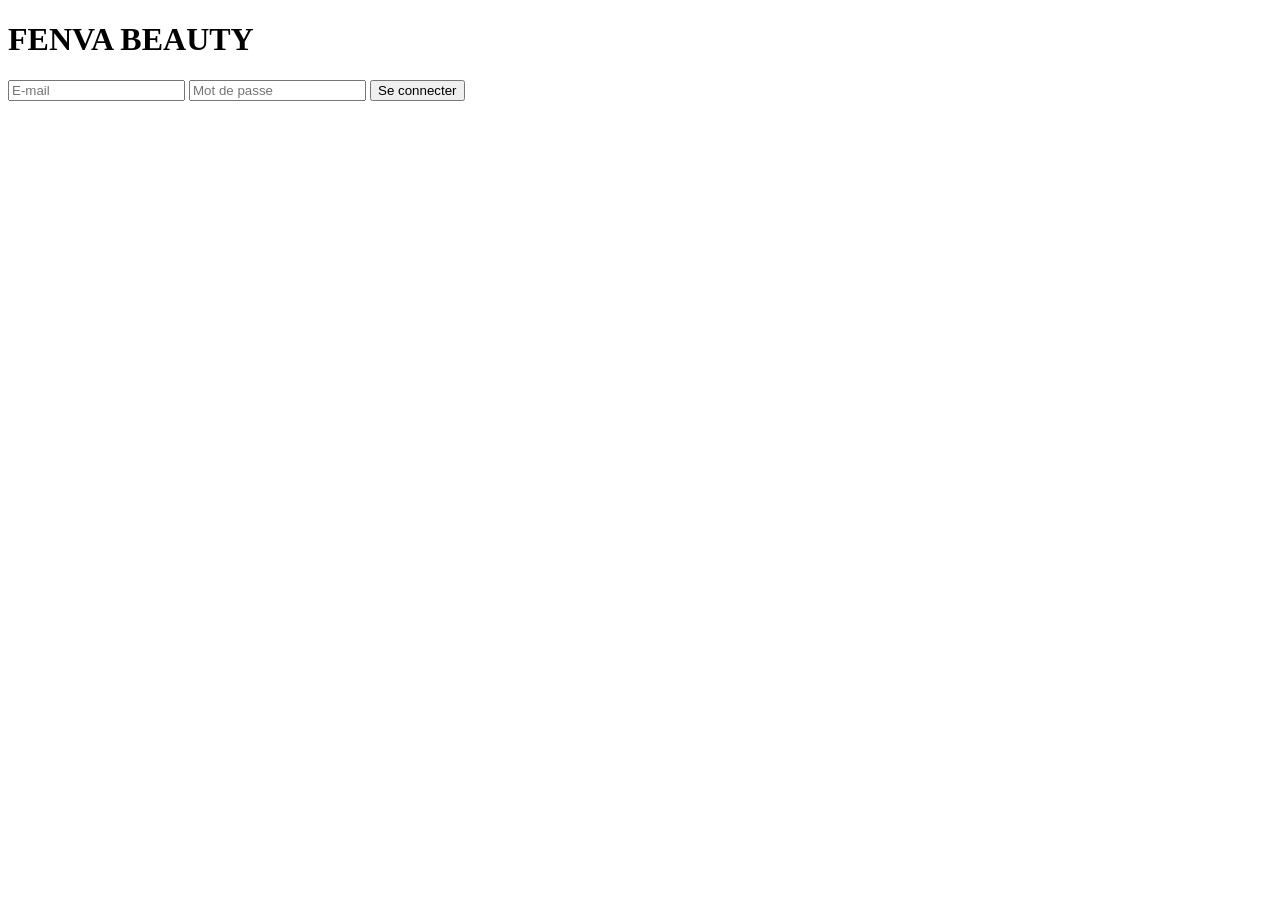
==== commit b2a3af33: "Update admin.html" ====
--- a/admin.html
+++ b/admin.html
@@ -1,1073 +1,52 @@
 <!DOCTYPE html>
 <html lang="fr">
 <head>
-<meta charset="UTF-8">
-<meta name="viewport" content="width=device-width, initial-scale=1, viewport-fit=cover">
-<title>FENVA BEAUTY — Administration</title>
-
-<link href="https://fonts.googleapis.com/css2?family=Cormorant+Garamond:ital,wght@0,700&family=Jost:wght@300;400;500;600&display=swap" rel="stylesheet">
-
-<style>
-  :root{
-    --cream:#F7F4EE;
-    --beige:#E9E3D8;
-    --nude:#1F6F64;
-    --brown:#262322;
-    --gold:#2F8577;
-    --white:#FFFFFF;
-    --line:#E1DACB;
-
-    box-sizing:border-box;
-    padding-top:env(safe-area-inset-top,0px);
-    padding-bottom:env(safe-area-inset-bottom,0px);
-  }
-
-  @media (prefers-color-scheme: dark){
-    :root:not([data-theme="light"]){
-      --cream:#1B1A18;
-      --beige:#242220;
-      --nude:#5FBFAE;
-      --brown:#EDE8E0;
-      --gold:#4FA695;
-      --white:#211F1D;
-      --line:#33312D;
-    }
-  }
-
-  :root[data-theme="dark"]{
-    --cream:#1B1A18;
-    --beige:#242220;
-    --nude:#5FBFAE;
-    --brown:#EDE8E0;
-    --gold:#4FA695;
-    --white:#211F1D;
-    --line:#33312D;
-  }
-
-  *{
-    box-sizing:border-box;
-    margin:0;
-    padding:0;
-  }
-
-  body{
-    background:var(--cream);
-    color:var(--brown);
-    font-family:'Jost',sans-serif;
-    font-weight:300;
-    min-height:100%;
-  }
-
-  .wrap{
-    max-width:760px;
-    margin:0 auto;
-    padding:48px 24px 80px;
-  }
-
-  h1{
-    font-family:'Cormorant Garamond',serif;
-    font-weight:700;
-    font-size:32px;
-    margin-bottom:6px;
-  }
-
-  .sub{
-    opacity:.6;
-    font-size:14px;
-    margin-bottom:36px;
-  }
-
-  .card{
-    background:var(--white);
-    border:1px solid var(--line);
-    border-radius:8px;
-    padding:26px;
-    margin-bottom:26px;
-  }
-
-  label{
-    display:block;
-    font-size:13px;
-    font-weight:600;
-    margin:14px 0 6px;
-  }
-
-  label:first-child{
-    margin-top:0;
-  }
-
-  input,select,textarea{
-    width:100%;
-    padding:11px 14px;
-    border:1px solid var(--line);
-    border-radius:4px;
-    background:var(--cream);
-    color:var(--brown);
-    font-family:'Jost',sans-serif;
-    font-size:14px;
-  }
-
-  textarea{
-    resize:vertical;
-    min-height:70px;
-  }
-
-  .btn{
-    display:inline-block;
-    background:var(--gold);
-    color:#fff;
-    border:none;
-    border-radius:4px;
-    padding:13px 28px;
-    font-size:14px;
-    font-weight:600;
-    cursor:pointer;
-    margin-top:18px;
-  }
-
-  .btn:hover{
-    opacity:.92;
-  }
-
-  .btn-danger{
-    background:#B4453A;
-    color:#fff;
-    border:none;
-    border-radius:4px;
-    padding:8px 14px;
-    font-size:13px;
-    cursor:pointer;
-  }
-
-  .btn-logout{
-    background:transparent;
-    color:var(--brown);
-    border:1px solid var(--line);
-    border-radius:4px;
-    padding:9px 16px;
-    font-size:13px;
-    cursor:pointer;
-  }
-
-  .list{
-    display:flex;
-    flex-direction:column;
-    gap:10px;
-  }
-
-  .item{
-    display:flex;
-    align-items:center;
-    justify-content:space-between;
-    gap:12px;
-    border:1px solid var(--line);
-    border-radius:6px;
-    padding:12px 16px;
-    background:var(--white);
-  }
-
-  .item .info{
-    font-size:14px;
-  }
-
-  .item .info b{
-    font-weight:600;
-  }
-
-  .item .cat-tag{
-    font-size:12px;
-    opacity:.6;
-    margin-top:3px;
-  }
-
-  .locked{
-    display:flex;
-    align-items:center;
-    justify-content:center;
-    min-height:70vh;
-  }
-
-  .locked-box{
-    text-align:center;
-    max-width:320px;
-    width:100%;
-  }
-
-  .locked input{
-    margin-top:16px;
-    text-align:center;
-  }
-
-  .locked input + input{
-    margin-top:10px;
-  }
-
-  .msg{
-    font-size:13px;
-    color:var(--gold);
-    margin-top:8px;
-    min-height:16px;
-  }
-
-  .note{
-    font-size:13px;
-    opacity:.6;
-    margin-top:10px;
-    line-height:1.5;
-  }
-
-  .topbar{
-    display:flex;
-    align-items:center;
-    justify-content:space-between;
-    gap:16px;
-    margin-bottom:36px;
-  }
-
-  .topbar .sub{
-    margin-bottom:0;
-  }
-
-  @media(max-width:520px){
-    .topbar{
-      align-items:flex-start;
-      flex-direction:column;
-    }
-
-    .item{
-      align-items:flex-start;
-      flex-direction:column;
-    }
-
-    .btn-danger{
-      width:100%;
-    }
-  }
-</style>
+  <meta charset="UTF-8">
+  <meta name="viewport" content="width=device-width, initial-scale=1.0">
+  <title>Test FENVA BEAUTY</title>
 </head>
 
 <body>
 
-<!-- =========================
-     CONNEXION ADMIN
-========================= -->
+  <h1>FENVA BEAUTY</h1>
 
-<div id="lockScreen" class="locked">
+  <input
+    id="email"
+    type="email"
+    placeholder="E-mail"
+  >
 
-  <div class="locked-box">
+  <input
+    id="password"
+    type="password"
+    placeholder="Mot de passe"
+  >
 
-    <h1>Administration</h1>
+  <button
+    id="loginBtn"
+    type="button"
+  >
+    Se connecter
+  </button>
 
-    <p class="sub">FENVA BEAUTY</p>
+  <p id="message"></p>
 
-    <label for="emailInput">Adresse e-mail</label>
+  <script>
 
-    <input
-      id="emailInput"
-      type="email"
-      placeholder="Adresse e-mail"
-      autocomplete="username"
-    >
+    document
+      .getElementById('loginBtn')
+      .addEventListener('click', function(){
 
-    <label for="passwordInput">Mot de passe</label>
+        alert('LE BOUTON FONCTIONNE');
 
-    <input
-      id="passwordInput"
-      type="password"
-      placeholder="Mot de passe"
-      autocomplete="current-password"
-    >
-
-    <button class="btn" id="loginBtn">
-      Se connecter
-    </button>
-
-    <div class="msg" id="lockMsg"></div>
-
-  </div>
-
-</div>
-
-
-<!-- =========================
-     ADMINISTRATION
-========================= -->
-
-<div id="adminScreen" class="wrap" style="display:none;">
-
-  <div class="topbar">
-
-    <div>
-      <h1>Gestion des produits</h1>
-      <p class="sub">
-        Administration FENVA BEAUTY
-      </p>
-    </div>
-
-    <button class="btn-logout" id="logoutBtn">
-      Déconnexion
-    </button>
-
-  </div>
-
-
-  <!-- AJOUT PRODUIT -->
-
-  <div class="card">
-
-    <label for="pname">
-      Nom du produit
-    </label>
-
-    <input
-      id="pname"
-      type="text"
-      placeholder="Ex. Sérum Éclat"
-    >
-
-
-    <label for="pprice">
-      Prix
-    </label>
-
-    <input
-      id="pprice"
-      type="text"
-      placeholder="Ex. 1 200 HTG"
-    >
-
-
-    <label for="pcat">
-      Catégorie
-    </label>
-
-    <select id="pcat">
-
-      <option>Soins du visage</option>
-
-      <option>Soins du corps</option>
-
-      <option>Soins des cheveux</option>
-
-      <option>Parfums</option>
-
-      <option>Maquillage</option>
-
-      <option>Accessoires</option>
-
-    </select>
-
-
-    <label for="pdesc">
-      Description (optionnel)
-    </label>
-
-    <textarea
-      id="pdesc"
-      placeholder="Courte description du produit"
-    ></textarea>
-
-
-    <button class="btn" id="addProductBtn">
-      Ajouter le produit
-    </button>
-
-    <div class="msg" id="formMsg"></div>
-
-  </div>
-
-
-  <!-- LISTE PRODUITS -->
-
-  <h1 style="font-size:22px;margin-bottom:16px;">
-    Produits actuels
-  </h1>
-
-  <div class="list" id="productList"></div>
-
-  <p class="note">
-    Les produits sont maintenant enregistrés dans Supabase.
-    Ils peuvent donc être accessibles depuis les différents appareils
-    qui utilisent la boutique.
-  </p>
-
-</div>
-
-
-<script>
-
-/* =========================================================
-   CONFIGURATION SUPABASE
-========================================================= */
-
-var SUPABASE_URL =
-  'https://pgiualcqiiilgmjqdwlfq.supabase.co';
-
-var SUPABASE_KEY =
-  'sb_publishable_KCYLHW-qWK7QVmLyNw5DlA_KRvSmNtB';
-
-var TABLE = 'produits';
-
-var accessToken = null;
-
-
-/* =========================================================
-   HEADERS SUPABASE
-========================================================= */
-
-function getHeaders(){
-
-  return {
-    'apikey': SUPABASE_KEY,
-    'Authorization':
-      'Bearer ' + (accessToken || SUPABASE_KEY),
-    'Content-Type':'application/json'
-  };
-
-}
-
-
-/* =========================================================
-   ECHAPPEMENT HTML
-========================================================= */
-
-function esc(s){
-
-  return String(s).replace(
-    /[&<>"]/g,
-    function(c){
-
-      return {
-        '&':'&amp;',
-        '<':'&lt;',
-        '>':'&gt;',
-        '"':'&quot;'
-
-      }[c];
-
-    }
-  );
-
-}
-
-
-/* =========================================================
-   CONNEXION SUPABASE AUTH
-========================================================= */
-
-function loginAdmin(email,password){
-
-  return fetch(
-    SUPABASE_URL +
-    '/auth/v1/token?grant_type=password',
-    {
-
-      method:'POST',
-
-      headers:{
-        'apikey':SUPABASE_KEY,
-        'Content-Type':'application/json'
-      },
-
-      body:JSON.stringify({
-        email:email,
-        password:password
-      })
-
-    }
-  )
-
-  .then(function(r){
-
-    return r.text().then(function(raw){
-
-      var data = {};
-
-      try{
-        data = JSON.parse(raw);
-      }catch(e){}
-
-      if(!r.ok){
-
-        throw new Error(
-          'Supabase ' +
-          r.status +
-          ': ' +
-          (
-            data.error_description ||
-            data.msg ||
-            data.message ||
-            raw ||
-            'Erreur inconnue'
-          )
-        );
-
-      }
-
-      if(!data.access_token){
-
-        throw new Error(
-          'Supabase : aucun access_token reçu.'
-        );
-
-      }
-
-      accessToken = data.access_token;
-
-      return true;
-
-    });
-
-  });
-
-}
-
-
-/* =========================================================
-   DECONNEXION
-========================================================= */
-
-function logoutAdmin(){
-
-  if(!accessToken){
-
-    return Promise.resolve();
-
-  }
-
-  var token = accessToken;
-
-  accessToken = null;
-
-  return fetch(
-    SUPABASE_URL +
-    '/auth/v1/logout',
-    {
-
-      method:'POST',
-
-      headers:{
-        'apikey':SUPABASE_KEY,
-        'Authorization':'Bearer ' + token
-      }
-
-    }
-  ).catch(function(){});
-
-}
-
-
-/* =========================================================
-   RECUPERER LES PRODUITS
-========================================================= */
-
-function fetchProducts(){
-
-  return fetch(
-    SUPABASE_URL +
-    '/rest/v1/' +
-    TABLE +
-    '?select=*&order=created_at.desc',
-    {
-      headers:getHeaders()
-    }
-  )
-
-  .then(function(r){
-
-    if(!r.ok){
-
-      throw new Error(
-        'Impossible de charger les produits.'
-      );
-
-    }
-
-    return r.json();
-
-  })
-
-  .catch(function(error){
-
-    console.error(
-      'Erreur chargement produits:',
-      error
-    );
-
-    return [];
-
-  });
-
-}
-
-
-/* =========================================================
-   AFFICHER LES PRODUITS
-========================================================= */
-
-function renderList(){
-
-  var list =
-    document.getElementById('productList');
-
-  list.innerHTML =
-    '<p class="sub">Chargement...</p>';
-
-  fetchProducts().then(function(products){
-
-    if(!products.length){
-
-      list.innerHTML =
-        '<p class="sub">Aucun produit pour l\'instant.</p>';
-
-      return;
-
-    }
-
-    list.innerHTML =
-      products.map(function(p){
-
-        return (
-
-          '<div class="item">' +
-
-            '<div class="info">' +
-
-              '<b>' +
-              esc(p.name) +
-              '</b>' +
-
-              ' — ' +
-
-              esc(p.price) +
-
-              '<div class="cat-tag">' +
-              esc(p.cat || '') +
-              '</div>' +
-
-            '</div>' +
-
-            '<button ' +
-            'class="btn-danger" ' +
-            'onclick="removeProduct(' +
-            Number(p.id) +
-            ')">' +
-
-            'Supprimer' +
-
-            '</button>' +
-
-          '</div>'
-
-        );
-
-      }).join('');
-
-  });
-
-}
-
-
-/* =========================================================
-   AJOUTER UN PRODUIT
-========================================================= */
-
-function addProduct(){
-
-  var name =
-    document.getElementById('pname')
-    .value.trim();
-
-  var price =
-    document.getElementById('pprice')
-    .value.trim();
-
-  var cat =
-    document.getElementById('pcat')
-    .value;
-
-  var desc =
-    document.getElementById('pdesc')
-    .value.trim();
-
-  var msg =
-    document.getElementById('formMsg');
-
-
-  if(!name || !price){
-
-    msg.textContent =
-      'Nom et prix sont requis.';
-
-    return;
-
-  }
-
-
-  if(!accessToken){
-
-    msg.textContent =
-      'Votre session administrateur a expiré.';
-
-    return;
-
-  }
-
-
-  msg.textContent =
-    'Ajout en cours…';
-
-
-  var product = {
-
-    name:name,
-
-    price:price,
-
-    cat:cat,
-
-    desc:desc
-
-  };
-
-
-  fetch(
-    SUPABASE_URL +
-    '/rest/v1/' +
-    TABLE,
-    {
-
-      method:'POST',
-
-      headers:Object.assign(
-        {},
-        getHeaders(),
-        {
-          'Prefer':'return=representation'
-        }
-      ),
-
-      body:JSON.stringify(product)
-
-    }
-  )
-
-  .then(function(r){
-
-    if(!r.ok){
-
-      return r.text().then(function(raw){
-
-        throw new Error(
-          raw ||
-          'Impossible d\'ajouter le produit.'
-        );
+        document
+          .getElementById('message')
+          .textContent =
+          'JavaScript fonctionne correctement.';
 
       });
 
-    }
-
-    return r.json();
-
-  })
-
-  .then(function(){
-
-    msg.textContent =
-      'Produit ajouté.';
-
-
-    document.getElementById('pname')
-      .value = '';
-
-    document.getElementById('pprice')
-      .value = '';
-
-    document.getElementById('pdesc')
-      .value = '';
-
-
-    renderList();
-
-  })
-
-  .catch(function(error){
-
-    console.error(
-      'Erreur ajout produit:',
-      error
-    );
-
-    msg.textContent =
-      'Erreur : ' + error.message;
-
-  });
-
-}
-
-
-/* =========================================================
-   SUPPRIMER UN PRODUIT
-========================================================= */
-
-function removeProduct(id){
-
-  if(!accessToken){
-
-    alert(
-      'Votre session administrateur a expiré.'
-    );
-
-    return;
-
-  }
-
-
-  if(!confirm(
-    'Supprimer ce produit ?'
-  )){
-
-    return;
-
-  }
-
-
-  fetch(
-    SUPABASE_URL +
-    '/rest/v1/' +
-    TABLE +
-    '?id=eq.' +
-    encodeURIComponent(id),
-    {
-
-      method:'DELETE',
-
-      headers:getHeaders()
-
-    }
-  )
-
-  .then(function(r){
-
-    if(!r.ok){
-
-      return r.text().then(function(raw){
-
-        throw new Error(
-          raw ||
-          'Impossible de supprimer le produit.'
-        );
-
-      });
-
-    }
-
-    renderList();
-
-  })
-
-  .catch(function(error){
-
-    console.error(
-      'Erreur suppression:',
-      error
-    );
-
-    alert(
-      'Erreur : ' +
-      error.message
-    );
-
-  });
-
-}
-
-
-/* =========================================================
-   EVENEMENT CONNEXION
-========================================================= */
-
-document
-  .getElementById('loginBtn')
-  .addEventListener(
-    'click',
-    function(){
-
-      var email =
-        document
-        .getElementById('emailInput')
-        .value
-        .trim();
-
-      var password =
-        document
-        .getElementById('passwordInput')
-        .value;
-
-      var msg =
-        document
-        .getElementById('lockMsg');
-
-
-      if(!email || !password){
-
-        msg.textContent =
-          'E-mail et mot de passe sont requis.';
-
-        return;
-
-      }
-
-
-      msg.textContent =
-        'Connexion en cours…';
-
-
-      loginAdmin(
-        email,
-        password
-      )
-
-      .then(function(){
-
-        msg.textContent = '';
-
-        document
-          .getElementById('lockScreen')
-          .style.display = 'none';
-
-        document
-          .getElementById('adminScreen')
-          .style.display = 'block';
-
-        renderList();
-
-      })
-
-      .catch(function(error){
-
-        accessToken = null;
-
-        console.error(
-          'Erreur Supabase Auth:',
-          error
-        );
-
-        msg.textContent =
-          error.message ||
-          'Erreur de connexion à Supabase.';
-
-      });
-
-    }
-  );
-
-
-/* =========================================================
-   ENTER SUR EMAIL
-========================================================= */
-
-document
-  .getElementById('emailInput')
-  .addEventListener(
-    'keydown',
-    function(e){
-
-      if(e.key === 'Enter'){
-
-        document
-          .getElementById('passwordInput')
-          .focus();
-
-      }
-
-    }
-  );
-
-
-/* =========================================================
-   ENTER SUR MOT DE PASSE
-========================================================= */
-
-document
-  .getElementById('passwordInput')
-  .addEventListener(
-    'keydown',
-    function(e){
-
-      if(e.key === 'Enter'){
-
-        document
-          .getElementById('loginBtn')
-          .click();
-
-      }
-
-    }
-  );
-
-
-/* =========================================================
-   BOUTON AJOUT
-========================================================= */
-
-document
-  .getElementById('addProductBtn')
-  .addEventListener(
-    'click',
-    addProduct
-  );
-
-
-/* =========================================================
-   DECONNEXION
-========================================================= */
-
-document
-  .getElementById('logoutBtn')
-  .addEventListener(
-    'click',
-    function(){
-
-      logoutAdmin().then(function(){
-
-        document
-          .getElementById('adminScreen')
-          .style.display = 'none';
-
-        document
-          .getElementById('lockScreen')
-          .style.display = 'flex';
-
-        document
-          .getElementById('emailInput')
-          .value = '';
-
-        document
-          .getElementById('passwordInput')
-          .value = '';
-
-        document
-          .getElementById('lockMsg')
-          .textContent = '';
-
-        document
-          .getElementById('formMsg')
-          .textContent = '';
-
-      });
-
-    }
-  );
-
-
-/* =========================================================
-   EXPORT POUR LES BOUTONS SUPPRIMER
-========================================================= */
-
-window.removeProduct = removeProduct;
-
-</script>
+  </script>
 
 </body>
 </html>
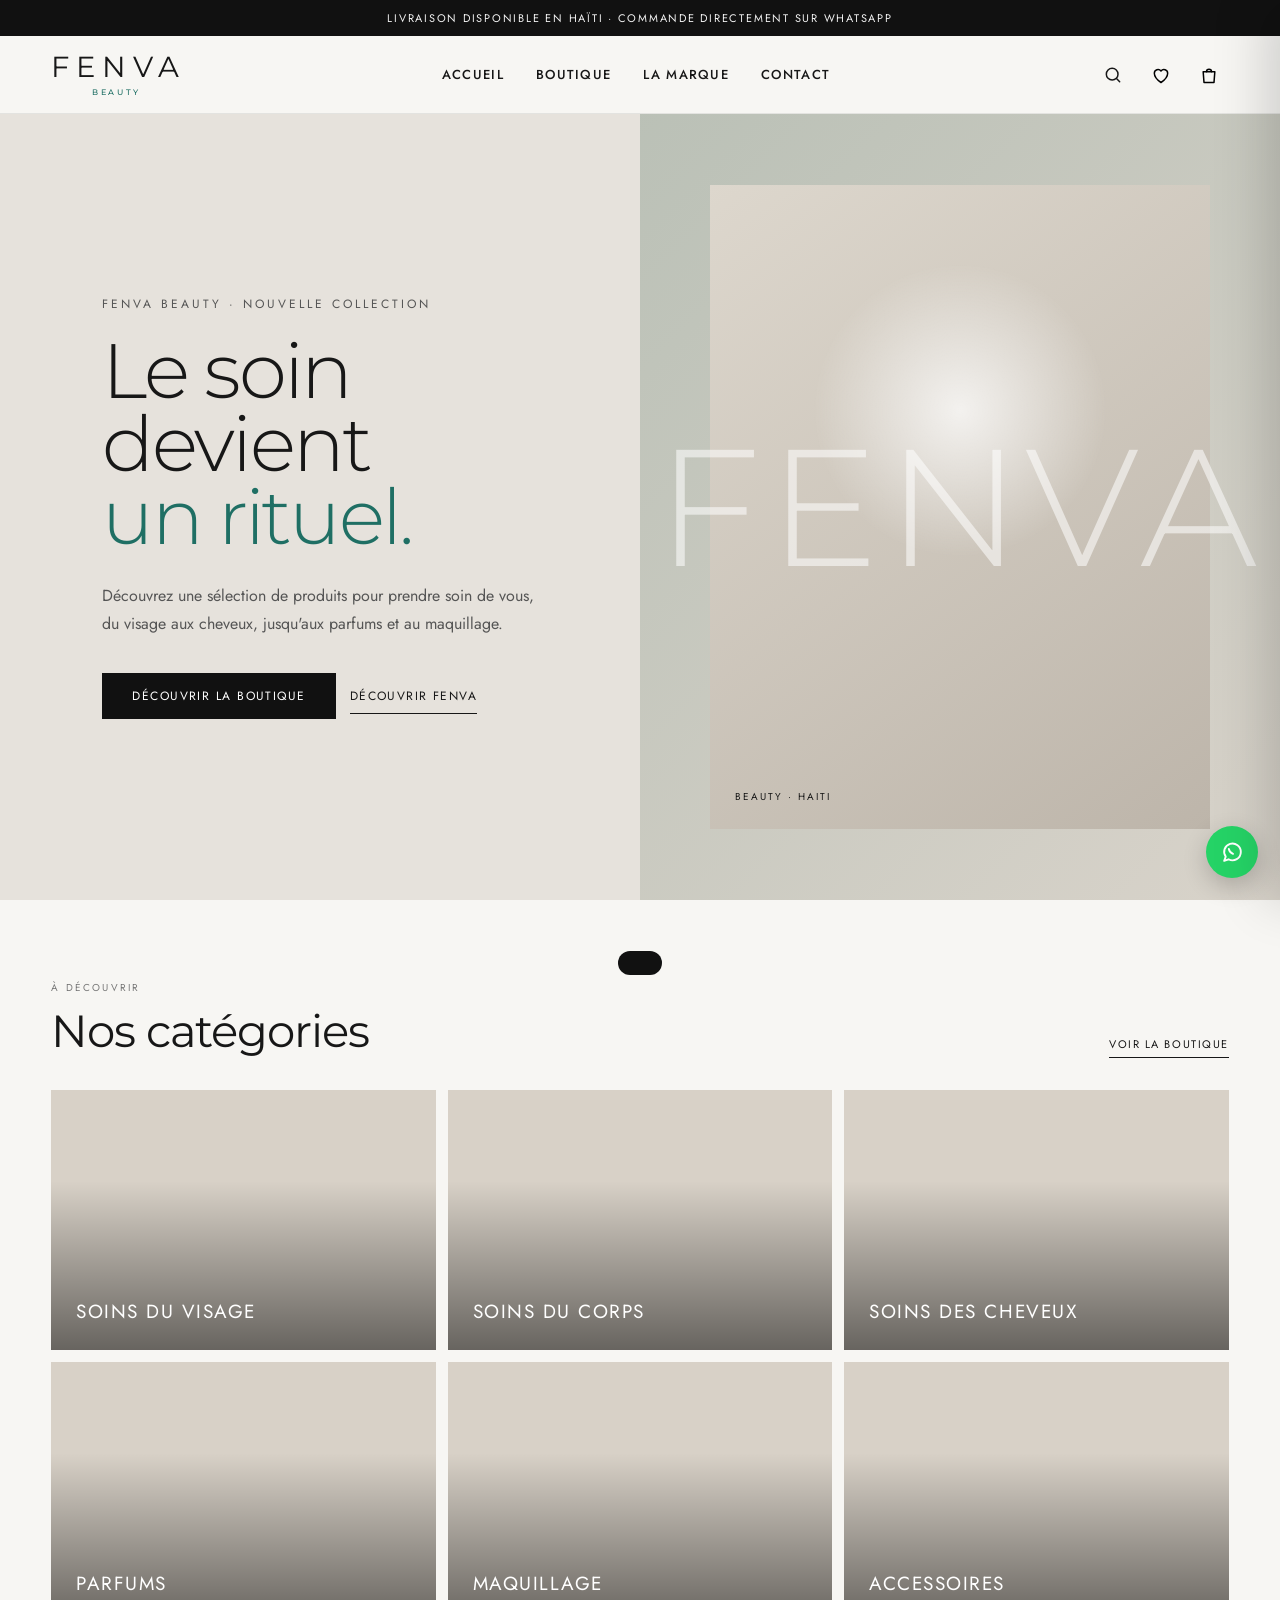
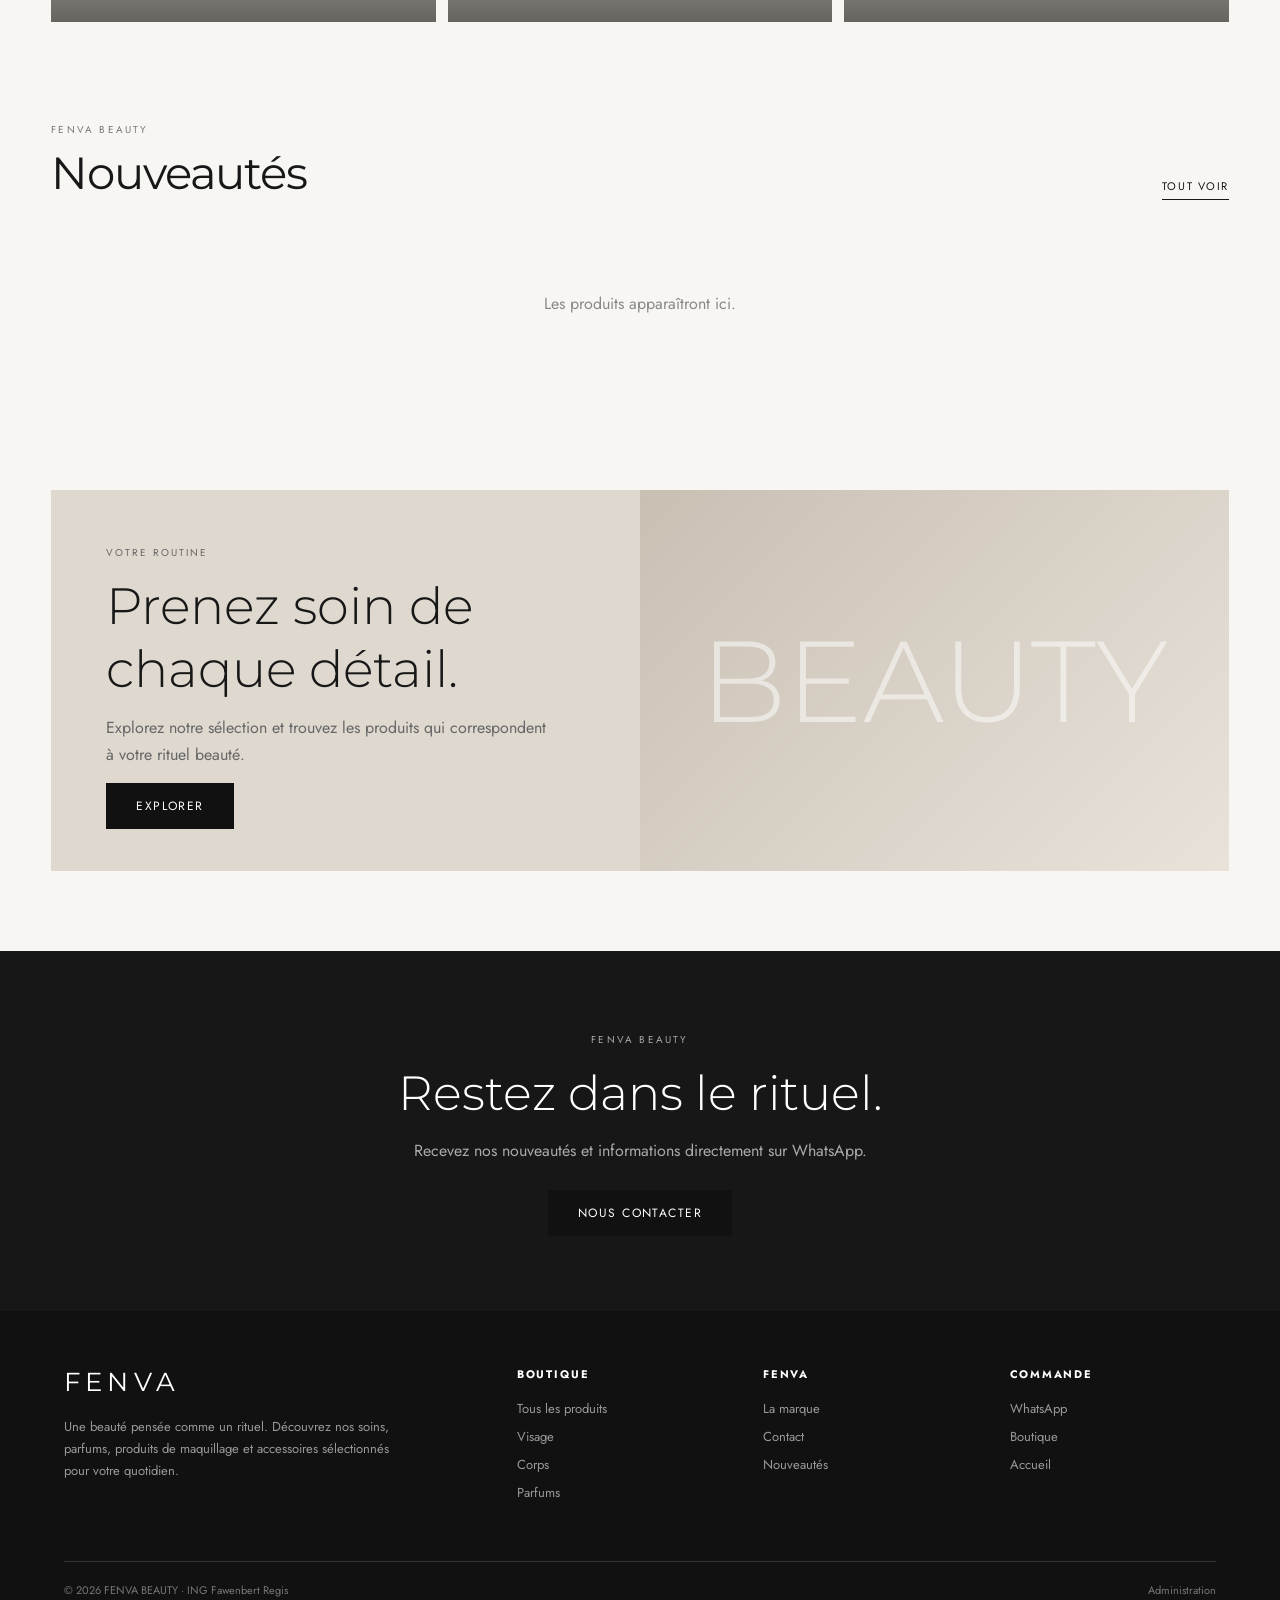
==== commit 872f1af4: "Update print statement from 'Hello' to 'Goodbye'" ====
--- a/admin.html
+++ b/admin.html
@@ -1,52 +1,3263 @@
 <!DOCTYPE html>
 <html lang="fr">
 <head>
-  <meta charset="UTF-8">
-  <meta name="viewport" content="width=device-width, initial-scale=1.0">
-  <title>Test FENVA BEAUTY</title>
+<meta charset="UTF-8">
+<meta name="viewport" content="width=device-width, initial-scale=1">
+
+<title>FENVA BEAUTY — Cosmétiques premium</title>
+
+<meta name="description"
+      content="FENVA BEAUTY — Soins du visage, du corps, des cheveux, parfums, maquillage et accessoires.">
+
+<link href="https://fonts.googleapis.com/css2?family=Jost:wght@300;400;500;600&family=Montserrat:wght@300;400;500;600&display=swap" rel="stylesheet">
+
+<style>
+:root{
+    --page:#f7f6f3;
+    --ink:#171717;
+    --muted:#777;
+    --card:#fff;
+    --line:#dedbd5;
+    --black:#111;
+    --soft:#eeeae4;
+    --accent:#1f6f64;
+    --accent-dark:#18574f;
+    --white:#fff;
+}
+
+*{
+    box-sizing:border-box;
+    margin:0;
+}
+
+html{
+    scroll-behavior:smooth;
+}
+
+body{
+    font-family:'Jost',sans-serif;
+    background:var(--page);
+    color:var(--ink);
+}
+
+button,
+input,
+textarea,
+select{
+    font:inherit;
+}
+
+button{
+    border:0;
+    background:none;
+    cursor:pointer;
+}
+
+a{
+    color:inherit;
+    text-decoration:none;
+}
+
+img{
+    max-width:100%;
+    display:block;
+}
+
+:focus-visible{
+    outline:2px solid var(--accent);
+    outline-offset:3px;
+}
+
+svg{
+    width:20px;
+    height:20px;
+    fill:none;
+    stroke:currentColor;
+    stroke-width:1.8;
+    stroke-linecap:round;
+    stroke-linejoin:round;
+}
+
+/* =========================================================
+   TOP BAR
+========================================================= */
+
+.topbar{
+    height:36px;
+    background:#111;
+    color:#fff;
+    display:flex;
+    align-items:center;
+    justify-content:center;
+    padding:0 20px;
+    font-size:11px;
+    letter-spacing:.16em;
+    text-transform:uppercase;
+}
+
+.topbar span{
+    opacity:.95;
+}
+
+/* =========================================================
+   HEADER
+========================================================= */
+
+header{
+    position:sticky;
+    top:0;
+    z-index:50;
+    height:78px;
+    background:rgba(247,246,243,.96);
+    backdrop-filter:blur(12px);
+    border-bottom:1px solid rgba(0,0,0,.08);
+    display:flex;
+    align-items:center;
+    padding:0 clamp(18px,4vw,60px);
+}
+
+.logo{
+    display:flex;
+    flex-direction:column;
+    align-items:center;
+    line-height:1;
+    flex:none;
+}
+
+.logo b{
+    font:400 clamp(22px,2.3vw,31px)/1 'Montserrat',sans-serif;
+    letter-spacing:.23em;
+    margin-right:-.23em;
+}
+
+.logo small{
+    margin-top:6px;
+    font:500 8px 'Montserrat',sans-serif;
+    letter-spacing:.32em;
+    color:var(--accent);
+    margin-right:-.32em;
+}
+
+nav{
+    display:flex;
+    gap:32px;
+    margin-left:auto;
+    margin-right:auto;
+}
+
+nav a{
+    position:relative;
+    font-size:13px;
+    font-weight:500;
+    letter-spacing:.1em;
+    text-transform:uppercase;
+    padding:29px 0;
+}
+
+nav a::after{
+    content:"";
+    position:absolute;
+    left:0;
+    right:100%;
+    bottom:20px;
+    height:1px;
+    background:var(--ink);
+    transition:right .25s ease;
+}
+
+nav a:hover::after,
+nav a.on::after{
+    right:0;
+}
+
+.tools{
+    display:flex;
+    align-items:center;
+    gap:8px;
+}
+
+.icon-btn{
+    position:relative;
+    width:40px;
+    height:40px;
+    display:grid;
+    place-items:center;
+    border-radius:50%;
+}
+
+.icon-btn:hover{
+    background:var(--soft);
+}
+
+.badge{
+    position:absolute;
+    top:1px;
+    right:0;
+    min-width:17px;
+    height:17px;
+    padding:0 4px;
+    border-radius:20px;
+    background:var(--accent);
+    color:#fff;
+    font-size:9px;
+    display:grid;
+    place-items:center;
+}
+
+.badge:empty{
+    display:none;
+}
+
+.menu{
+    display:none;
+}
+
+/* =========================================================
+   HERO
+========================================================= */
+
+.hero{
+    position:relative;
+    min-height:calc(100vh - 114px);
+    display:grid;
+    grid-template-columns:1fr 1fr;
+    overflow:hidden;
+    background:#e6e2dc;
+}
+
+.hero-copy{
+    display:flex;
+    flex-direction:column;
+    justify-content:center;
+    padding:clamp(45px,8vw,110px);
+    position:relative;
+    z-index:2;
+}
+
+.hero-kicker{
+    font-size:12px;
+    letter-spacing:.25em;
+    text-transform:uppercase;
+    margin-bottom:22px;
+    color:#555;
+}
+
+.hero h1{
+    font:300 clamp(45px,6vw,90px)/.95 'Montserrat',sans-serif;
+    letter-spacing:-.035em;
+    max-width:700px;
+}
+
+.hero h1 span{
+    display:block;
+    color:var(--accent);
+}
+
+.hero-description{
+    max-width:480px;
+    margin-top:28px;
+    color:#555;
+    font-size:16px;
+    line-height:1.8;
+}
+
+.hero-actions{
+    display:flex;
+    align-items:center;
+    gap:14px;
+    margin-top:34px;
+    flex-wrap:wrap;
+}
+
+.primary-btn{
+    background:var(--black);
+    color:#fff;
+    padding:14px 30px;
+    font-size:12px;
+    letter-spacing:.12em;
+    text-transform:uppercase;
+    transition:.25s;
+}
+
+.primary-btn:hover{
+    background:var(--accent);
+    transform:translateY(-2px);
+}
+
+.secondary-btn{
+    border-bottom:1px solid var(--ink);
+    padding:8px 0;
+    font-size:12px;
+    letter-spacing:.12em;
+    text-transform:uppercase;
+}
+
+.hero-visual{
+    min-height:600px;
+    background:
+        linear-gradient(
+            135deg,
+            rgba(31,111,100,.14),
+            rgba(255,255,255,.1)
+        ),
+        #d4cec4;
+    display:flex;
+    align-items:center;
+    justify-content:center;
+    overflow:hidden;
+}
+
+.hero-visual-inner{
+    width:78%;
+    height:82%;
+    background:
+        radial-gradient(circle at 50% 35%,rgba(255,255,255,.75),transparent 30%),
+        linear-gradient(145deg,#ddd7cd,#bdb5aa);
+    display:flex;
+    align-items:center;
+    justify-content:center;
+    position:relative;
+}
+
+.hero-brand{
+    font:300 clamp(80px,13vw,190px) 'Montserrat',sans-serif;
+    color:rgba(255,255,255,.55);
+    letter-spacing:.04em;
+}
+
+.hero-label{
+    position:absolute;
+    bottom:25px;
+    left:25px;
+    font-size:10px;
+    letter-spacing:.2em;
+    text-transform:uppercase;
+}
+
+/* =========================================================
+   SECTION
+========================================================= */
+
+.section{
+    max-width:1400px;
+    margin:auto;
+    padding:80px clamp(18px,4vw,60px);
+}
+
+.section-header{
+    display:flex;
+    justify-content:space-between;
+    align-items:flex-end;
+    gap:20px;
+    margin-bottom:32px;
+}
+
+.section-kicker{
+    font-size:10px;
+    letter-spacing:.22em;
+    text-transform:uppercase;
+    color:var(--muted);
+    margin-bottom:8px;
+}
+
+.section-title{
+    font:400 clamp(28px,4vw,45px) 'Montserrat',sans-serif;
+    letter-spacing:-.025em;
+}
+
+.section-link{
+    font-size:11px;
+    letter-spacing:.14em;
+    text-transform:uppercase;
+    border-bottom:1px solid var(--ink);
+    padding-bottom:5px;
+}
+
+/* =========================================================
+   CATEGORIES
+========================================================= */
+
+.categories{
+    display:grid;
+    grid-template-columns:repeat(3,1fr);
+    gap:12px;
+}
+
+.category{
+    position:relative;
+    height:260px;
+    overflow:hidden;
+    background:#d8d1c7;
+    display:flex;
+    align-items:flex-end;
+    padding:25px;
+    isolation:isolate;
+}
+
+.category::before{
+    content:"";
+    position:absolute;
+    inset:0;
+    background:linear-gradient(
+        to top,
+        rgba(0,0,0,.52),
+        rgba(0,0,0,0) 65%
+    );
+    z-index:-1;
+}
+
+.category.has-image{
+    background-size:cover;
+    background-position:center;
+}
+
+.category-name{
+    color:#fff;
+    font-size:19px;
+    font-weight:400;
+    letter-spacing:.08em;
+    text-transform:uppercase;
+}
+
+/* =========================================================
+   PRODUCTS
+========================================================= */
+
+.product-grid{
+    display:grid;
+    grid-template-columns:repeat(4,1fr);
+    gap:25px 16px;
+}
+
+.product-card{
+    position:relative;
+}
+
+.product-image{
+    position:relative;
+    width:100%;
+    aspect-ratio:4/5;
+    overflow:hidden;
+    background:#e4dfd7;
+    display:flex;
+    align-items:center;
+    justify-content:center;
+    cursor:pointer;
+}
+
+.product-image img{
+    width:100%;
+    height:100%;
+    object-fit:cover;
+    transition:transform .5s ease;
+}
+
+.product-image:hover img{
+    transform:scale(1.035);
+}
+
+.product-placeholder{
+    font:300 90px 'Montserrat',sans-serif;
+    color:rgba(0,0,0,.16);
+}
+
+.product-info{
+    padding:12px 2px 0;
+}
+
+.product-name{
+    font-size:14px;
+    font-weight:500;
+}
+
+.product-category{
+    color:#888;
+    font-size:11px;
+    margin-top:3px;
+}
+
+.product-price{
+    color:var(--accent);
+    font-size:14px;
+    font-weight:500;
+    margin-top:5px;
+}
+
+.favorite{
+    position:absolute;
+    top:10px;
+    right:10px;
+    width:38px;
+    height:38px;
+    background:rgba(255,255,255,.92);
+    border-radius:50%;
+    display:grid;
+    place-items:center;
+    z-index:2;
+}
+
+.favorite.on{
+    color:var(--accent);
+}
+
+.favorite.on svg{
+    fill:currentColor;
+}
+
+/* =========================================================
+   FILTERS
+========================================================= */
+
+.shop-tools{
+    display:flex;
+    flex-wrap:wrap;
+    gap:9px;
+    align-items:center;
+    margin-bottom:35px;
+}
+
+.chip{
+    padding:9px 17px;
+    border:1px solid var(--line);
+    border-radius:30px;
+    font-size:11px;
+    letter-spacing:.05em;
+    background:transparent;
+}
+
+.chip[aria-pressed="true"]{
+    background:var(--ink);
+    color:#fff;
+    border-color:var(--ink);
+}
+
+.search-box{
+    margin-left:auto;
+    display:flex;
+    align-items:center;
+    gap:8px;
+    border-bottom:1px solid var(--ink);
+    padding:7px 0;
+    min-width:210px;
+}
+
+.search-box input{
+    width:100%;
+    border:0;
+    outline:0;
+    background:transparent;
+    font-size:12px;
+}
+
+.sort-select{
+    border:0;
+    border-bottom:1px solid var(--ink);
+    background:transparent;
+    padding:7px 0;
+    outline:none;
+    font-size:12px;
+}
+
+/* =========================================================
+   PROMO
+========================================================= */
+
+.promo{
+    margin-top:20px;
+    background:#ded8ce;
+    min-height:300px;
+    display:grid;
+    grid-template-columns:1fr 1fr;
+}
+
+.promo-copy{
+    display:flex;
+    flex-direction:column;
+    justify-content:center;
+    padding:55px;
+}
+
+.promo-copy small{
+    text-transform:uppercase;
+    letter-spacing:.2em;
+    font-size:10px;
+    color:#666;
+}
+
+.promo-copy h2{
+    font:300 clamp(32px,4vw,55px) 'Montserrat',sans-serif;
+    margin:14px 0;
+}
+
+.promo-copy p{
+    color:#666;
+    line-height:1.7;
+    max-width:450px;
+}
+
+.promo-visual{
+    background:
+        linear-gradient(
+            135deg,
+            #c9c0b4,
+            #e8e2d9
+        );
+    display:grid;
+    place-items:center;
+}
+
+.promo-word{
+    font:300 clamp(60px,9vw,130px) 'Montserrat',sans-serif;
+    color:rgba(255,255,255,.5);
+}
+
+/* =========================================================
+   ABOUT
+========================================================= */
+
+.about{
+    display:grid;
+    grid-template-columns:1fr 1fr;
+    gap:70px;
+    align-items:center;
+}
+
+.about-visual{
+    min-height:470px;
+    background:
+        linear-gradient(135deg,#ddd7cf,#c5beb4);
+    display:grid;
+    place-items:center;
+}
+
+.about-visual span{
+    font:300 clamp(70px,10vw,130px) 'Montserrat',sans-serif;
+    color:rgba(255,255,255,.55);
+}
+
+.about-copy h2{
+    font:300 clamp(35px,5vw,65px) 'Montserrat',sans-serif;
+    line-height:1;
+    margin-bottom:25px;
+}
+
+.about-copy p{
+    color:#666;
+    line-height:1.9;
+    max-width:550px;
+}
+
+/* =========================================================
+   NEWSLETTER
+========================================================= */
+
+.newsletter{
+    background:#171717;
+    color:#fff;
+    text-align:center;
+    padding:75px 20px;
+}
+
+.newsletter small{
+    font-size:10px;
+    letter-spacing:.22em;
+    text-transform:uppercase;
+    color:#aaa;
+}
+
+.newsletter h2{
+    font:300 clamp(30px,4vw,48px) 'Montserrat',sans-serif;
+    margin:15px 0;
+}
+
+.newsletter p{
+    color:#aaa;
+    max-width:500px;
+    margin:0 auto 25px;
+    line-height:1.7;
+}
+
+.newsletter-form{
+    width:min(500px,100%);
+    margin:auto;
+    display:flex;
+    border-bottom:1px solid #777;
+}
+
+.newsletter-form input{
+    flex:1;
+    border:0;
+    background:transparent;
+    color:#fff;
+    outline:none;
+    padding:13px 0;
+}
+
+.newsletter-form button{
+    color:#fff;
+    font-size:11px;
+    letter-spacing:.12em;
+    text-transform:uppercase;
+}
+
+/* =========================================================
+   CONTACT
+========================================================= */
+
+.contact-form{
+    display:grid;
+    gap:14px;
+    max-width:600px;
+}
+
+.contact-form input,
+.contact-form textarea{
+    width:100%;
+    background:var(--card);
+    border:1px solid var(--line);
+    padding:14px;
+    outline:none;
+}
+
+.contact-form textarea{
+    min-height:150px;
+    resize:vertical;
+}
+
+/* =========================================================
+   FOOTER
+========================================================= */
+
+footer{
+    background:#111;
+    color:#fff;
+    padding:55px clamp(20px,5vw,70px) 25px;
+}
+
+.footer-grid{
+    max-width:1400px;
+    margin:auto;
+    display:grid;
+    grid-template-columns:2fr 1fr 1fr 1fr;
+    gap:40px;
+    padding-bottom:50px;
+}
+
+.footer-brand{
+    font:400 26px 'Montserrat',sans-serif;
+    letter-spacing:.2em;
+}
+
+.footer-description{
+    color:#999;
+    max-width:350px;
+    line-height:1.7;
+    margin-top:18px;
+    font-size:13px;
+}
+
+.footer-column h4{
+    font-size:11px;
+    letter-spacing:.16em;
+    text-transform:uppercase;
+    margin-bottom:17px;
+}
+
+.footer-column a{
+    display:block;
+    color:#999;
+    font-size:13px;
+    margin-bottom:9px;
+}
+
+.footer-column a:hover{
+    color:#fff;
+}
+
+.footer-bottom{
+    border-top:1px solid #333;
+    padding-top:20px;
+    display:flex;
+    justify-content:space-between;
+    gap:20px;
+    color:#777;
+    font-size:11px;
+}
+
+/* =========================================================
+   CART
+========================================================= */
+
+#cart{
+    position:fixed;
+    inset:0 0 0 auto;
+    width:min(430px,100%);
+    background:#fff;
+    z-index:100;
+    transform:translateX(100%);
+    transition:transform .35s ease;
+    display:flex;
+    flex-direction:column;
+    box-shadow:-15px 0 50px rgba(0,0,0,.16);
+}
+
+#cart.open{
+    transform:none;
+}
+
+.cart-head{
+    height:75px;
+    border-bottom:1px solid var(--line);
+    display:flex;
+    align-items:center;
+    justify-content:space-between;
+    padding:0 25px;
+}
+
+.cart-title{
+    font:400 23px 'Montserrat',sans-serif;
+}
+
+.close{
+    width:35px;
+    height:35px;
+    display:grid;
+    place-items:center;
+    font-size:28px;
+}
+
+.items{
+    flex:1;
+    overflow:auto;
+    padding:10px 25px;
+}
+
+.cart-item{
+    display:grid;
+    grid-template-columns:70px 1fr auto;
+    gap:13px;
+    padding:15px 0;
+    border-bottom:1px solid var(--line);
+}
+
+.cart-item-image{
+    width:70px;
+    height:85px;
+    display:grid;
+    place-items:center;
+    overflow:hidden;
+}
+
+.cart-item-image img{
+    width:100%;
+    height:100%;
+    object-fit:cover;
+}
+
+.cart-item-name{
+    font-size:13px;
+}
+
+.cart-item-price{
+    color:var(--accent);
+    font-size:12px;
+    margin-top:4px;
+}
+
+.qty{
+    display:flex;
+    align-items:center;
+    gap:7px;
+    margin-top:10px;
+}
+
+.qty button{
+    width:25px;
+    height:25px;
+    border:1px solid var(--line);
+    border-radius:50%;
+}
+
+.cart-footer{
+    border-top:1px solid var(--line);
+    padding:20px 25px 25px;
+}
+
+.total{
+    display:flex;
+    justify-content:space-between;
+    font-size:18px;
+    margin-bottom:18px;
+}
+
+.full-btn{
+    width:100%;
+    display:block;
+    text-align:center;
+    background:#111;
+    color:#fff;
+    padding:15px;
+    font-size:11px;
+    letter-spacing:.12em;
+    text-transform:uppercase;
+}
+
+/* =========================================================
+   PRODUCT MODAL
+========================================================= */
+
+dialog{
+    border:0;
+    padding:0;
+    width:min(850px,94vw);
+    background:#fff;
+    color:#111;
+}
+
+dialog::backdrop{
+    background:rgba(0,0,0,.65);
+}
+
+.product-modal{
+    display:grid;
+    grid-template-columns:1fr 1fr;
+}
+
+.modal-image{
+    min-height:520px;
+    display:grid;
+    place-items:center;
+    background:#e1dcd4;
+    overflow:hidden;
+}
+
+.modal-image img{
+    width:100%;
+    height:100%;
+    object-fit:cover;
+}
+
+.modal-placeholder{
+    font:300 130px 'Montserrat',sans-serif;
+    color:rgba(0,0,0,.16);
+}
+
+.modal-info{
+    padding:45px;
+    display:flex;
+    flex-direction:column;
+    justify-content:center;
+}
+
+.modal-info h2{
+    font:400 30px 'Montserrat',sans-serif;
+    margin-bottom:10px;
+}
+
+.modal-price{
+    color:var(--accent);
+    font-size:21px;
+    margin-bottom:25px;
+}
+
+.sizes{
+    display:flex;
+    gap:8px;
+    flex-wrap:wrap;
+    margin:12px 0 25px;
+}
+
+.modal-close{
+    position:absolute;
+    right:14px;
+    top:10px;
+    z-index:3;
+    width:35px;
+    height:35px;
+    font-size:28px;
+}
+
+/* =========================================================
+   TOAST
+========================================================= */
+
+.toast{
+    position:fixed;
+    left:50%;
+    bottom:25px;
+    transform:translate(-50%,100px);
+    background:#111;
+    color:#fff;
+    padding:12px 22px;
+    border-radius:30px;
+    z-index:200;
+    font-size:12px;
+    transition:.3s;
+}
+
+.toast.on{
+    transform:translate(-50%,0);
+}
+
+/* =========================================================
+   ADMIN
+========================================================= */
+
+.admin-overlay{
+    position:fixed;
+    inset:0;
+    background:rgba(0,0,0,.65);
+    z-index:150;
+    display:none;
+    align-items:center;
+    justify-content:center;
+    padding:20px;
+}
+
+.admin-overlay.open{
+    display:flex;
+}
+
+.admin-panel{
+    width:min(950px,100%);
+    max-height:90vh;
+    overflow:auto;
+    background:#fff;
+    padding:30px;
+    color:#111;
+}
+
+.admin-head{
+    display:flex;
+    justify-content:space-between;
+    align-items:center;
+    margin-bottom:25px;
+}
+
+.admin-head h2{
+    font:400 27px 'Montserrat',sans-serif;
+}
+
+.admin-form{
+    display:grid;
+    gap:12px;
+    margin-bottom:35px;
+}
+
+.admin-form input,
+.admin-form select{
+    padding:12px;
+    border:1px solid #ddd;
+}
+
+.admin-products{
+    display:grid;
+    gap:10px;
+}
+
+.admin-product{
+    display:flex;
+    align-items:center;
+    gap:15px;
+    padding:12px;
+    border:1px solid #ddd;
+}
+
+.admin-product img{
+    width:60px;
+    height:70px;
+    object-fit:cover;
+}
+
+.admin-product-info{
+    flex:1;
+}
+
+.admin-delete{
+    background:#111;
+    color:#fff;
+    padding:8px 13px;
+    font-size:11px;
+}
+
+/* =========================================================
+   WHATSAPP
+========================================================= */
+
+.whatsapp{
+    position:fixed;
+    right:22px;
+    bottom:22px;
+    width:52px;
+    height:52px;
+    border-radius:50%;
+    background:#25D366;
+    color:#fff;
+    z-index:80;
+    display:grid;
+    place-items:center;
+    box-shadow:0 8px 25px rgba(0,0,0,.2);
+}
+
+.whatsapp svg{
+    width:25px;
+    height:25px;
+}
+
+/* =========================================================
+   EMPTY
+========================================================= */
+
+.empty{
+    grid-column:1/-1;
+    text-align:center;
+    color:#888;
+    padding:60px 0;
+}
+
+/* =========================================================
+   RESPONSIVE
+========================================================= */
+
+@media(max-width:1050px){
+
+    nav{
+        gap:18px;
+    }
+
+    .product-grid{
+        grid-template-columns:repeat(3,1fr);
+    }
+
+    .footer-grid{
+        grid-template-columns:2fr 1fr 1fr;
+    }
+}
+
+@media(max-width:800px){
+
+    header{
+        height:68px;
+    }
+
+    nav{
+        display:none;
+        position:absolute;
+        top:68px;
+        left:0;
+        right:0;
+        background:#111;
+        color:#fff;
+        flex-direction:column;
+        gap:0;
+        padding:10px 22px;
+        margin:0;
+    }
+
+    nav.open{
+        display:flex;
+    }
+
+    nav a{
+        padding:16px 0;
+        border-bottom:1px solid #333;
+    }
+
+    nav a::after{
+        display:none;
+    }
+
+    .menu{
+        display:grid;
+    }
+
+    .hero{
+        grid-template-columns:1fr;
+        min-height:auto;
+    }
+
+    .hero-copy{
+        min-height:520px;
+        padding:55px 25px;
+    }
+
+    .hero-visual{
+        min-height:430px;
+    }
+
+    .categories{
+        grid-template-columns:1fr 1fr;
+    }
+
+    .category{
+        height:190px;
+    }
+
+    .product-grid{
+        grid-template-columns:repeat(2,1fr);
+        gap:22px 10px;
+    }
+
+    .promo{
+        grid-template-columns:1fr;
+    }
+
+    .promo-visual{
+        min-height:260px;
+    }
+
+    .about{
+        grid-template-columns:1fr;
+        gap:35px;
+    }
+
+    .about-visual{
+        min-height:350px;
+    }
+
+    .footer-grid{
+        grid-template-columns:1fr 1fr;
+    }
+
+    .footer-bottom{
+        flex-direction:column;
+    }
+
+    .product-modal{
+        grid-template-columns:1fr;
+    }
+
+    .modal-image{
+        min-height:330px;
+    }
+
+    .modal-info{
+        padding:30px;
+    }
+}
+
+@media(max-width:520px){
+
+    .topbar{
+        font-size:9px;
+        letter-spacing:.12em;
+    }
+
+    .tools{
+        gap:1px;
+    }
+
+    .logo b{
+        font-size:19px;
+    }
+
+    .logo small{
+        font-size:6px;
+    }
+
+    .hero-copy{
+        min-height:460px;
+    }
+
+    .hero h1{
+        font-size:43px;
+    }
+
+    .hero-description{
+        font-size:14px;
+    }
+
+    .hero-visual{
+        min-height:350px;
+    }
+
+    .section{
+        padding:55px 16px;
+    }
+
+    .section-header{
+        align-items:flex-start;
+        flex-direction:column;
+    }
+
+    .categories{
+        grid-template-columns:1fr;
+    }
+
+    .category{
+        height:180px;
+    }
+
+    .product-grid{
+        grid-template-columns:repeat(2,1fr);
+    }
+
+    .product-name{
+        font-size:12px;
+    }
+
+    .product-category{
+        font-size:10px;
+    }
+
+    .product-price{
+        font-size:12px;
+    }
+
+    .shop-tools{
+        align-items:stretch;
+    }
+
+    .search-box{
+        order:3;
+        margin-left:0;
+        width:100%;
+    }
+
+    .sort-select{
+        width:100%;
+    }
+
+    .promo-copy{
+        padding:35px 22px;
+    }
+
+    .newsletter{
+        padding:55px 20px;
+    }
+
+    .footer-grid{
+        grid-template-columns:1fr;
+    }
+
+    .whatsapp{
+        width:48px;
+        height:48px;
+        right:15px;
+        bottom:15px;
+    }
+}
+</style>
 </head>
 
 <body>
 
-  <h1>FENVA BEAUTY</h1>
-
-  <input
-    id="email"
-    type="email"
-    placeholder="E-mail"
-  >
-
-  <input
-    id="password"
-    type="password"
-    placeholder="Mot de passe"
-  >
-
-  <button
-    id="loginBtn"
-    type="button"
-  >
-    Se connecter
-  </button>
-
-  <p id="message"></p>
-
-  <script>
+<div class="topbar">
+    <span>Livraison disponible en Haïti · Commande directement sur WhatsApp</span>
+</div>
+
+<header>
+
+    <a class="logo" href="#/">
+        <b>FENVA</b>
+        <small>BEAUTY</small>
+    </a>
+
+    <nav id="nav">
+        <a href="#/" data-i="home">Accueil</a>
+        <a href="#/shop" data-i="shop">Boutique</a>
+        <a href="#/about" data-i="about">La marque</a>
+        <a href="#/contact" data-i="contact">Contact</a>
+    </nav>
+
+    <div class="tools">
+
+        <a class="icon-btn"
+           href="#/shop"
+           aria-label="Rechercher"
+           onclick="setTimeout(()=>document.querySelector('#q')?.focus(),100)">
+            <svg viewBox="0 0 24 24">
+                <circle cx="11" cy="11" r="7"></circle>
+                <path d="m20 20-3.5-3.5"></path>
+            </svg>
+        </a>
+
+        <button class="icon-btn"
+                onclick="S.cat='fav';location.hash='#/shop'"
+                aria-label="Favoris">
+
+            <svg viewBox="0 0 24 24">
+                <path d="M12 21s-8-5.2-8-11a4.5 4.5 0 0 1 8-2.8A4.5 4.5 0 0 1 20 10c0 5.8-8 11-8 11z"></path>
+            </svg>
+
+            <span class="badge" id="fc"></span>
+        </button>
+
+        <button class="icon-btn"
+                onclick="drawer(1)"
+                aria-label="Panier">
+
+            <svg viewBox="0 0 24 24">
+                <path d="M5 8h14l-1 13H6z"></path>
+                <path d="M9 8a3 3 0 0 1 6 0"></path>
+            </svg>
+
+            <span class="badge" id="cc"></span>
+        </button>
+
+        <button class="icon-btn menu"
+                onclick="document.querySelector('#nav').classList.toggle('open')"
+                aria-label="Menu">
+
+            <svg viewBox="0 0 24 24">
+                <path d="M4 7h16"></path>
+                <path d="M4 12h16"></path>
+                <path d="M4 17h16"></path>
+            </svg>
+
+        </button>
+
+    </div>
+</header>
+
+<main id="app"></main>
+
+<a class="whatsapp"
+   href="https://wa.me/50955744295"
+   target="_blank"
+   rel="noopener"
+   aria-label="WhatsApp">
+
+    <svg viewBox="0 0 24 24">
+        <path d="M20 11.5a8 8 0 0 1-11.8 7L4 20l1.5-4A8 8 0 1 1 20 11.5z"></path>
+        <path d="M8.5 8.5c.3 2 2 4 4 4.8"></path>
+    </svg>
+
+</a>
+
+<footer>
+
+    <div class="footer-grid">
+
+        <div>
+            <div class="footer-brand">FENVA</div>
+
+            <p class="footer-description">
+                Une beauté pensée comme un rituel.
+                Découvrez nos soins, parfums, produits de maquillage
+                et accessoires sélectionnés pour votre quotidien.
+            </p>
+        </div>
+
+        <div class="footer-column">
+            <h4>Boutique</h4>
+            <a href="#/shop">Tous les produits</a>
+            <a href="#/shop" onclick="S.cat='Soins du visage'">Visage</a>
+            <a href="#/shop" onclick="S.cat='Soins du corps'">Corps</a>
+            <a href="#/shop" onclick="S.cat='Parfums'">Parfums</a>
+        </div>
+
+        <div class="footer-column">
+            <h4>FENVA</h4>
+            <a href="#/about">La marque</a>
+            <a href="#/contact">Contact</a>
+            <a href="#/shop">Nouveautés</a>
+        </div>
+
+        <div class="footer-column">
+            <h4>Commande</h4>
+            <a href="https://wa.me/50955744295" target="_blank">WhatsApp</a>
+            <a href="#/shop">Boutique</a>
+            <a href="#/">Accueil</a>
+        </div>
+
+    </div>
+
+    <div class="footer-bottom">
+
+        <span>
+            © 2026 FENVA BEAUTY · ING Fawenbert Regis
+        </span>
+
+        <a href="javascript:void(0)" onclick="openAdmin()">
+            Administration
+        </a>
+
+    </div>
+
+</footer>
+
+<dialog id="m"></dialog>
+
+<aside id="cart">
+
+    <div class="cart-head">
+        <span class="cart-title">Panier</span>
+
+        <button class="close"
+                onclick="drawer(0)"
+                aria-label="Fermer">
+            ×
+        </button>
+    </div>
+
+    <div class="items" id="items"></div>
+
+    <div class="cart-footer">
+
+        <div class="total">
+            <span>Total</span>
+            <b id="tot">0 HTG</b>
+        </div>
+
+        <a class="full-btn"
+           id="order"
+           target="_blank"
+           rel="noopener">
+            Commander sur WhatsApp
+        </a>
+
+    </div>
+
+</aside>
+
+<div class="toast" id="toast"></div>
+
+<!-- ======================================================
+     ADMIN
+====================================================== -->
+
+<div class="admin-overlay" id="adminOverlay">
+
+    <div class="admin-panel">
+
+        <div class="admin-head">
+
+            <h2>Administration FENVA</h2>
+
+            <button class="close"
+                    onclick="closeAdmin()">
+                ×
+            </button>
+
+        </div>
+
+        <div id="adminLogin">
+
+            <form class="admin-form"
+                  onsubmit="loginAdmin(event)">
+
+                <input
+                    id="adminEmail"
+                    type="email"
+                    placeholder="Email administrateur"
+                    required>
+
+                <input
+                    id="adminPassword"
+                    type="password"
+                    placeholder="Mot de passe"
+                    required>
+
+                <button class="primary-btn"
+                        type="submit">
+                    Se connecter
+                </button>
+
+            </form>
+
+        </div>
+
+        <div id="adminContent" style="display:none">
+
+            <h3 style="margin-bottom:15px">
+                Ajouter un produit
+            </h3>
+
+            <form class="admin-form"
+                  onsubmit="createProduct(event)">
+
+                <input
+                    id="productName"
+                    placeholder="Nom du produit"
+                    required>
+
+                <input
+                    id="productPrice"
+                    type="number"
+                    placeholder="Prix HTG"
+                    required>
+
+                <select id="productCategory" required>
+                    <option value="">Choisir une catégorie</option>
+                    <option>Soins du visage</option>
+                    <option>Soins du corps</option>
+                    <option>Soins des cheveux</option>
+                    <option>Parfums</option>
+                    <option>Maquillage</option>
+                    <option>Accessoires</option>
+                </select>
+
+                <input
+                    id="productImage"
+                    type="file"
+                    accept="image/*"
+                    required>
+
+                <button class="primary-btn"
+                        type="submit">
+                    Ajouter le produit
+                </button>
+
+            </form>
+
+            <h3 style="margin:30px 0 15px">
+                Produits
+            </h3>
+
+            <div class="admin-products"
+                 id="adminProducts"></div>
+
+            <button class="primary-btn"
+                    style="margin-top:25px"
+                    onclick="logoutAdminUser()">
+                Déconnexion
+            </button>
+
+        </div>
+
+    </div>
+
+</div>
+
+<script>
+
+/* =========================================================
+   SUPABASE
+========================================================= */
+
+const SUPABASE_URL =
+'https://pgiualcqiilgmjqdwlfq.supabase.co';
+
+const SUPABASE_KEY =
+'sb_publishable_KCYLHW-qWK7QVmLyNw5DlA_KRvSmNtB';
+
+const TABLE = 'produits';
+
+const CATEGORY_TABLE = 'categories';
+
+const STORAGE_BUCKET = 'produits';
+
+const FIXED_CATEGORIES = [
+    'Soins du visage',
+    'Soins du corps',
+    'Soins des cheveux',
+    'Parfums',
+    'Maquillage',
+    'Accessoires'
+];
+
+const WHATSAPP_NUMBER = '50955744295';
+
+const CART_KEY = 'fenva_cart';
+
+let currentProducts = [];
+
+let currentCategories = [];
+
+let selectedCategory = 'all';
+
+let accessToken = null;
+
+
+/* =========================================================
+   CART
+========================================================= */
+
+let cart = loadCart();
+
+function loadCart(){
+
+    try{
+        return JSON.parse(
+            localStorage.getItem(CART_KEY)
+        ) || [];
+    }catch(e){
+        return [];
+    }
+
+}
+
+function saveCart(){
+
+    localStorage.setItem(
+        CART_KEY,
+        JSON.stringify(cart)
+    );
+
+    updateCartCount();
+}
+
+function updateCartCount(){
+
+    const count =
+        cart.reduce((sum,item)=>sum+item.qty,0);
+
+    const badge =
+        document.querySelector('#cc');
+
+    if(badge)
+        badge.textContent = count || '';
+
+}
+
+function parsePrice(value){
+
+    const n =
+        Number(
+            String(value)
+            .replace(/[^\d.,]/g,'')
+            .replace(',','.')
+        );
+
+    return isNaN(n) ? 0 : n;
+
+}
+
+function formatPrice(value){
+
+    return parsePrice(value)
+        .toLocaleString('fr-FR') + ' HTG';
+
+}
+
+
+/* =========================================================
+   SECURITY / HTML
+========================================================= */
+
+function esc(value){
+
+    return String(value ?? '')
+        .replace(/&/g,'&amp;')
+        .replace(/</g,'&lt;')
+        .replace(/>/g,'&gt;')
+        .replace(/"/g,'&quot;')
+        .replace(/'/g,'&#039;');
+
+}
+
+
+/* =========================================================
+   SUPABASE HEADERS
+========================================================= */
+
+function getHeaders(){
+
+    const headers = {
+        'apikey':SUPABASE_KEY,
+        'Content-Type':'application/json'
+    };
+
+    if(accessToken){
+
+        headers['Authorization'] =
+            'Bearer ' + accessToken;
+
+    }else{
+
+        headers['Authorization'] =
+            'Bearer ' + SUPABASE_KEY;
+
+    }
+
+    return headers;
+
+}
+
+
+/* =========================================================
+   IMAGE URL
+========================================================= */
+
+function getPublicImageUrl(path){
+
+    if(!path)
+        return '';
+
+    if(
+        path.startsWith('http://') ||
+        path.startsWith('https://')
+    )
+        return path;
+
+    return `${SUPABASE_URL}/storage/v1/object/public/${STORAGE_BUCKET}/${path}`;
+
+}
+
+
+/* =========================================================
+   FETCH PRODUCTS
+========================================================= */
+
+async function fetchProducts(){
+
+    try{
+
+        const response =
+            await fetch(
+                `${SUPABASE_URL}/rest/v1/${TABLE}?select=*&order=id.desc`,
+                {
+                    headers:getHeaders()
+                }
+            );
+
+        if(!response.ok)
+            throw new Error('Erreur produits');
+
+        currentProducts =
+            await response.json();
+
+        renderProducts();
+
+        renderAdminProducts();
+
+    }catch(error){
+
+        console.error(error);
+
+        currentProducts = [];
+
+        renderProducts();
+
+    }
+
+}
+
+
+/* =========================================================
+   FETCH CATEGORIES
+========================================================= */
+
+async function fetchCategories(){
+
+    try{
+
+        const response =
+            await fetch(
+                `${SUPABASE_URL}/rest/v1/${CATEGORY_TABLE}?select=*`,
+                {
+                    headers:getHeaders()
+                }
+            );
+
+        if(!response.ok)
+            throw new Error('Erreur catégories');
+
+        currentCategories =
+            await response.json();
+
+        applyCategoryImages();
+
+    }catch(error){
+
+        console.log('Catégories non disponibles');
+
+    }
+
+}
+
+
+/* =========================================================
+   PRODUCT RENDER
+========================================================= */
+
+function renderProducts(){
+
+    const grid =
+        document.querySelector('#productGrid');
+
+    if(!grid)
+        return;
+
+    let products =
+        [...currentProducts];
+
+    if(selectedCategory !== 'all'){
+
+        products =
+            products.filter(
+                p => p.cat === selectedCategory
+            );
+
+    }
+
+    const search =
+        document.querySelector('#productSearch')?.value
+        ?.toLowerCase() || '';
+
+    if(search){
+
+        products =
+            products.filter(
+                p =>
+                String(p.name || '')
+                .toLowerCase()
+                .includes(search)
+            );
+
+    }
+
+    if(!products.length){
+
+        grid.innerHTML =
+            `<div class="empty">
+                Aucun produit disponible.
+            </div>`;
+
+        return;
+
+    }
+
+    grid.innerHTML =
+        products.map(productCard).join('');
+
+}
+
+
+function productCard(product){
+
+    const image =
+        getPublicImageUrl(
+            product.image_url
+        );
+
+    const category =
+        product.cat || '';
+
+    return `
+        <article class="product-card">
+
+            <button
+                class="product-image"
+                onclick="openProduct(${product.id})"
+                aria-label="${esc(product.name)}">
+
+                ${
+                    image
+                    ?
+                    `<img
+                        src="${esc(image)}"
+                        alt="${esc(product.name)}"
+                        loading="lazy"
+                        onerror="this.style.display='none'">`
+                    :
+                    `<span class="product-placeholder">
+                        ${esc(
+                            String(product.name || 'F')
+                            .charAt(0)
+                            .toUpperCase()
+                        )}
+                    </span>`
+                }
+
+            </button>
+
+            <button
+                class="favorite"
+                onclick="event.stopPropagation();toast('Produit enregistré')"
+                aria-label="Favori">
+
+                <svg viewBox="0 0 24 24">
+                    <path d="M12 21s-8-5.2-8-11a4.5 4.5 0 0 1 8-2.8A4.5 4.5 0 0 1 20 10c0 5.8-8 11-8 11z"></path>
+                </svg>
+
+            </button>
+
+            <div class="product-info">
+
+                <div class="product-name">
+                    ${esc(product.name)}
+                </div>
+
+                <div class="product-category">
+                    ${esc(category)}
+                </div>
+
+                <div class="product-price">
+                    ${formatPrice(product.price)}
+                </div>
+
+            </div>
+
+        </article>
+    `;
+
+}
+
+
+/* =========================================================
+   CATEGORY IMAGES
+========================================================= */
+
+function applyCategoryImages(){
+
+    currentCategories.forEach(category => {
+
+        const element =
+            document.querySelector(
+                `[data-category="${CSS.escape(category.name)}"]`
+            );
+
+        if(!element)
+            return;
+
+        if(category.image_url){
+
+            element.style.backgroundImage =
+                `url("${getPublicImageUrl(category.image_url)}")`;
+
+            element.classList.add('has-image');
+
+        }
+
+    });
+
+}
+
+
+/* =========================================================
+   CATEGORY FILTER
+========================================================= */
+
+function filterProducts(category){
+
+    selectedCategory = category;
+
+    renderProducts();
 
     document
-      .getElementById('loginBtn')
-      .addEventListener('click', function(){
-
-        alert('LE BOUTON FONCTIONNE');
+        .querySelectorAll('.chip')
+        .forEach(button => {
+
+            button.setAttribute(
+                'aria-pressed',
+                button.dataset.category === category
+            );
+
+        });
+
+}
+
+
+/* =========================================================
+   PRODUCT MODAL
+========================================================= */
+
+function openProduct(id){
+
+    const product =
+        currentProducts.find(
+            p => Number(p.id) === Number(id)
+        );
+
+    if(!product)
+        return;
+
+    const image =
+        getPublicImageUrl(
+            product.image_url
+        );
+
+    const modal =
+        document.querySelector('#m');
+
+    modal.innerHTML = `
+
+        <button
+            class="modal-close"
+            onclick="m.close()">
+            ×
+        </button>
+
+        <div class="product-modal">
+
+            <div class="modal-image">
+
+                ${
+                    image
+                    ?
+                    `<img
+                        src="${esc(image)}"
+                        alt="${esc(product.name)}">`
+                    :
+                    `<span class="modal-placeholder">
+                        ${esc(
+                            String(product.name || 'F')
+                            .charAt(0)
+                            .toUpperCase()
+                        )}
+                    </span>`
+                }
+
+            </div>
+
+            <div class="modal-info">
+
+                <h2>
+                    ${esc(product.name)}
+                </h2>
+
+                <div class="modal-price">
+                    ${formatPrice(product.price)}
+                </div>
+
+                <p style="color:#777;line-height:1.7;margin-bottom:25px">
+                    ${esc(product.cat || '')}
+                </p>
+
+                <button
+                    class="primary-btn"
+                    onclick="addToCartById(${product.id});m.close()">
+
+                    Ajouter au panier
+
+                </button>
+
+            </div>
+
+        </div>
+    `;
+
+    modal.showModal();
+
+}
+
+
+/* =========================================================
+   ADD CART
+========================================================= */
+
+function addToCartById(id){
+
+    const product =
+        currentProducts.find(
+            p => Number(p.id) === Number(id)
+        );
+
+    if(!product)
+        return;
+
+    const existing =
+        cart.find(
+            item => Number(item.id) === Number(id)
+        );
+
+    if(existing){
+
+        existing.qty += 1;
+
+    }else{
+
+        cart.push({
+            id:product.id,
+            qty:1
+        });
+
+    }
+
+    saveCart();
+
+    renderCart();
+
+    toast('Produit ajouté au panier');
+
+}
+
+
+/* =========================================================
+   CHANGE QUANTITY
+========================================================= */
+
+function changeCartQuantity(id,amount){
+
+    const item =
+        cart.find(
+            x => Number(x.id) === Number(id)
+        );
+
+    if(!item)
+        return;
+
+    item.qty += amount;
+
+    if(item.qty <= 0){
+
+        cart =
+            cart.filter(
+                x => Number(x.id) !== Number(id)
+            );
+
+    }
+
+    saveCart();
+
+    renderCart();
+
+}
+
+
+/* =========================================================
+   REMOVE
+========================================================= */
+
+function removeFromCart(id){
+
+    cart =
+        cart.filter(
+            x => Number(x.id) !== Number(id)
+        );
+
+    saveCart();
+
+    renderCart();
+
+}
+
+
+/* =========================================================
+   CLEAR
+========================================================= */
+
+function clearCart(){
+
+    cart = [];
+
+    saveCart();
+
+    renderCart();
+
+}
+
+
+/* =========================================================
+   CART RENDER
+========================================================= */
+
+function renderCart(){
+
+    const container =
+        document.querySelector('#items');
+
+    if(!container)
+        return;
+
+    if(!cart.length){
+
+        container.innerHTML =
+            `<p class="empty">
+                Votre panier est vide.
+            </p>`;
+
+        document.querySelector('#tot').textContent =
+            '0 HTG';
+
+        document.querySelector('#order').style.opacity =
+            '.4';
+
+        return;
+
+    }
+
+    let total = 0;
+
+    const lines = [];
+
+    container.innerHTML =
+        cart.map(item => {
+
+            const product =
+                currentProducts.find(
+                    p => Number(p.id) === Number(item.id)
+                );
+
+            if(!product)
+                return '';
+
+            const subtotal =
+                parsePrice(product.price) * item.qty;
+
+            total += subtotal;
+
+            lines.push(
+                `${item.qty} x ${product.name} : ${formatPrice(subtotal)}`
+            );
+
+            const image =
+                getPublicImageUrl(
+                    product.image_url
+                );
+
+            return `
+
+                <div class="cart-item">
+
+                    <div class="cart-item-image">
+
+                        ${
+                            image
+                            ?
+                            `<img
+                                src="${esc(image)}"
+                                alt="${esc(product.name)}">`
+                            :
+                            `<span>
+                                ${esc(
+                                    String(product.name)
+                                    .charAt(0)
+                                )}
+                            </span>`
+                        }
+
+                    </div>
+
+                    <div>
+
+                        <div class="cart-item-name">
+                            ${esc(product.name)}
+                        </div>
+
+                        <div class="cart-item-price">
+                            ${formatPrice(product.price)}
+                        </div>
+
+                        <div class="qty">
+
+                            <button
+                                onclick="changeCartQuantity(${product.id},-1)">
+                                −
+                            </button>
+
+                            <span>${item.qty}</span>
+
+                            <button
+                                onclick="changeCartQuantity(${product.id},1)">
+                                +
+                            </button>
+
+                            <button
+                                onclick="removeFromCart(${product.id})"
+                                style="margin-left:8px;border:0">
+
+                                ×
+
+                            </button>
+
+                        </div>
+
+                    </div>
+
+                </div>
+
+            `;
+
+        }).join('');
+
+    document.querySelector('#tot').textContent =
+        formatPrice(total);
+
+    const message =
+        `Bonjour, je souhaite commander :\n\n` +
+        lines.join('\n') +
+        `\n\nTotal : ${formatPrice(total)}`;
+
+    document.querySelector('#order').href =
+        `https://wa.me/${WHATSAPP_NUMBER}?text=${encodeURIComponent(message)}`;
+
+    document.querySelector('#order').style.opacity =
+        '1';
+
+}
+
+
+/* =========================================================
+   CART DRAWER
+========================================================= */
+
+function drawer(open){
+
+    document
+        .querySelector('#cart')
+        .classList.toggle(
+            'open',
+            Boolean(open)
+        );
+
+}
+
+
+/* =========================================================
+   TOAST
+========================================================= */
+
+function toast(message){
+
+    const element =
+        document.querySelector('#toast');
+
+    element.textContent =
+        message;
+
+    element.classList.add('on');
+
+    clearTimeout(window.toastTimer);
+
+    window.toastTimer =
+        setTimeout(
+            () => element.classList.remove('on'),
+            1800
+        );
+
+}
+
+
+/* =========================================================
+   PAGES
+========================================================= */
+
+function renderPage(){
+
+    const hash =
+        location.hash || '#/';
+
+    const route =
+        hash.replace('#','');
+
+    const app =
+        document.querySelector('#app');
+
+    if(route === '/shop'){
+
+        app.innerHTML = `
+
+            <section class="section">
+
+                <div class="section-header">
+
+                    <div>
+
+                        <div class="section-kicker">
+                            FENVA BEAUTY
+                        </div>
+
+                        <h1 class="section-title">
+                            La boutique
+                        </h1>
+
+                    </div>
+
+                </div>
+
+                <div class="shop-tools">
+
+                    <button
+                        class="chip"
+                        data-category="all"
+                        aria-pressed="true"
+                        onclick="filterProducts('all')">
+                        Tout
+                    </button>
+
+                    ${FIXED_CATEGORIES.map(category => `
+
+                        <button
+                            class="chip"
+                            data-category="${esc(category)}"
+                            aria-pressed="false"
+                            onclick="filterProducts('${category.replace(/'/g,"\\'")}')">
+
+                            ${esc(category)}
+
+                        </button>
+
+                    `).join('')}
+
+                    <div class="search-box">
+
+                        <svg viewBox="0 0 24 24">
+                            <circle cx="11" cy="11" r="7"></circle>
+                            <path d="m20 20-3.5-3.5"></path>
+                        </svg>
+
+                        <input
+                            id="productSearch"
+                            type="search"
+                            placeholder="Rechercher un produit"
+                            oninput="renderProducts()">
+
+                    </div>
+
+                </div>
+
+                <div
+                    class="product-grid"
+                    id="productGrid">
+                </div>
+
+            </section>
+        `;
+
+        renderProducts();
+
+        return;
+
+    }
+
+
+    if(route === '/about'){
+
+        app.innerHTML = `
+
+            <section class="section">
+
+                <div class="about">
+
+                    <div class="about-visual">
+                        <span>F</span>
+                    </div>
+
+                    <div class="about-copy">
+
+                        <div class="section-kicker">
+                            FENVA BEAUTY
+                        </div>
+
+                        <h2>
+                            La beauté
+                            dans les détails.
+                        </h2>
+
+                        <p>
+                            FENVA BEAUTY imagine la beauté comme
+                            un rituel quotidien. Nous réunissons
+                            des produits dédiés au visage, au corps,
+                            aux cheveux, au parfum et au maquillage
+                            dans une expérience simple et élégante.
+                        </p>
+
+                    </div>
+
+                </div>
+
+            </section>
+
+        `;
+
+        return;
+
+    }
+
+
+    if(route === '/contact'){
+
+        app.innerHTML = `
+
+            <section class="section">
+
+                <div class="section-header">
+
+                    <div>
+
+                        <div class="section-kicker">
+                            FENVA BEAUTY
+                        </div>
+
+                        <h1 class="section-title">
+                            Contact
+                        </h1>
+
+                    </div>
+
+                </div>
+
+                <div class="contact-form">
+
+                    <input
+                        id="contactName"
+                        placeholder="Votre nom">
+
+                    <textarea
+                        id="contactMessage"
+                        placeholder="Votre message"></textarea>
+
+                    <button
+                        class="primary-btn"
+                        onclick="sendContact()">
+
+                        Envoyer sur WhatsApp
+
+                    </button>
+
+                </div>
+
+            </section>
+
+        `;
+
+        return;
+
+    }
+
+
+    /* HOME */
+
+    app.innerHTML = `
+
+        <section class="hero">
+
+            <div class="hero-copy">
+
+                <div class="hero-kicker">
+                    FENVA BEAUTY · NOUVELLE COLLECTION
+                </div>
+
+                <h1>
+                    Le soin devient
+                    <span>un rituel.</span>
+                </h1>
+
+                <p class="hero-description">
+                    Découvrez une sélection de produits
+                    pour prendre soin de vous, du visage
+                    aux cheveux, jusqu'aux parfums et au maquillage.
+                </p>
+
+                <div class="hero-actions">
+
+                    <a
+                        class="primary-btn"
+                        href="#/shop">
+                        Découvrir la boutique
+                    </a>
+
+                    <a
+                        class="secondary-btn"
+                        href="#/about">
+                        Découvrir FENVA
+                    </a>
+
+                </div>
+
+            </div>
+
+            <div class="hero-visual">
+
+                <div class="hero-visual-inner">
+
+                    <div class="hero-brand">
+                        FENVA
+                    </div>
+
+                    <div class="hero-label">
+                        BEAUTY · HAITI
+                    </div>
+
+                </div>
+
+            </div>
+
+        </section>
+
+
+        <section class="section">
+
+            <div class="section-header">
+
+                <div>
+
+                    <div class="section-kicker">
+                        À découvrir
+                    </div>
+
+                    <h2 class="section-title">
+                        Nos catégories
+                    </h2>
+
+                </div>
+
+                <a
+                    href="#/shop"
+                    class="section-link">
+                    Voir la boutique
+                </a>
+
+            </div>
+
+            <div class="categories">
+
+                ${FIXED_CATEGORIES.map(category => `
+
+                    <a
+                        class="category"
+                        data-category="${esc(category)}"
+                        href="#/shop"
+                        onclick="selectedCategory='${category.replace(/'/g,"\\'")}'">
+
+                        <span class="category-name">
+                            ${esc(category)}
+                        </span>
+
+                    </a>
+
+                `).join('')}
+
+            </div>
+
+        </section>
+
+
+        <section class="section"
+                 style="padding-top:20px">
+
+            <div class="section-header">
+
+                <div>
+
+                    <div class="section-kicker">
+                        FENVA BEAUTY
+                    </div>
+
+                    <h2 class="section-title">
+                        Nouveautés
+                    </h2>
+
+                </div>
+
+                <a
+                    href="#/shop"
+                    class="section-link">
+                    Tout voir
+                </a>
+
+            </div>
+
+            <div
+                class="product-grid"
+                id="homeProducts">
+            </div>
+
+        </section>
+
+
+        <section class="section"
+                 style="padding-top:15px">
+
+            <div class="promo">
+
+                <div class="promo-copy">
+
+                    <small>
+                        Votre routine
+                    </small>
+
+                    <h2>
+                        Prenez soin
+                        de chaque détail.
+                    </h2>
+
+                    <p>
+                        Explorez notre sélection et trouvez
+                        les produits qui correspondent à votre
+                        rituel beauté.
+                    </p>
+
+                    <div style="margin-top:25px">
+
+                        <a
+                            href="#/shop"
+                            class="primary-btn">
+                            Explorer
+                        </a>
+
+                    </div>
+
+                </div>
+
+                <div class="promo-visual">
+
+                    <span class="promo-word">
+                        BEAUTY
+                    </span>
+
+                </div>
+
+            </div>
+
+        </section>
+
+
+        <section class="newsletter">
+
+            <small>
+                FENVA BEAUTY
+            </small>
+
+            <h2>
+                Restez dans le rituel.
+            </h2>
+
+            <p>
+                Recevez nos nouveautés et informations
+                directement sur WhatsApp.
+            </p>
+
+            <a
+                href="https://wa.me/50955744295"
+                target="_blank"
+                class="primary-btn"
+                style="display:inline-block">
+
+                Nous contacter
+
+            </a>
+
+        </section>
+
+    `;
+
+    renderHomeProducts();
+
+    applyCategoryImages();
+
+}
+
+
+/* =========================================================
+   HOME PRODUCTS
+========================================================= */
+
+function renderHomeProducts(){
+
+    const container =
+        document.querySelector('#homeProducts');
+
+    if(!container)
+        return;
+
+    const products =
+        currentProducts.slice(0,8);
+
+    if(!products.length){
+
+        container.innerHTML = `
+            <div class="empty">
+                Les produits apparaîtront ici.
+            </div>
+        `;
+
+        return;
+
+    }
+
+    container.innerHTML =
+        products.map(productCard).join('');
+
+}
+
+
+/* =========================================================
+   CONTACT
+========================================================= */
+
+function sendContact(){
+
+    const name =
+        document.querySelector('#contactName')?.value || '';
+
+    const message =
+        document.querySelector('#contactMessage')?.value || '';
+
+    if(!message.trim()){
 
         document
-          .getElementById('message')
-          .textContent =
-          'JavaScript fonctionne correctement.';
-
-      });
-
-  </script>
+            .querySelector('#contactMessage')
+            ?.focus();
+
+        return;
+
+    }
+
+    const text =
+        `${name ? name + ' : ' : ''}${message}`;
+
+    window.open(
+        `https://wa.me/${WHATSAPP_NUMBER}?text=${encodeURIComponent(text)}`,
+        '_blank'
+    );
+
+}
+
+
+/* =========================================================
+   ADMIN OPEN
+========================================================= */
+
+function openAdmin(){
+
+    document
+        .querySelector('#adminOverlay')
+        .classList.add('open');
+
+}
+
+function closeAdmin(){
+
+    document
+        .querySelector('#adminOverlay')
+        .classList.remove('open');
+
+}
+
+
+/* =========================================================
+   ADMIN LOGIN
+========================================================= */
+
+async function loginAdmin(event){
+
+    event.preventDefault();
+
+    const email =
+        document.querySelector('#adminEmail').value;
+
+    const password =
+        document.querySelector('#adminPassword').value;
+
+    try{
+
+        const response =
+            await fetch(
+                `${SUPABASE_URL}/auth/v1/token?grant_type=password`,
+                {
+                    method:'POST',
+                    headers:{
+                        'apikey':SUPABASE_KEY,
+                        'Content-Type':'application/json'
+                    },
+                    body:JSON.stringify({
+                        email,
+                        password
+                    })
+                }
+            );
+
+        const data =
+            await response.json();
+
+        if(!response.ok)
+            throw new Error(
+                data.error_description ||
+                'Connexion impossible'
+            );
+
+        accessToken =
+            data.access_token;
+
+        document.querySelector('#adminLogin')
+            .style.display='none';
+
+        document.querySelector('#adminContent')
+            .style.display='block';
+
+        await fetchProducts();
+        await fetchCategories();
+
+    }catch(error){
+
+        alert(error.message);
+
+    }
+
+}
+
+
+/* =========================================================
+   ADMIN LOGOUT
+========================================================= */
+
+function logoutAdminUser(){
+
+    accessToken = null;
+
+    document.querySelector('#adminLogin')
+        .style.display='block';
+
+    document.querySelector('#adminContent')
+        .style.display='none';
+
+}
+
+
+/* =========================================================
+   UPLOAD IMAGE
+========================================================= */
+
+async function uploadProductImage(file){
+
+    if(!file)
+        return '';
+
+    if(file.size > 50 * 1024 * 1024)
+        throw new Error('Image trop volumineuse');
+
+    const extension =
+        file.name.split('.').pop();
+
+    const filename =
+        `${Date.now()}-${Math.random()
+        .toString(36)
+        .slice(2)}.${extension}`;
+
+    const response =
+        await fetch(
+            `${SUPABASE_URL}/storage/v1/object/${STORAGE_BUCKET}/${filename}`,
+            {
+                method:'POST',
+                headers:{
+                    'apikey':SUPABASE_KEY,
+                    'Authorization':'Bearer '+accessToken,
+                    'Content-Type':file.type
+                },
+                body:file
+            }
+        );
+
+    if(!response.ok)
+        throw new Error('Upload image impossible');
+
+    return filename;
+
+}
+
+
+/* =========================================================
+   CREATE PRODUCT
+========================================================= */
+
+async function createProduct(event){
+
+    event.preventDefault();
+
+    try{
+
+        const name =
+            document.querySelector('#productName').value.trim();
+
+        const price =
+            document.querySelector('#productPrice').value;
+
+        const cat =
+            document.querySelector('#productCategory').value;
+
+        const file =
+            document.querySelector('#productImage').files[0];
+
+        if(!name || !price || !cat || !file)
+            return;
+
+        const image_url =
+            await uploadProductImage(file);
+
+        const response =
+            await fetch(
+                `${SUPABASE_URL}/rest/v1/${TABLE}`,
+                {
+                    method:'POST',
+                    headers:{
+                        ...getHeaders(),
+                        'Prefer':'return=representation'
+                    },
+                    body:JSON.stringify({
+                        name,
+                        price:parsePrice(price),
+                        cat,
+                        image_url
+                    })
+                }
+            );
+
+        if(!response.ok){
+
+            const error =
+                await response.text();
+
+            throw new Error(error);
+
+        }
+
+        event.target.reset();
+
+        await fetchProducts();
+
+        toast('Produit ajouté');
+
+    }catch(error){
+
+        alert(error.message);
+
+    }
+
+}
+
+
+/* =========================================================
+   ADMIN PRODUCTS
+========================================================= */
+
+function renderAdminProducts(){
+
+    const container =
+        document.querySelector('#adminProducts');
+
+    if(!container)
+        return;
+
+    container.innerHTML =
+        currentProducts.map(product => {
+
+            const image =
+                getPublicImageUrl(
+                    product.image_url
+                );
+
+            return `
+
+                <div class="admin-product">
+
+                    ${
+                        image
+                        ?
+                        `<img
+                            src="${esc(image)}"
+                            alt="">`
+                        :
+                        ''
+                    }
+
+                    <div class="admin-product-info">
+
+                        <strong>
+                            ${esc(product.name)}
+                        </strong>
+
+                        <div>
+                            ${formatPrice(product.price)}
+                        </div>
+
+                        <small>
+                            ${esc(product.cat || '')}
+                        </small>
+
+                    </div>
+
+                    <button
+                        class="admin-delete"
+                        onclick="handleDeleteProduct(${product.id})">
+
+                        Supprimer
+
+                    </button>
+
+                </div>
+
+            `;
+
+        }).join('');
+
+}
+
+
+/* =========================================================
+   DELETE PRODUCT
+========================================================= */
+
+async function handleDeleteProduct(id){
+
+    if(!confirm('Supprimer ce produit ?'))
+        return;
+
+    try{
+
+        const response =
+            await fetch(
+                `${SUPABASE_URL}/rest/v1/${TABLE}?id=eq.${id}`,
+                {
+                    method:'DELETE',
+                    headers:getHeaders()
+                }
+            );
+
+        if(!response.ok)
+            throw new Error(
+                'Suppression impossible'
+            );
+
+        await fetchProducts();
+
+        toast('Produit supprimé');
+
+    }catch(error){
+
+        alert(error.message);
+
+    }
+
+}
+
+
+/* =========================================================
+   EVENTS
+========================================================= */
+
+document
+    .querySelector('#m')
+    .addEventListener(
+        'click',
+        event => {
+
+            if(event.target.id === 'm')
+                event.target.close();
+
+        }
+    );
+
+document.addEventListener(
+    'keydown',
+    event => {
+
+        if(event.key === 'Escape')
+            drawer(0);
+
+    }
+);
+
+window.addEventListener(
+    'hashchange',
+    () => {
+
+        renderPage();
+
+        window.scrollTo(0,0);
+
+    }
+);
+
+
+/* =========================================================
+   INITIALIZATION
+========================================================= */
+
+renderPage();
+
+fetchProducts();
+
+fetchCategories();
+
+updateCartCount();
+
+renderCart();
+
+</script>
 
 </body>
 </html>
